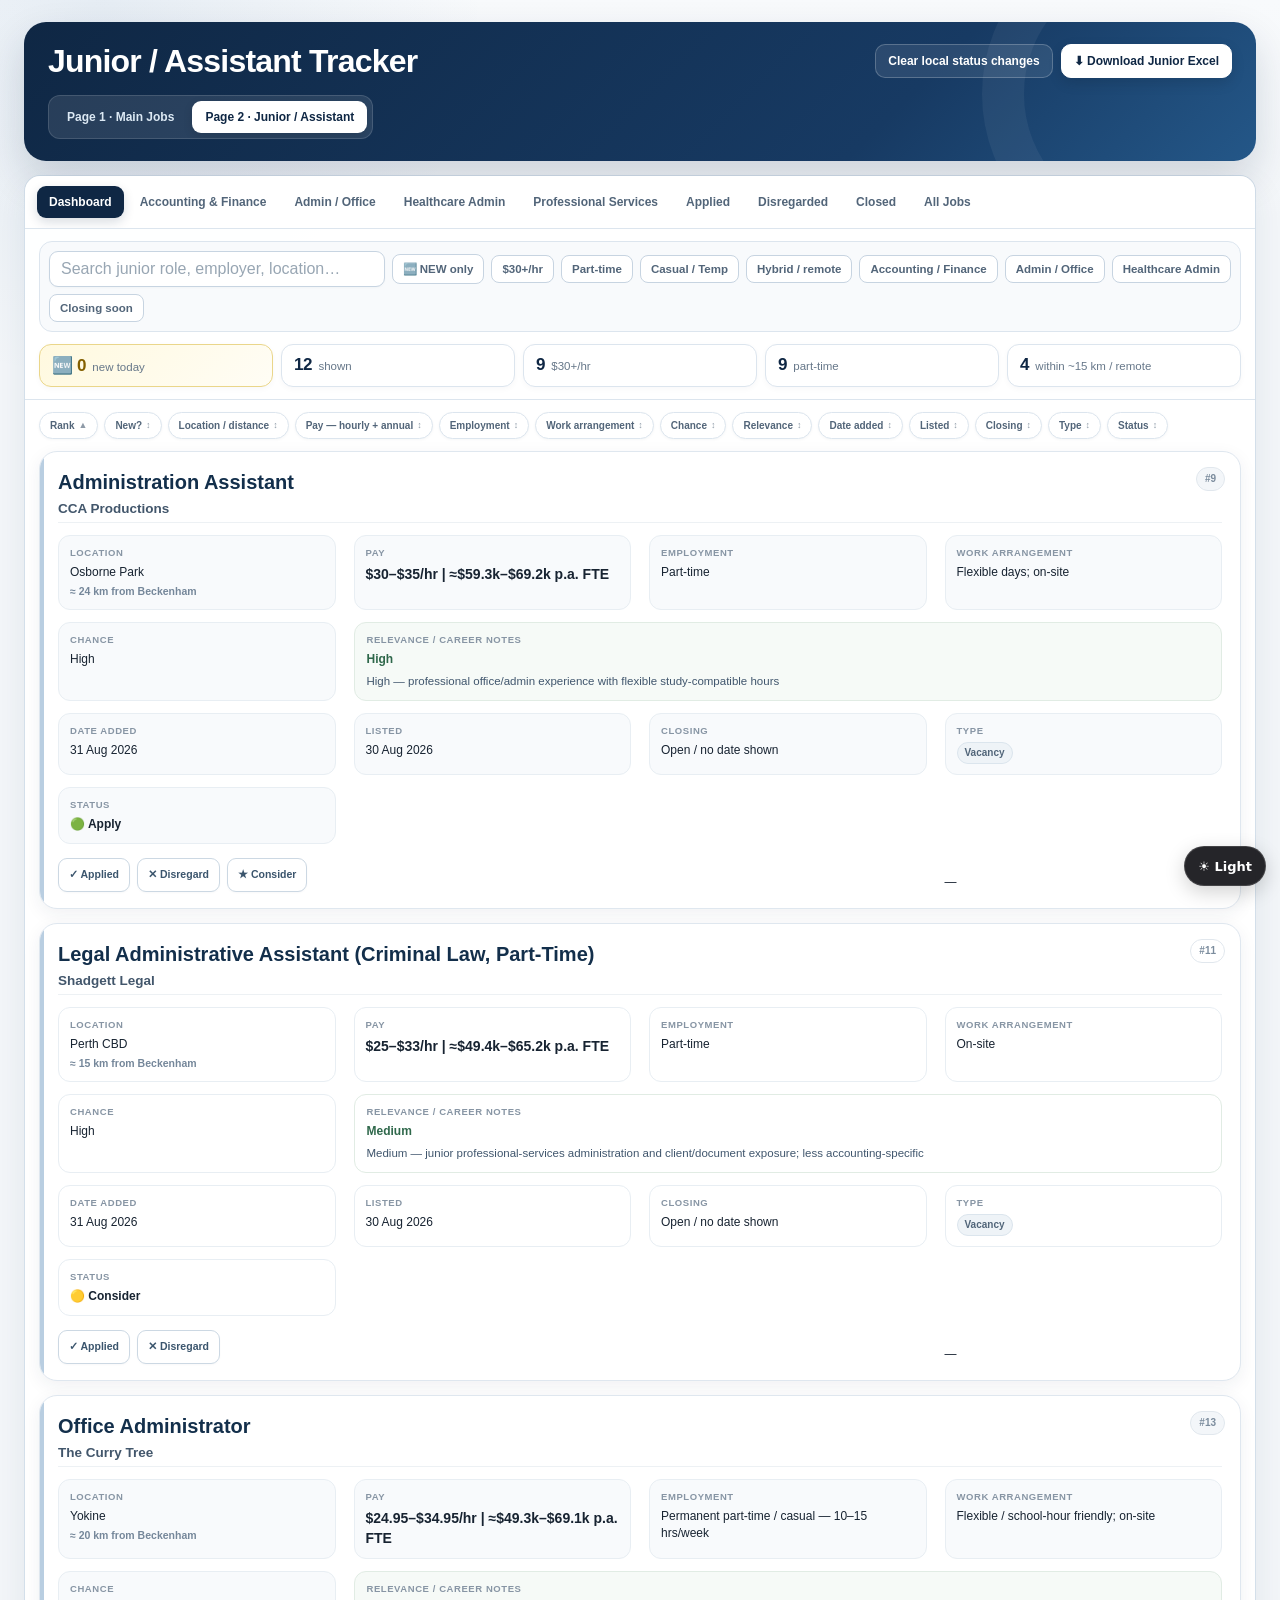
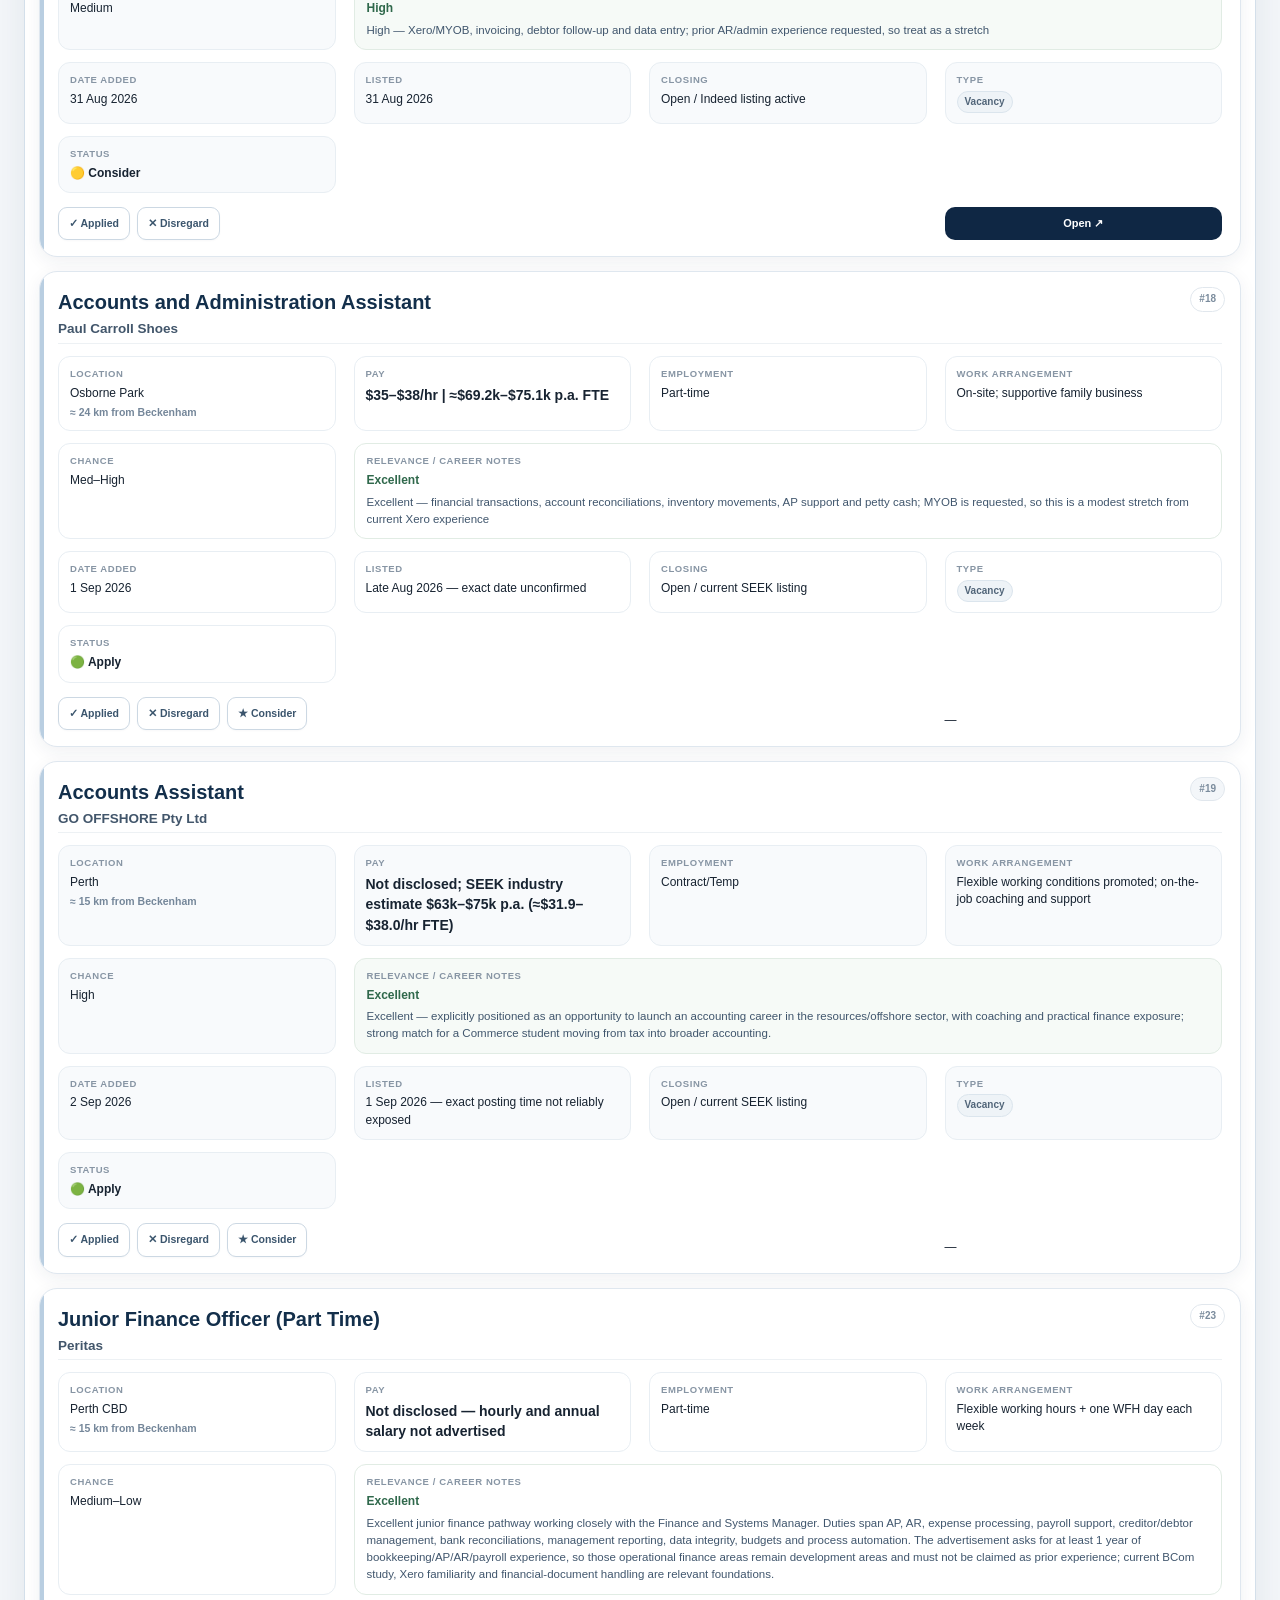
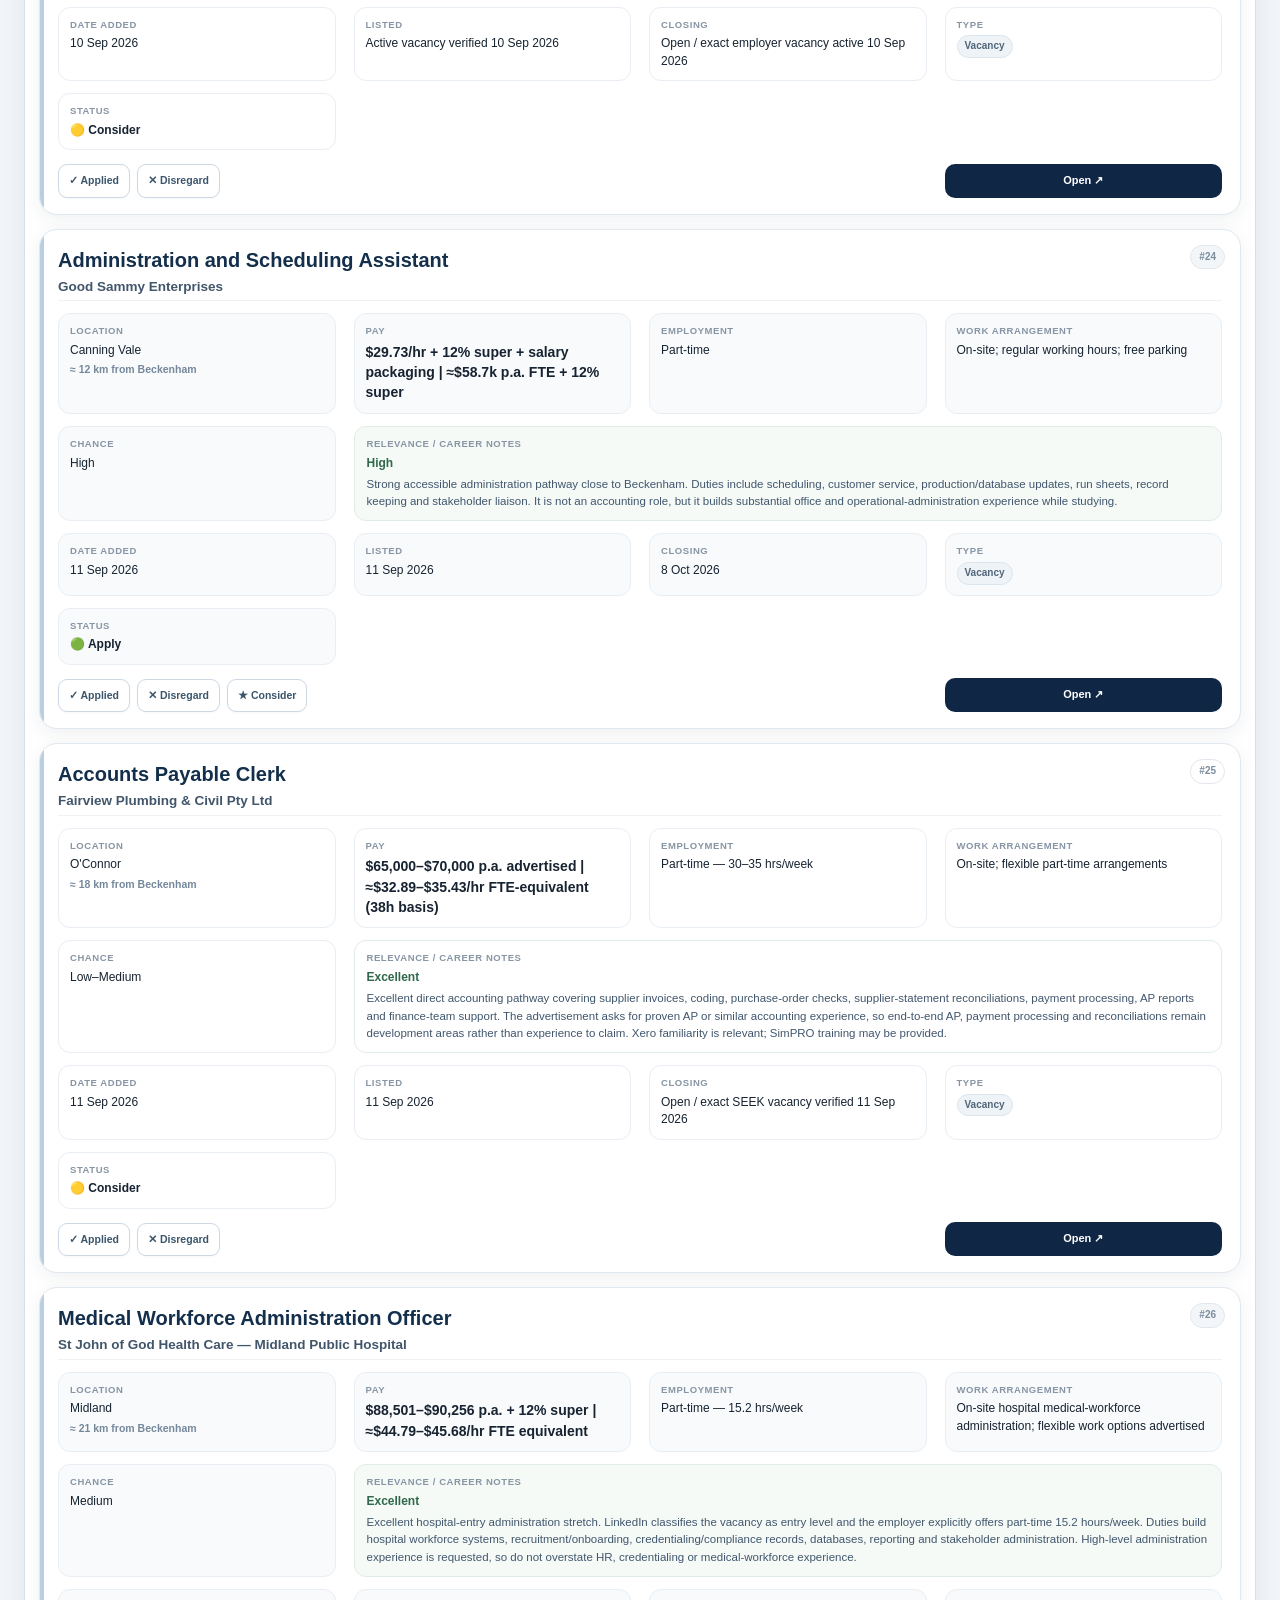
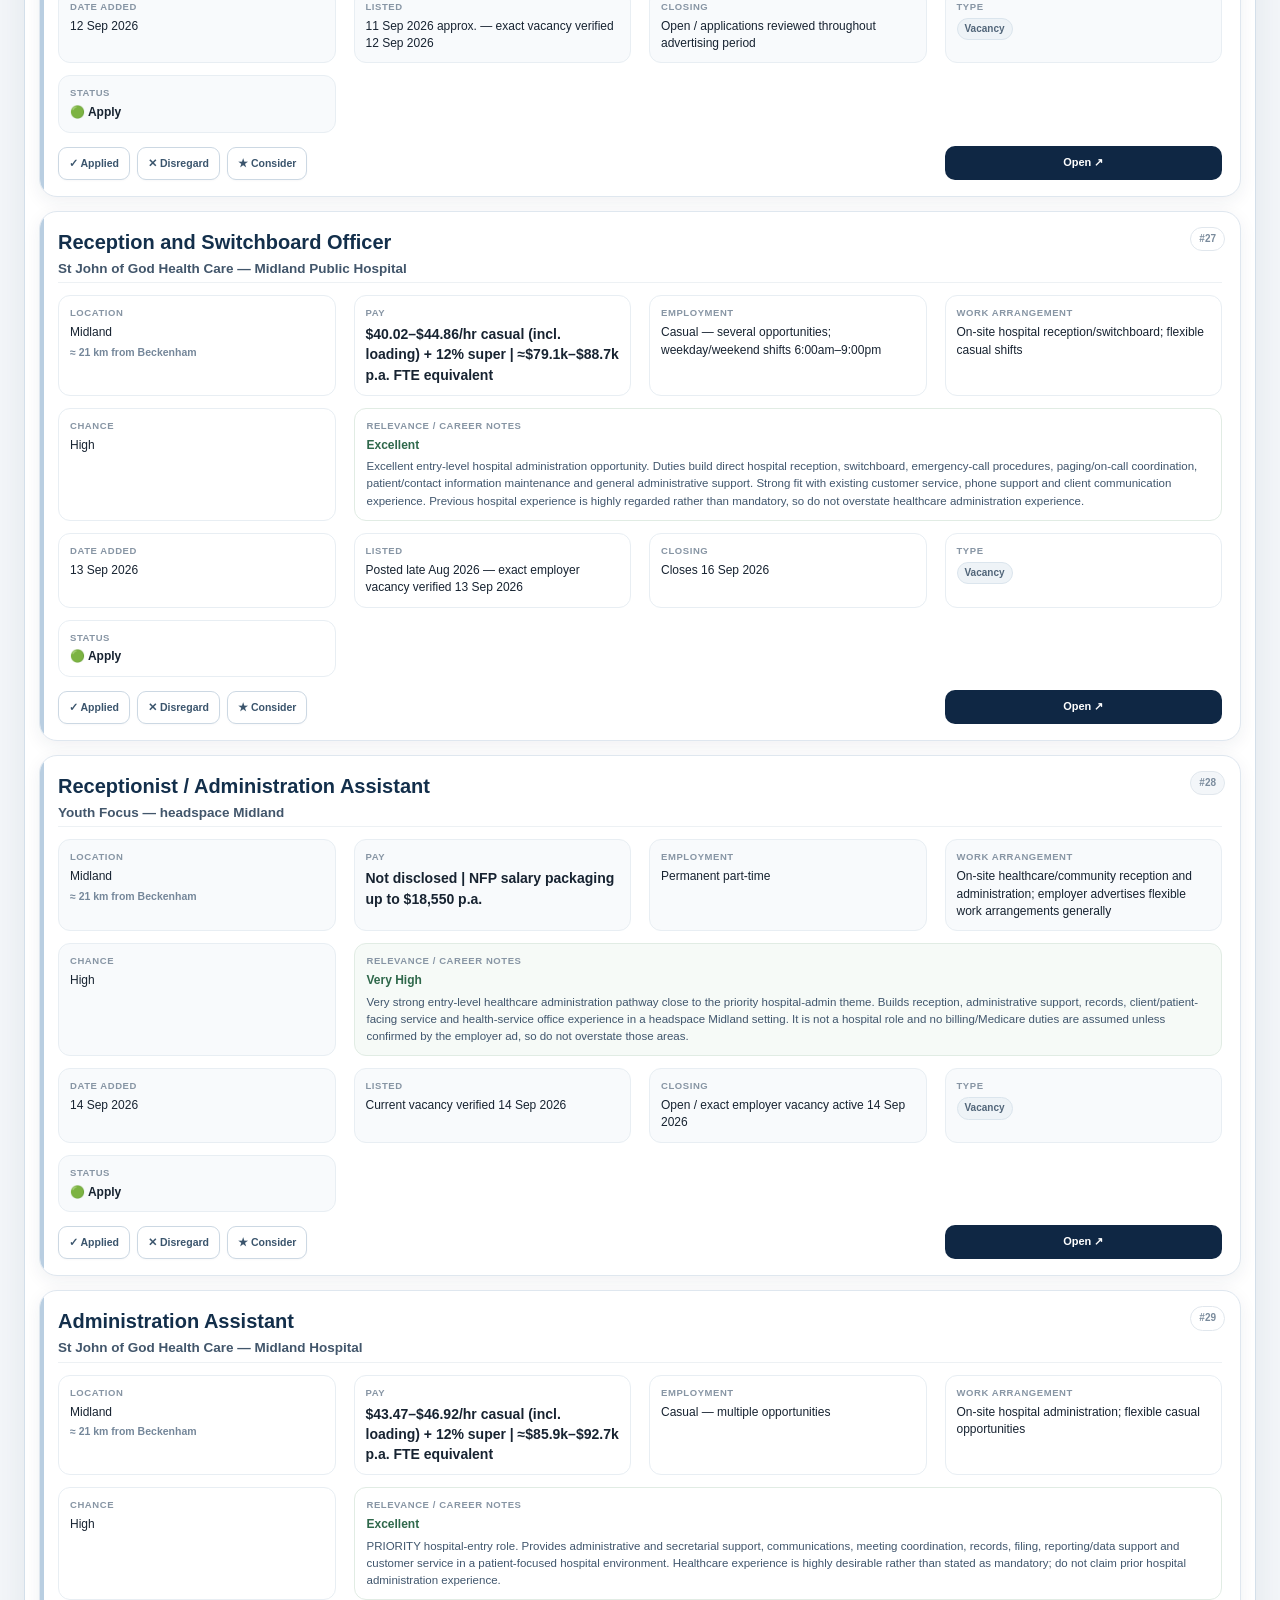
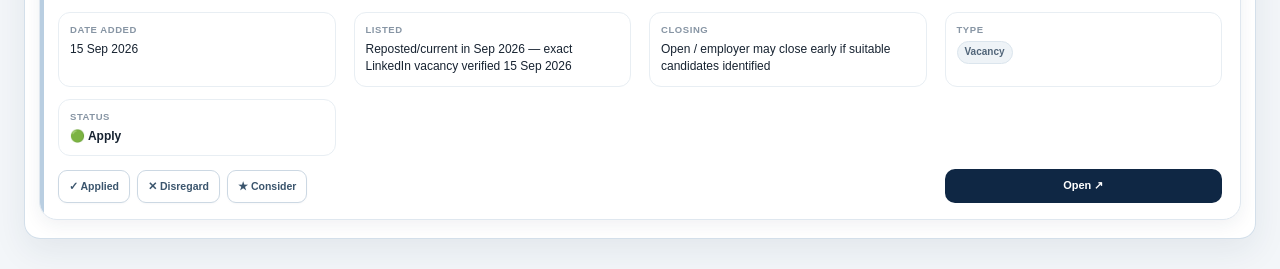
==== junior.html @ c3c1f718 "Load 15 Sep junior tracker updates" ====
<!doctype html>
<html lang="en">
<head>
<meta charset="utf-8">
<meta name="viewport" content="width=device-width,initial-scale=1">
<meta http-equiv="Cache-Control" content="no-cache, no-store, must-revalidate">
<meta http-equiv="Pragma" content="no-cache">
<meta http-equiv="Expires" content="0">
<title>CJ Junior / Assistant Job Tracker</title>
<meta name="description" content="Junior, assistant, trainee and entry-level Perth job tracker targeting roughly $25–$35 per hour.">
<link rel="stylesheet" href="styles.css?v=20260831-mobilecards1">
<link rel="stylesheet" href="cards.css?v=20260904-cardlayout1">
</head>
<body>
<div class="app">
  <header class="hero">
    <div class="topbar">
      <div class="brand">
        <h1>Junior / Assistant Tracker</h1>
        <div class="updated" id="updated" style="display:none">Starting junior tracker…</div>
      </div>
      <div class="actions">
        <button class="btn" onclick="clearLocalStatuses()">Clear local status changes</button>
        <button class="btn download" onclick="downloadExcel()">⬇ Download Junior Excel</button>
      </div>
    </div>
    <nav class="page-switch" aria-label="Tracker pages">
      <a class="page-link" href="index.html">Page 1 · Main Jobs</a>
      <a class="page-link active" href="junior.html">Page 2 · Junior / Assistant</a>
    </nav>
  </header>
  <main class="workspace">
    <div class="tabs" id="tabs"></div>
    <div class="toolbar">
      <div class="controls">
        <input id="search" class="search" placeholder="Search junior role, employer, location…" oninput="render()">
        <button class="filter" data-filter="new" onclick="toggleFilter(this)">🆕 NEW only</button>
        <button class="filter" data-filter="30" onclick="toggleFilter(this)">$30+/hr</button>
        <button class="filter" data-filter="pt" onclick="toggleFilter(this)">Part-time</button>
        <button class="filter" data-filter="temp" onclick="toggleFilter(this)">Casual / Temp</button>
        <button class="filter" data-filter="remote" onclick="toggleFilter(this)">Hybrid / remote</button>
        <button class="filter" data-filter="acct" onclick="toggleFilter(this)">Accounting / Finance</button>
        <button class="filter" data-filter="admin" onclick="toggleFilter(this)">Admin / Office</button>
        <button class="filter" data-filter="health" onclick="toggleFilter(this)">Healthcare Admin</button>
        <button class="filter" data-filter="soon" onclick="toggleFilter(this)">Closing soon</button>
      </div>
    </div>
    <div class="summary" id="summary"></div>
    <div class="tablewrap"><table id="tbl"><tr><td class="empty">Starting junior tracker…</td></tr></table></div>
  </main>
</div>
<script src="junior-data.js?v=20260902-fullaudit2"></script>
<script src="junior-overrides.js?v=20260904-gmailsync1"></script>
<script src="junior-gmail-sync.js?v=20260907-gmailsync2"></script>
<script src="junior-daily-20260910.js?v=20260910-daily1"></script>
<script src="junior-daily-20260912.js?v=20260912-daily1"></script>
<script src="junior-daily-20260913.js?v=20260913-daily1"></script>
<script src="junior-daily-20260914.js?v=20260914-daily1"></script>
<script src="junior-daily-20260915.js?v=20260915-daily1"></script>
<script src="junior-app.js?v=20260902-fullaudit2"></script>
<script src="exact-source-policy.js?v=20260904-exact1"></script>
<script src="dark-mode.js"></script>
</body>
</html>
---- styles.css ----
:root{
  --nav:#0f2744;
  --nav-2:#173a63;
  --blue:#2463a3;
  --blue-2:#eaf2fb;
  --accent:#2f6ea8;
  --line:#dce5ee;
  --line-strong:#c7d4e1;
  --text:#172331;
  --muted:#667789;
  --muted-2:#8a98a6;
  --bg:#f3f6f9;
  --surface:#ffffff;
  --surface-2:#f8fafc;
  --success:#1f7a4d;
  --warning:#9a6b00;
  --shadow:0 12px 34px rgba(25,46,72,.08);
  --shadow-sm:0 4px 14px rgba(25,46,72,.06);
  --radius:16px;
}

*{box-sizing:border-box}
html{scroll-behavior:smooth}
body{
  margin:0;
  font-family:Inter,ui-sans-serif,-apple-system,BlinkMacSystemFont,"Segoe UI",Arial,sans-serif;
  color:var(--text);
  background:
    radial-gradient(circle at 8% 0%, rgba(43,101,160,.09), transparent 24rem),
    linear-gradient(180deg,#f8fafc 0,#f3f6f9 220px,#f3f6f9 100%);
  min-height:100vh;
}
button,input{font:inherit}
button,a{transition:background-color .16s ease,border-color .16s ease,color .16s ease,transform .16s ease,box-shadow .16s ease}
a{color:inherit}

.app{width:min(100%,1800px);margin:0 auto;padding:22px 24px 30px}

.hero{
  background:linear-gradient(135deg,var(--nav) 0%,var(--nav-2) 70%,#245788 100%);
  color:white;
  border-radius:22px;
  padding:22px 24px;
  box-shadow:0 18px 40px rgba(15,39,68,.16);
  margin-bottom:14px;
  position:relative;
  overflow:hidden;
}
.hero:after{content:"";position:absolute;right:-60px;top:-95px;width:250px;height:250px;border-radius:50%;border:42px solid rgba(255,255,255,.05);pointer-events:none}
.topbar{display:flex;gap:20px;align-items:flex-start;justify-content:space-between;flex-wrap:wrap;position:relative;z-index:1}
.brand{min-width:260px;max-width:760px}
.eyebrow{font-size:11px;font-weight:800;letter-spacing:.13em;text-transform:uppercase;color:#bcd2e8;margin-bottom:6px}
.brand h1{font-size:clamp(23px,2.5vw,34px);line-height:1.08;margin:0;color:#fff;letter-spacing:-.025em}
.subtitle{font-size:13px;line-height:1.5;color:#c8d9e9;margin-top:8px;max-width:780px}
.updated{font-size:12px;color:#c4d6e7;margin-top:9px;display:flex;align-items:center;gap:6px}
.updated:before{content:"";display:inline-block;width:7px;height:7px;border-radius:50%;background:#7ad5a7;box-shadow:0 0 0 4px rgba(122,213,167,.12)}
.actions{display:flex;gap:8px;flex-wrap:wrap;align-items:center}

.page-switch{display:flex;gap:5px;padding:5px;width:max-content;max-width:100%;overflow:auto;background:rgba(255,255,255,.1);border:1px solid rgba(255,255,255,.13);border-radius:12px;margin-top:16px;position:relative;z-index:1}
.page-link{text-decoration:none;white-space:nowrap;border-radius:9px;padding:9px 13px;font-size:12px;font-weight:750;color:#dce9f4}
.page-link:hover{background:rgba(255,255,255,.09);color:#fff}
.page-link.active{background:#fff;color:var(--nav);box-shadow:0 3px 10px rgba(0,0,0,.12)}

.btn{border:1px solid rgba(255,255,255,.22);background:rgba(255,255,255,.09);color:white;padding:9px 12px;border-radius:10px;cursor:pointer;font-weight:700;font-size:12px;box-shadow:none}
.btn:hover{background:rgba(255,255,255,.16);border-color:rgba(255,255,255,.35);transform:translateY(-1px)}
.download{background:#fff;color:var(--nav);border-color:#fff;box-shadow:0 5px 14px rgba(0,0,0,.12)}
.download:hover{background:#f2f7fb;border-color:#f2f7fb;color:var(--nav)}

.workspace{background:rgba(255,255,255,.94);border:1px solid rgba(207,220,232,.9);border-radius:var(--radius);box-shadow:var(--shadow);overflow:hidden}
.tabs{display:flex;gap:4px;overflow-x:auto;white-space:nowrap;padding:10px 12px;position:sticky;top:0;background:rgba(255,255,255,.97);backdrop-filter:blur(12px);border-bottom:1px solid var(--line);z-index:8;scrollbar-width:thin}
.tab{border:1px solid transparent;background:transparent;color:#526579;padding:8px 11px;border-radius:9px;cursor:pointer;font-size:12px;font-weight:750}
.tab:hover{background:#f0f5f9;color:var(--nav)}
.tab.active{background:var(--nav);color:white;box-shadow:0 4px 11px rgba(15,39,68,.16)}

.toolbar{padding:12px 14px 0}
.controls{display:flex;gap:7px;align-items:center;flex-wrap:wrap;background:var(--surface-2);border:1px solid var(--line);border-radius:13px;padding:9px;margin:0}
.search{min-width:260px;flex:1 1 320px;max-width:520px;border:1px solid var(--line-strong);background:#fff;color:var(--text);border-radius:9px;padding:8px 11px;outline:none;box-shadow:0 1px 2px rgba(27,48,70,.03)}
.search:focus{border-color:#8ab3d9;box-shadow:0 0 0 3px rgba(47,110,168,.10)}
.search::placeholder{color:#98a6b3}
.filter{border:1px solid var(--line-strong);background:#fff;color:#526579;padding:7px 10px;border-radius:8px;cursor:pointer;font-size:11.5px;font-weight:700;white-space:nowrap}
.filter:hover{border-color:#9eb8cf;color:var(--nav);background:#fafdff}
.filter.on{background:var(--blue-2);border-color:#9dc1e2;color:#164f82;box-shadow:inset 0 0 0 1px rgba(36,99,163,.06)}

.hint{font-size:11.5px;color:var(--muted);margin:8px 4px 0;line-height:1.45}
.summary{display:grid;grid-template-columns:repeat(5,minmax(120px,1fr));gap:8px;padding:12px 14px}
.kpi{background:#fff;border:1px solid var(--line);border-radius:12px;padding:10px 12px;font-size:11.5px;color:var(--muted);box-shadow:0 2px 6px rgba(24,45,68,.03)}
.kpi b{font-size:17px;color:var(--nav);margin-right:3px;letter-spacing:-.02em}
.newcount{background:linear-gradient(135deg,#fff9df,#fffdf5);border-color:#ead68a}
.newcount b{color:#846000}

.tablewrap{overflow:auto;background:white;border-top:1px solid var(--line);max-height:68vh;scrollbar-color:#b9c7d4 transparent;scrollbar-width:thin}
table{border-collapse:separate;border-spacing:0;width:max-content;min-width:100%;font-size:12px}
th{position:sticky;top:0;background:#edf3f8;color:#36506a;padding:9px 10px;border-right:1px solid #dbe4ec;border-bottom:1px solid #ccd9e4;text-align:left;z-index:3;white-space:nowrap;font-size:10.5px;letter-spacing:.045em;text-transform:uppercase;font-weight:800}
th.sortable{cursor:pointer;user-select:none}
th.sortable:hover{background:#e3edf5;color:var(--nav)}
th .arrow{font-size:9px;margin-left:4px;opacity:.65}
td{padding:9px 10px;border-bottom:1px solid #edf1f4;border-right:1px solid #f0f3f6;vertical-align:top;max-width:330px;line-height:1.38;background:#fff}
tbody tr:nth-child(even) td{background:#fbfcfd}
tbody tr:hover td{background:#f2f7fb}
.role{font-weight:780;min-width:230px;color:#183a59;font-size:12.5px}
.employer{min-width:190px;font-weight:650;color:#31495f}
.distance{white-space:nowrap;font-weight:650;font-size:10.5px;color:#75879a;margin-top:3px}
.annual{font-size:10.5px;color:#63778b;margin-top:4px;white-space:nowrap}
.newpill{display:inline-flex;align-items:center;background:#fff4bd;border:1px solid #e6ca62;color:#795a00;border-radius:999px;padding:3px 7px;font-size:9.5px;font-weight:850;white-space:nowrap}
.status{font-weight:750;white-space:nowrap}
.rowactions{display:flex;gap:4px;flex-wrap:wrap;min-width:205px}
.rowbtn{border:1px solid #ccd8e3;background:#fff;color:#3b556d;padding:5px 7px;border-radius:7px;cursor:pointer;font-size:10.5px;font-weight:700;box-shadow:0 1px 2px rgba(24,45,68,.03)}
.rowbtn:hover{background:#eaf2f8;border-color:#9cb8d0;color:#173d61;transform:translateY(-1px)}
.link{display:inline-flex;align-items:center;color:#1765a5;text-decoration:none;font-weight:750;white-space:nowrap}
.link:hover{text-decoration:underline;color:#0e4c80}
.badge{display:inline-block;padding:3px 7px;border-radius:999px;background:#eef3f7;border:1px solid #dbe5ed;color:#516579;font-size:9.5px;font-weight:750;white-space:nowrap}
.empty,.error{padding:44px;text-align:center;color:#718294;background:#fff!important}
.error{color:#8b1e1e}

.criteria-note{display:flex;align-items:center;gap:8px;flex-wrap:wrap;margin-top:12px;color:#d6e4f1;font-size:11px;position:relative;z-index:1}
.criteria-chip{padding:4px 8px;border:1px solid rgba(255,255,255,.16);background:rgba(255,255,255,.07);border-radius:999px;white-space:nowrap}

@media(max-width:1000px){.summary{grid-template-columns:repeat(3,minmax(110px,1fr))}}

@media(max-width:700px){
  .app{padding:8px}
  body{background:#f3f6f9}
  .hero{padding:15px 14px;border-radius:16px;margin-bottom:9px;box-shadow:0 8px 24px rgba(15,39,68,.13)}
  .hero:after{display:none}
  .brand{min-width:0;width:100%}
  .eyebrow{font-size:9px;margin-bottom:4px}
  .brand h1{font-size:21px}
  .subtitle{font-size:11.5px;line-height:1.4;margin-top:6px}
  .updated{font-size:10.5px;margin-top:8px}
  .actions{width:100%;gap:6px}
  .actions .btn{flex:1 1 auto;text-align:center;padding:8px 9px;font-size:10.5px}
  .page-switch{width:100%;margin-top:12px}
  .page-link{flex:1 0 auto;text-align:center;padding:8px 10px;font-size:10.5px}
  .criteria-note{gap:5px;margin-top:9px;overflow-x:auto;flex-wrap:nowrap;padding-bottom:2px}
  .criteria-chip{font-size:9.5px;padding:4px 7px}

  .workspace{border-radius:14px;background:transparent;border:0;box-shadow:none;overflow:visible}
  .tabs{position:sticky;top:0;border:1px solid var(--line);border-radius:12px;padding:7px;background:rgba(255,255,255,.97);box-shadow:0 4px 14px rgba(25,46,72,.06);margin-bottom:8px}
  .tab{font-size:10.5px;padding:7px 9px}
  .toolbar{padding:0}
  .controls{padding:8px;border-radius:12px;background:#fff;box-shadow:var(--shadow-sm)}
  .search{min-width:100%;max-width:none;font-size:12px;padding:9px 10px}
  .filter{font-size:10px;padding:6px 8px}
  .hint{font-size:10px;margin:7px 5px 0}
  .summary{grid-template-columns:repeat(2,minmax(0,1fr));padding:9px 0;gap:6px}
  .kpi{padding:8px 9px;font-size:10px;border-radius:10px}
  .kpi b{font-size:15px}

  /* Mobile: keep sort controls, turn each data row into a job card. */
  .tablewrap{overflow:visible;max-height:none;border:0;background:transparent;padding:0 0 14px}
  table{display:block;width:100%;min-width:0;font-size:12px}
  thead{display:block;overflow-x:auto;padding:0 0 7px;scrollbar-width:none;-webkit-overflow-scrolling:touch}
  thead::-webkit-scrollbar{display:none}
  thead tr{display:flex;gap:6px;width:max-content;padding:0 1px}
  th{position:static;display:none;border:1px solid var(--line);background:#fff;color:#516579;border-radius:999px;padding:6px 9px;font-size:9.5px;text-transform:none;letter-spacing:0;box-shadow:0 1px 3px rgba(24,45,68,.03)}
  th.sortable{display:block}
  th.sortable:hover{background:#eef5fb}

  tbody{display:grid;gap:12px}
  tbody tr{display:flex;flex-direction:column;position:relative;background:#fff;border:1px solid #dfe7ef;border-radius:18px;padding:15px 15px 14px;box-shadow:0 5px 18px rgba(25,46,72,.065);overflow:hidden}
  tbody tr:after{content:"";position:absolute;left:0;top:0;bottom:0;width:3px;background:#b9cee1}
  tbody tr:hover{box-shadow:0 8px 24px rgba(25,46,72,.10)}
  tbody tr:nth-child(even) td,tbody tr:hover td{background:transparent}
  td{display:block;width:100%;max-width:none;border:0;background:transparent!important;padding:0;line-height:1.4}

  /* Card order */
  td:nth-child(1){order:0;position:absolute;right:13px;top:13px;width:auto;color:#7b8c9d;font-size:9.5px;font-weight:800;background:#f3f6f9!important;border:1px solid #e1e7ed;border-radius:999px;padding:3px 7px}
  td:nth-child(1)::before{content:"#"}
  td:nth-child(2){display:none;order:0;margin-bottom:7px}
  td:nth-child(2):has(.newpill){display:block}
  td:nth-child(3){order:1;padding-right:54px;font-size:17px;line-height:1.22;color:#132f4b;font-weight:800;margin-bottom:4px}
  td:nth-child(4){order:2;font-size:13px;font-weight:650;color:#42566b;margin-bottom:10px}
  td:nth-child(5){order:3;font-size:12px;color:#283d52;margin-bottom:4px}
  td:nth-child(5) .distance{font-size:10.5px;color:#7a8a9b;margin-top:2px}
  td:nth-child(6){order:4;font-size:15px;color:#15283c;margin:7px 0 10px;line-height:1.35}
  td:nth-child(6) b{font-weight:800}
  td:nth-child(6) .annual{white-space:normal;font-size:10.5px;margin-top:2px;color:#6b7e90}

  /* Key details presented like compact listing bullets. */
  td:nth-child(7),td:nth-child(8){order:5;display:grid;grid-template-columns:12px 1fr;gap:6px;font-size:11.5px;color:#40566d;padding:3px 0}
  td:nth-child(7)::before,td:nth-child(8)::before{content:"•";font-weight:900;color:#6c87a2}
  td:nth-child(8){order:6}

  td:nth-child(9),td:nth-child(10),td:nth-child(14),td:nth-child(15){display:flex;align-items:center;gap:6px;width:max-content;max-width:100%;border-radius:999px;padding:5px 8px!important;font-size:10px;margin-top:7px}
  td:nth-child(9){order:7;background:#edf5fb!important;color:#315b80;font-weight:700}
  td:nth-child(9)::before{content:"Chance:";font-weight:500;color:#71879a}
  td:nth-child(10){order:8;background:#eef7f1!important;color:#2f684b}
  td:nth-child(10)::before{content:"Fit:";font-weight:600;color:#668673}
  td:nth-child(10) div{display:none}

  td:nth-child(11),td:nth-child(12),td:nth-child(13){order:9;display:grid;grid-template-columns:78px 1fr;gap:8px;border-top:1px solid #eef2f5;padding-top:6px!important;margin-top:6px;font-size:10.5px;color:#53687c}
  td:nth-child(11)::before{content:"Added";font-weight:750;color:#8a98a6}
  td:nth-child(12){order:10}
  td:nth-child(12)::before{content:"Listed";font-weight:750;color:#8a98a6}
  td:nth-child(13){order:11}
  td:nth-child(13)::before{content:"Closing";font-weight:750;color:#8a98a6}

  td:nth-child(14){order:12;background:#f2f5f8!important;color:#526579}
  td:nth-child(14)::before{content:"Type:";font-weight:500;color:#8a98a6}
  td:nth-child(14) .badge{padding:0;border:0;background:transparent;font-size:10px;color:inherit}
  td:nth-child(15){order:13;background:#f6f8fa!important;color:#344d64;font-weight:750}
  td:nth-child(15)::before{content:"Status:";font-weight:500;color:#8a98a6}

  td:nth-child(16){order:14;margin-top:12px;padding-top:11px!important;border-top:1px solid #e9eef3}
  .rowactions{display:grid;grid-template-columns:repeat(2,minmax(0,1fr));gap:7px;min-width:0}
  .rowbtn{width:100%;padding:8px 7px;border-radius:9px;font-size:10.5px;background:#f9fbfc}
  td:nth-child(17){order:15;margin-top:7px}
  td:nth-child(17) .link{display:flex;justify-content:center;width:100%;padding:9px 11px;border-radius:10px;background:var(--nav);color:#fff;text-decoration:none;font-size:11px}
  td:nth-child(17) .link:hover{background:var(--nav-2);text-decoration:none}

  .newpill{font-size:9.5px;padding:3px 7px}
  .empty,.error{display:block!important;position:static!important;width:100%!important;padding:26px 14px!important;border-radius:14px!important;text-align:center}
}
---- cards.css ----
/* Card-first tracker layout: preserve sorting/filtering while removing horizontal table scrolling. */
.tablewrap{
  overflow:visible!important;
  max-height:none!important;
  background:transparent!important;
  border-top:1px solid var(--line);
  padding:12px 14px 18px;
}

table{
  display:block!important;
  width:100%!important;
  min-width:0!important;
  font-size:12px;
}

thead{
  display:block!important;
  padding:0 0 12px;
  overflow:visible!important;
}

thead tr{
  display:flex!important;
  flex-wrap:wrap!important;
  gap:6px!important;
  width:100%!important;
  padding:0!important;
}

th{
  position:static!important;
  display:none!important;
  width:auto!important;
  border:1px solid var(--line)!important;
  border-radius:999px!important;
  background:#fff!important;
  color:#526579!important;
  padding:7px 10px!important;
  font-size:10px!important;
  text-transform:none!important;
  letter-spacing:0!important;
  box-shadow:0 1px 3px rgba(24,45,68,.04);
}

th.sortable{
  display:inline-flex!important;
  align-items:center;
  cursor:pointer;
}

th.sortable:hover{
  background:#eef5fb!important;
  color:var(--nav)!important;
}

tbody{
  display:grid!important;
  grid-template-columns:1fr;
  gap:14px;
}

tbody tr{
  display:grid!important;
  grid-template-columns:repeat(4,minmax(0,1fr));
  gap:12px 18px;
  position:relative;
  background:#fff;
  border:1px solid #dfe7ef;
  border-radius:18px;
  padding:18px 18px 16px;
  box-shadow:0 5px 18px rgba(25,46,72,.065);
  overflow:hidden;
}

tbody tr:after{
  content:"";
  position:absolute;
  left:0;
  top:0;
  bottom:0;
  width:4px;
  background:#b9cee1;
}

tbody tr:hover{
  box-shadow:0 8px 24px rgba(25,46,72,.10);
}

tbody tr:nth-child(even) td,
tbody tr:hover td{
  background:transparent!important;
}

td{
  display:block!important;
  width:auto!important;
  min-width:0!important;
  max-width:none!important;
  border:0!important;
  background:transparent!important;
  padding:0!important;
  line-height:1.45;
  color:var(--text);
}

.role,.employer{min-width:0!important}

/* Rank */
td:nth-child(1){
  position:absolute!important;
  right:15px!important;
  top:15px!important;
  width:auto!important;
  color:#7b8c9d!important;
  font-size:10px!important;
  font-weight:800!important;
  background:#f3f6f9!important;
  border:1px solid #e1e7ed!important;
  border-radius:999px!important;
  padding:4px 8px!important;
  z-index:2;
}
td:nth-child(1)::before{content:"#"}

/* New pill */
td:nth-child(2){
  grid-column:1/-1;
  margin-bottom:-3px;
  min-height:0;
}
td:nth-child(2):not(:has(.newpill)){display:none!important}

/* Title + employer */
td:nth-child(3){
  grid-column:1/-1;
  padding-right:70px!important;
  font-size:20px!important;
  line-height:1.2!important;
  color:#132f4b!important;
  font-weight:820!important;
  margin-bottom:-7px;
}

td:nth-child(4){
  grid-column:1/-1;
  font-size:13.5px!important;
  font-weight:700!important;
  color:#42566b!important;
  padding-bottom:4px!important;
  border-bottom:1px solid #edf1f4!important;
}

/* Detail labels */
td:nth-child(5)::before{content:"Location"}
td:nth-child(6)::before{content:"Pay"}
td:nth-child(7)::before{content:"Employment"}
td:nth-child(8)::before{content:"Work arrangement"}
td:nth-child(9)::before{content:"Chance"}
td:nth-child(10)::before{content:"Relevance / career notes"}
td:nth-child(11)::before{content:"Date added"}
td:nth-child(12)::before{content:"Listed"}
td:nth-child(13)::before{content:"Closing"}
td:nth-child(14)::before{content:"Type"}
td:nth-child(15)::before{content:"Status"}

td:nth-child(n+5):nth-child(-n+15)::before{
  display:block;
  margin-bottom:4px;
  color:#8795a4;
  font-size:9.5px;
  font-weight:850;
  letter-spacing:.06em;
  text-transform:uppercase;
}

td:nth-child(5),td:nth-child(6),td:nth-child(7),td:nth-child(8),
td:nth-child(9),td:nth-child(11),td:nth-child(12),td:nth-child(13),
td:nth-child(14),td:nth-child(15){
  background:#f8fafc!important;
  border:1px solid #e8eef3!important;
  border-radius:12px!important;
  padding:10px 11px!important;
}

td:nth-child(6){font-size:14px}
td:nth-child(6) .annual{white-space:normal!important}

td:nth-child(10){
  grid-column:2/-1;
  background:#f6faf7!important;
  border:1px solid #e1ece4!important;
  border-radius:12px!important;
  padding:10px 12px!important;
}

td:nth-child(10) b{
  display:inline-block;
  margin-bottom:4px;
  color:#2f684b;
}

td:nth-child(10) div{
  display:block!important;
  color:#40566d;
  font-size:11.5px;
  line-height:1.5;
}

.distance{
  white-space:normal!important;
  margin-top:3px!important;
}

.badge{font-size:10px!important}
.status{white-space:normal!important}

/* Actions + source */
td:nth-child(16){
  grid-column:1/4;
  padding-top:2px!important;
}

td:nth-child(17){
  grid-column:4;
  align-self:end;
}

.rowactions{
  display:flex!important;
  flex-wrap:wrap!important;
  gap:7px!important;
  min-width:0!important;
}

.rowbtn{
  width:auto!important;
  padding:8px 10px!important;
  border-radius:9px!important;
  font-size:10.5px!important;
}

td:nth-child(17) .link{
  display:flex!important;
  justify-content:center;
  width:100%;
  padding:9px 11px;
  border-radius:10px;
  background:var(--nav);
  color:#fff;
  text-decoration:none;
  font-size:11px;
}

td:nth-child(17) .link:hover{
  background:var(--nav-2);
  text-decoration:none;
}

.empty,.error{
  display:block!important;
  position:static!important;
  width:100%!important;
  padding:28px 14px!important;
  border-radius:14px!important;
  text-align:center;
}

@media(max-width:900px){
  tbody tr{grid-template-columns:repeat(2,minmax(0,1fr))}
  td:nth-child(10){grid-column:1/-1}
  td:nth-child(16){grid-column:1}
  td:nth-child(17){grid-column:2}
}

@media(max-width:700px){
  .tablewrap{padding:0 0 14px!important;border-top:0}
  thead{padding:0 0 9px}
  thead tr{gap:5px!important}
  th.sortable{padding:6px 8px!important;font-size:9.5px!important}
  tbody{gap:12px!important}
  tbody tr{
    grid-template-columns:1fr!important;
    gap:9px!important;
    padding:15px 15px 14px!important;
  }
  td:nth-child(2),td:nth-child(3),td:nth-child(4),td:nth-child(5),td:nth-child(6),td:nth-child(7),td:nth-child(8),td:nth-child(9),td:nth-child(10),td:nth-child(11),td:nth-child(12),td:nth-child(13),td:nth-child(14),td:nth-child(15),td:nth-child(16),td:nth-child(17){grid-column:1/-1!important}
  td:nth-child(3){font-size:17px!important;padding-right:55px!important}
  td:nth-child(4){font-size:12.5px!important}
  td:nth-child(16){margin-top:3px}
  td:nth-child(17){margin-top:-2px}
  .rowactions{display:grid!important;grid-template-columns:repeat(2,minmax(0,1fr))!important}
  .rowbtn{width:100%!important}
}
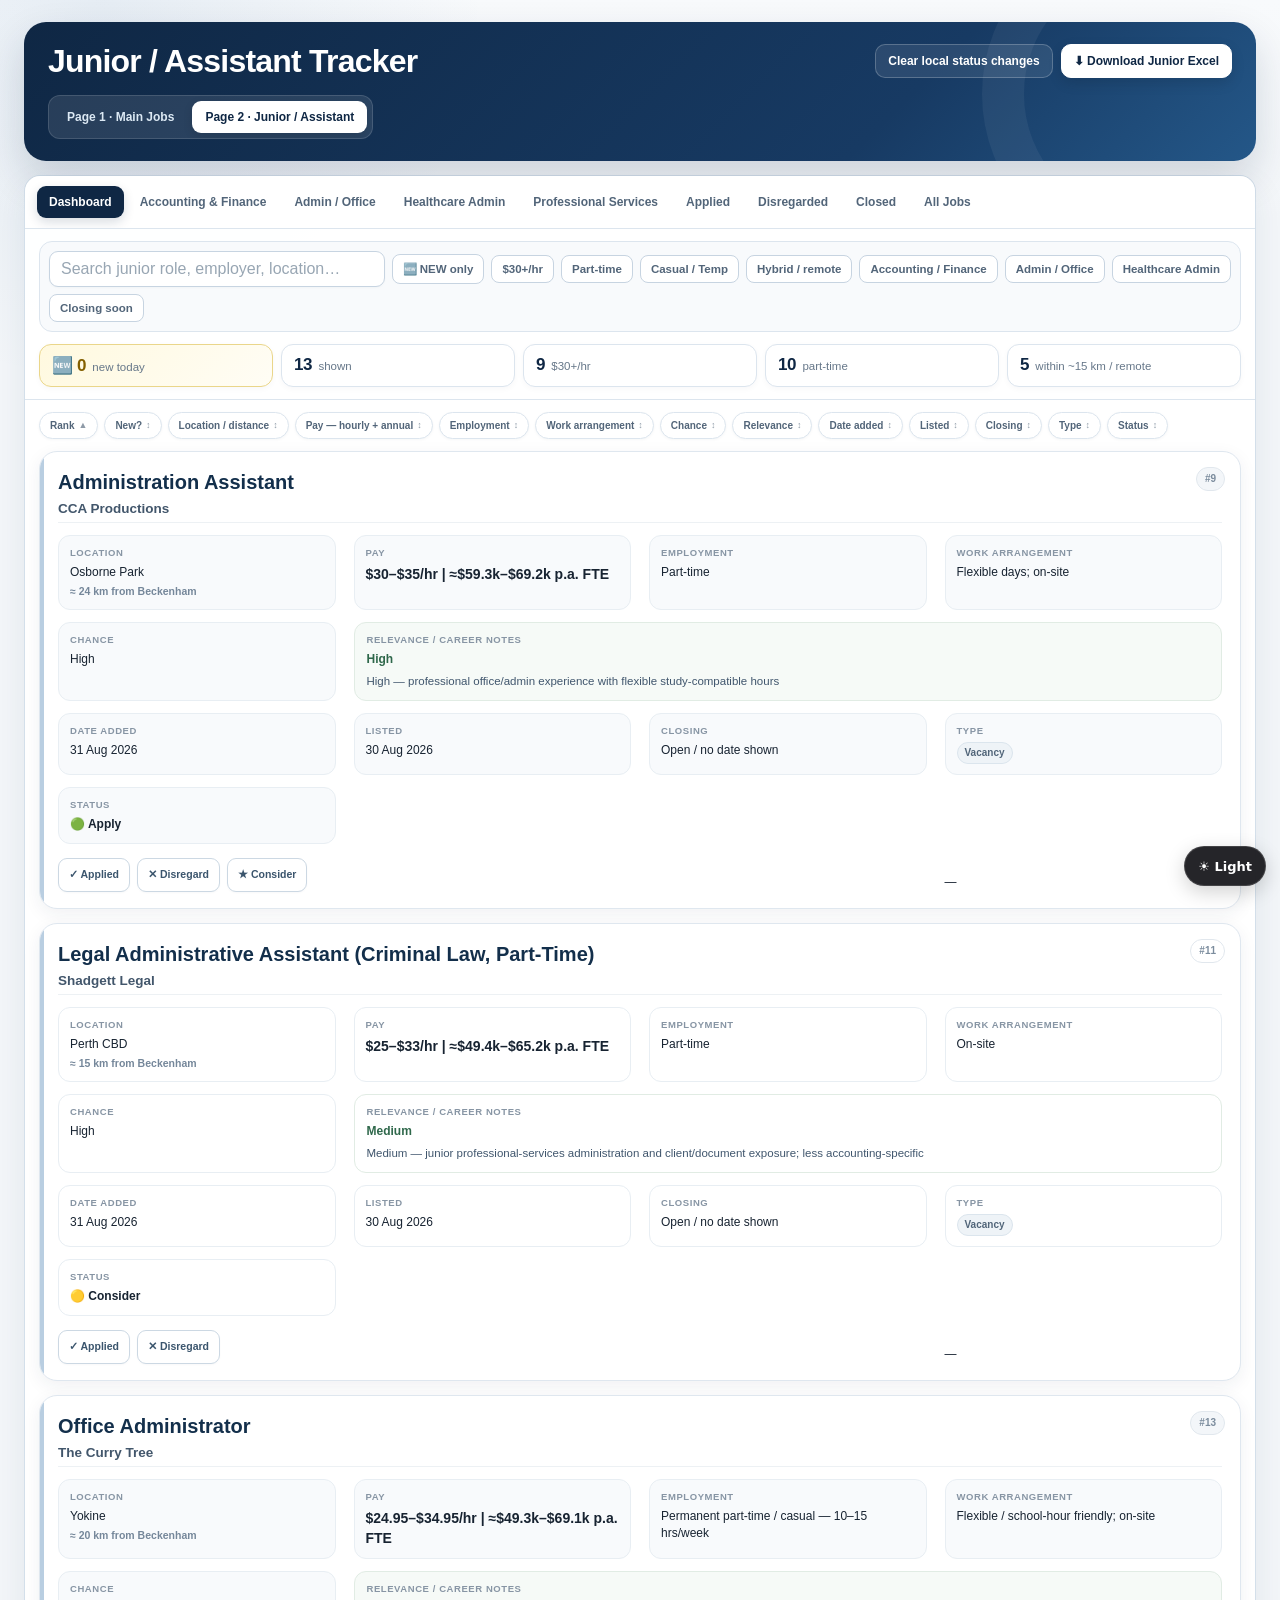
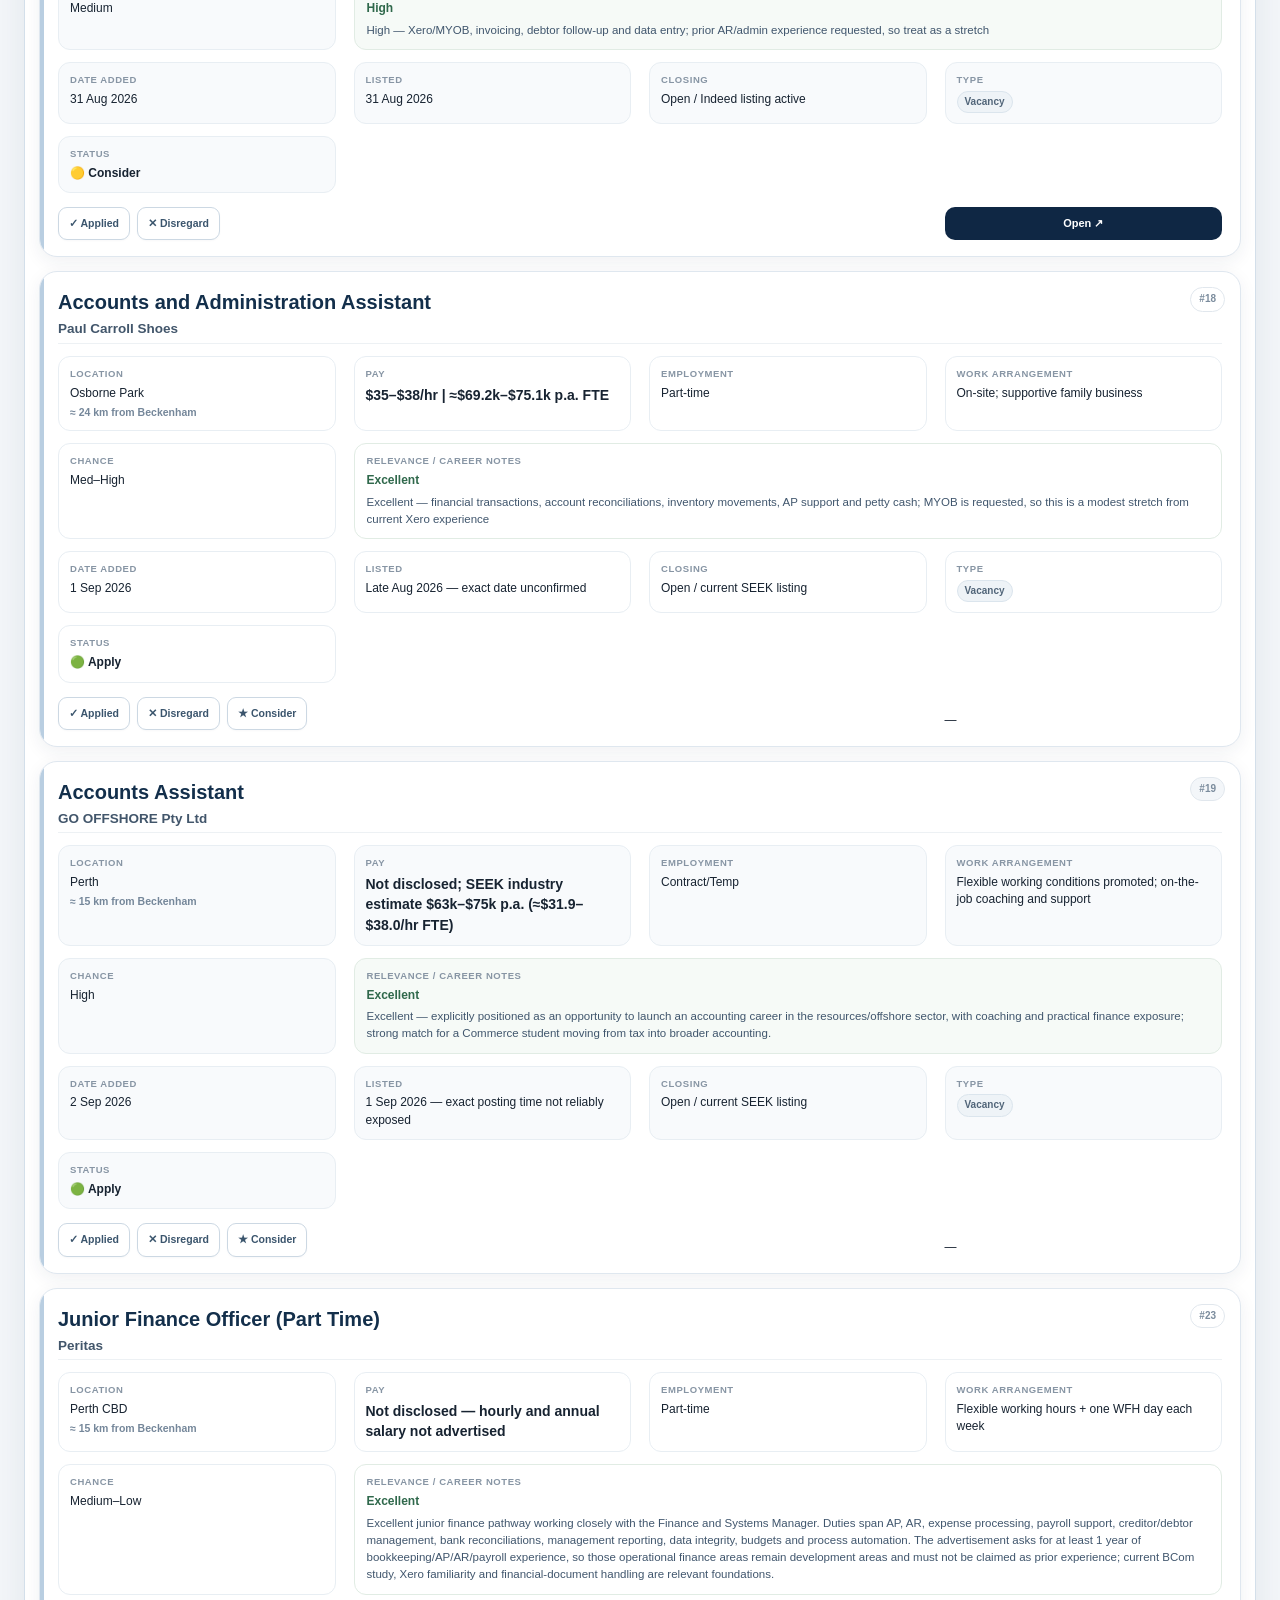
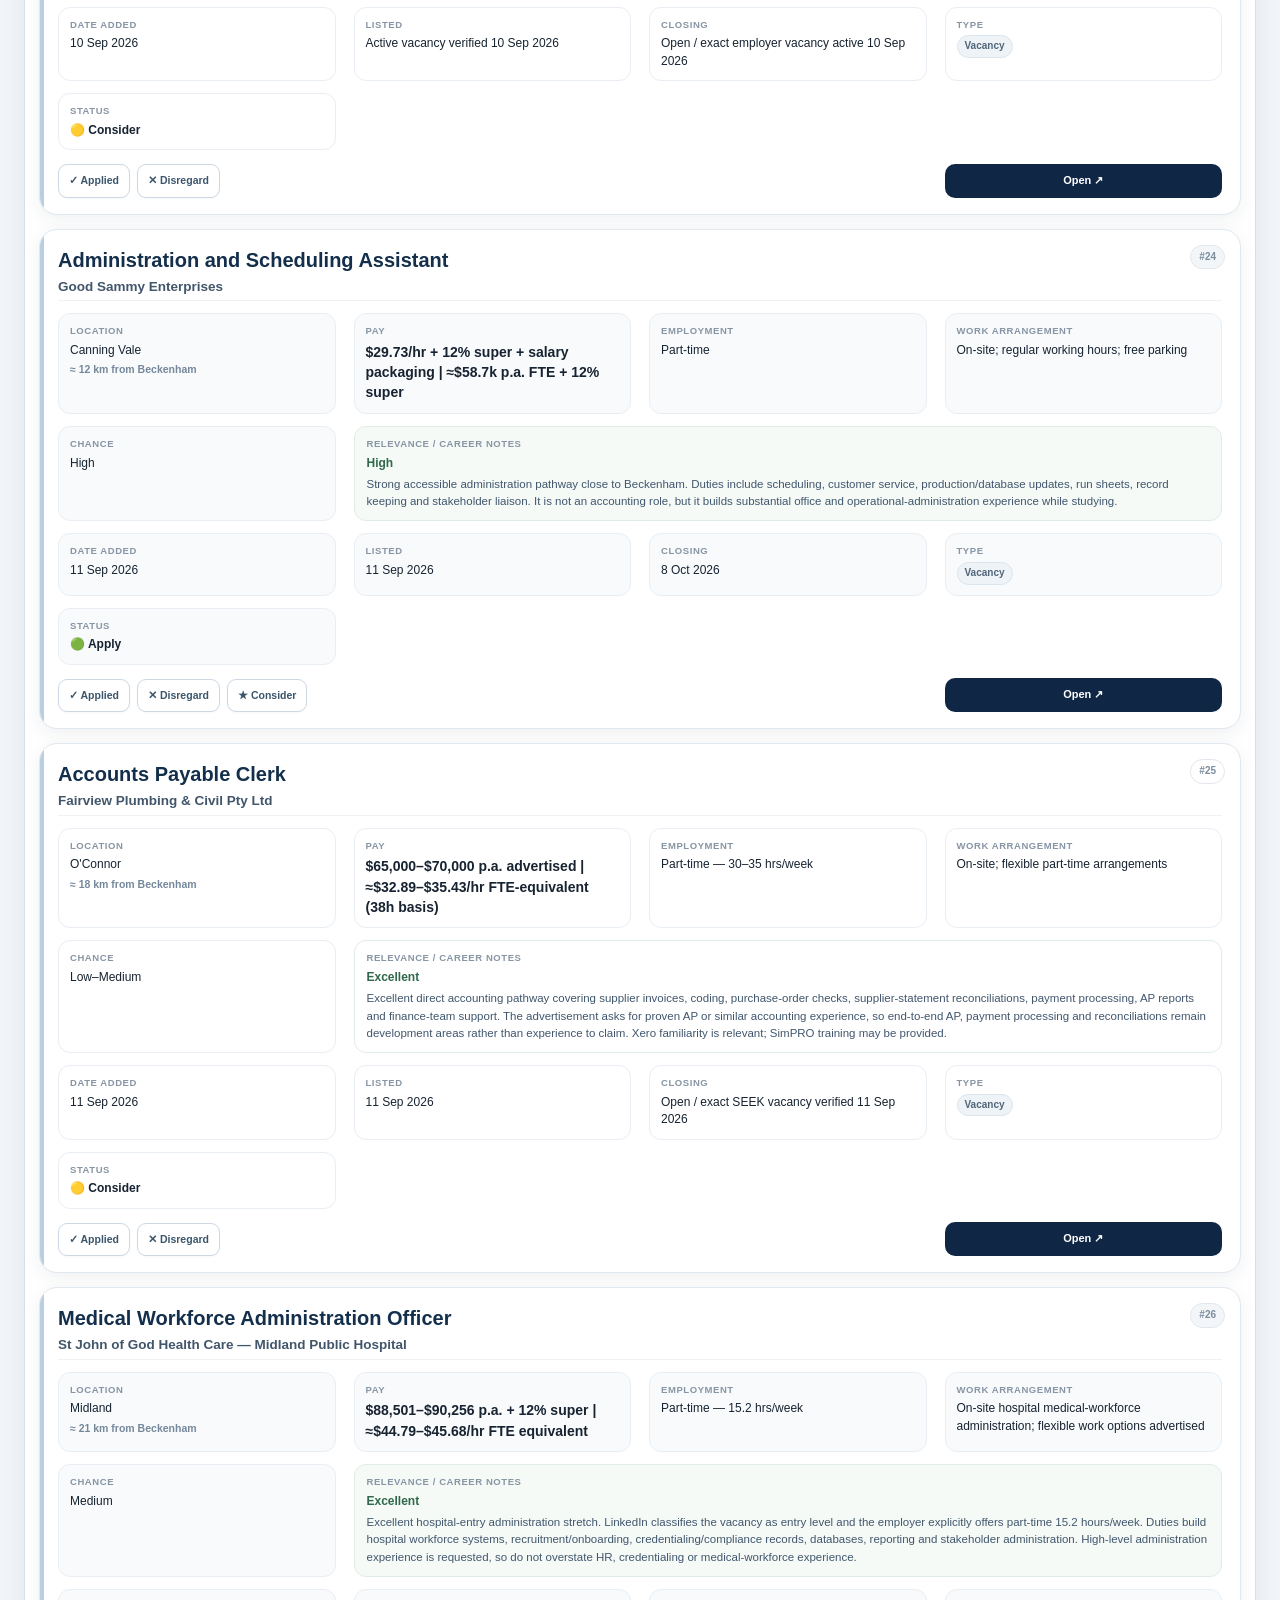
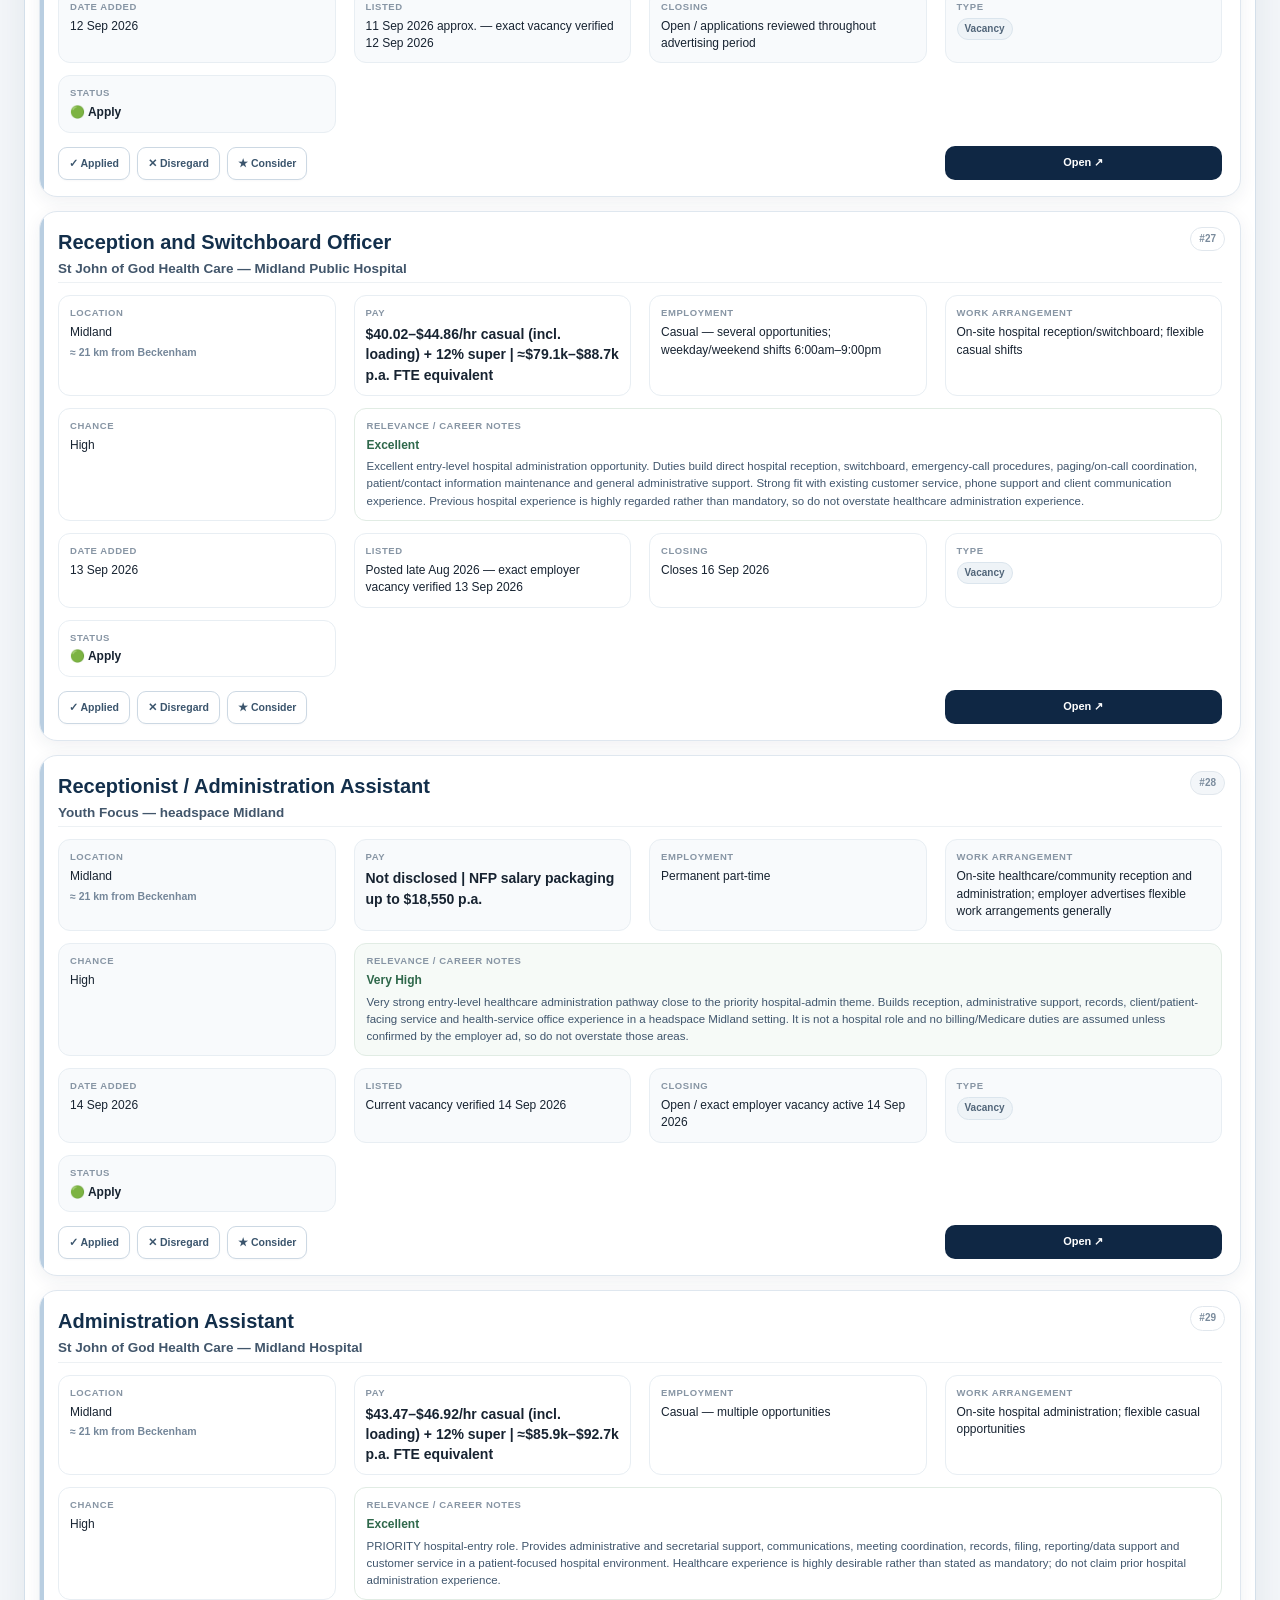
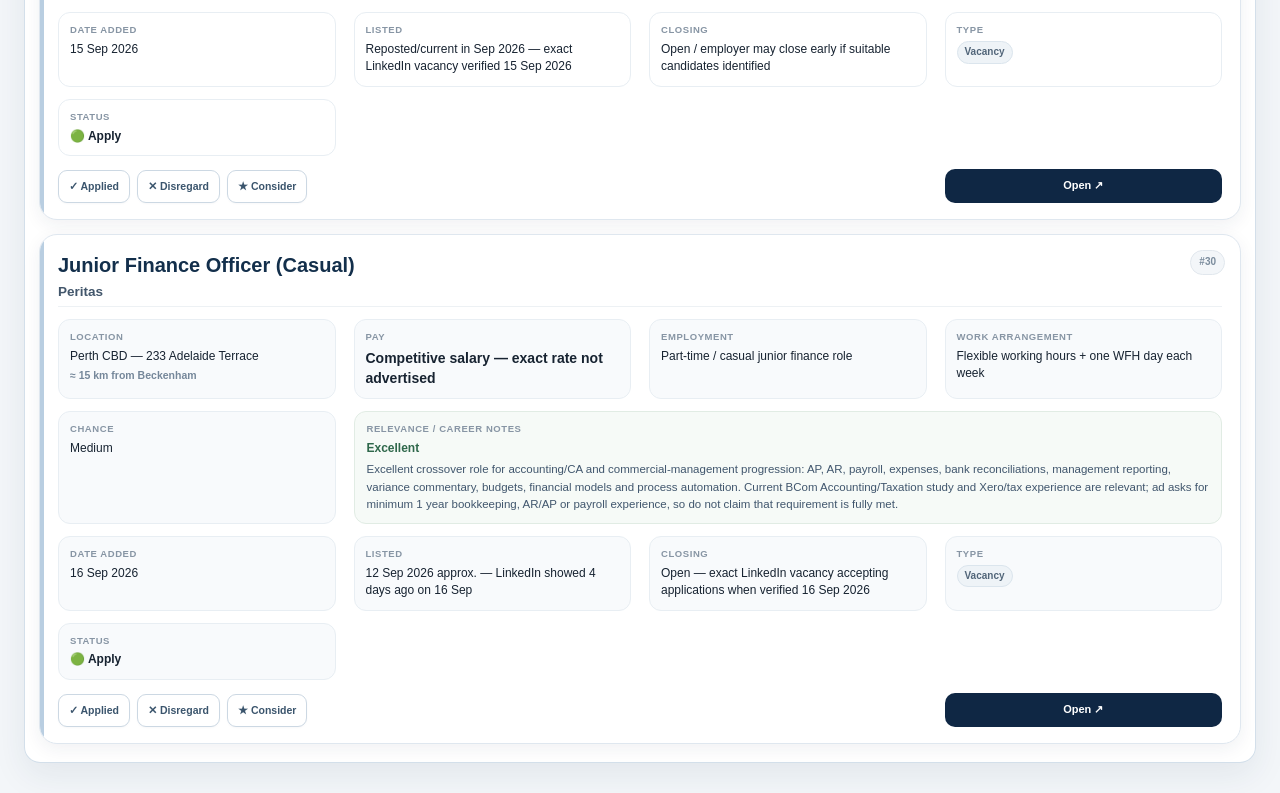
==== commit baa4a19d: "Load 16 Sep junior tracker update" ====
--- a/junior.html
+++ b/junior.html
@@ -57,6 +57,7 @@
 <script src="junior-daily-20260913.js?v=20260913-daily1"></script>
 <script src="junior-daily-20260914.js?v=20260914-daily1"></script>
 <script src="junior-daily-20260915.js?v=20260915-daily1"></script>
+<script src="junior-daily-20260916.js?v=20260916-daily1"></script>
 <script src="junior-app.js?v=20260902-fullaudit2"></script>
 <script src="exact-source-policy.js?v=20260904-exact1"></script>
 <script src="dark-mode.js"></script>
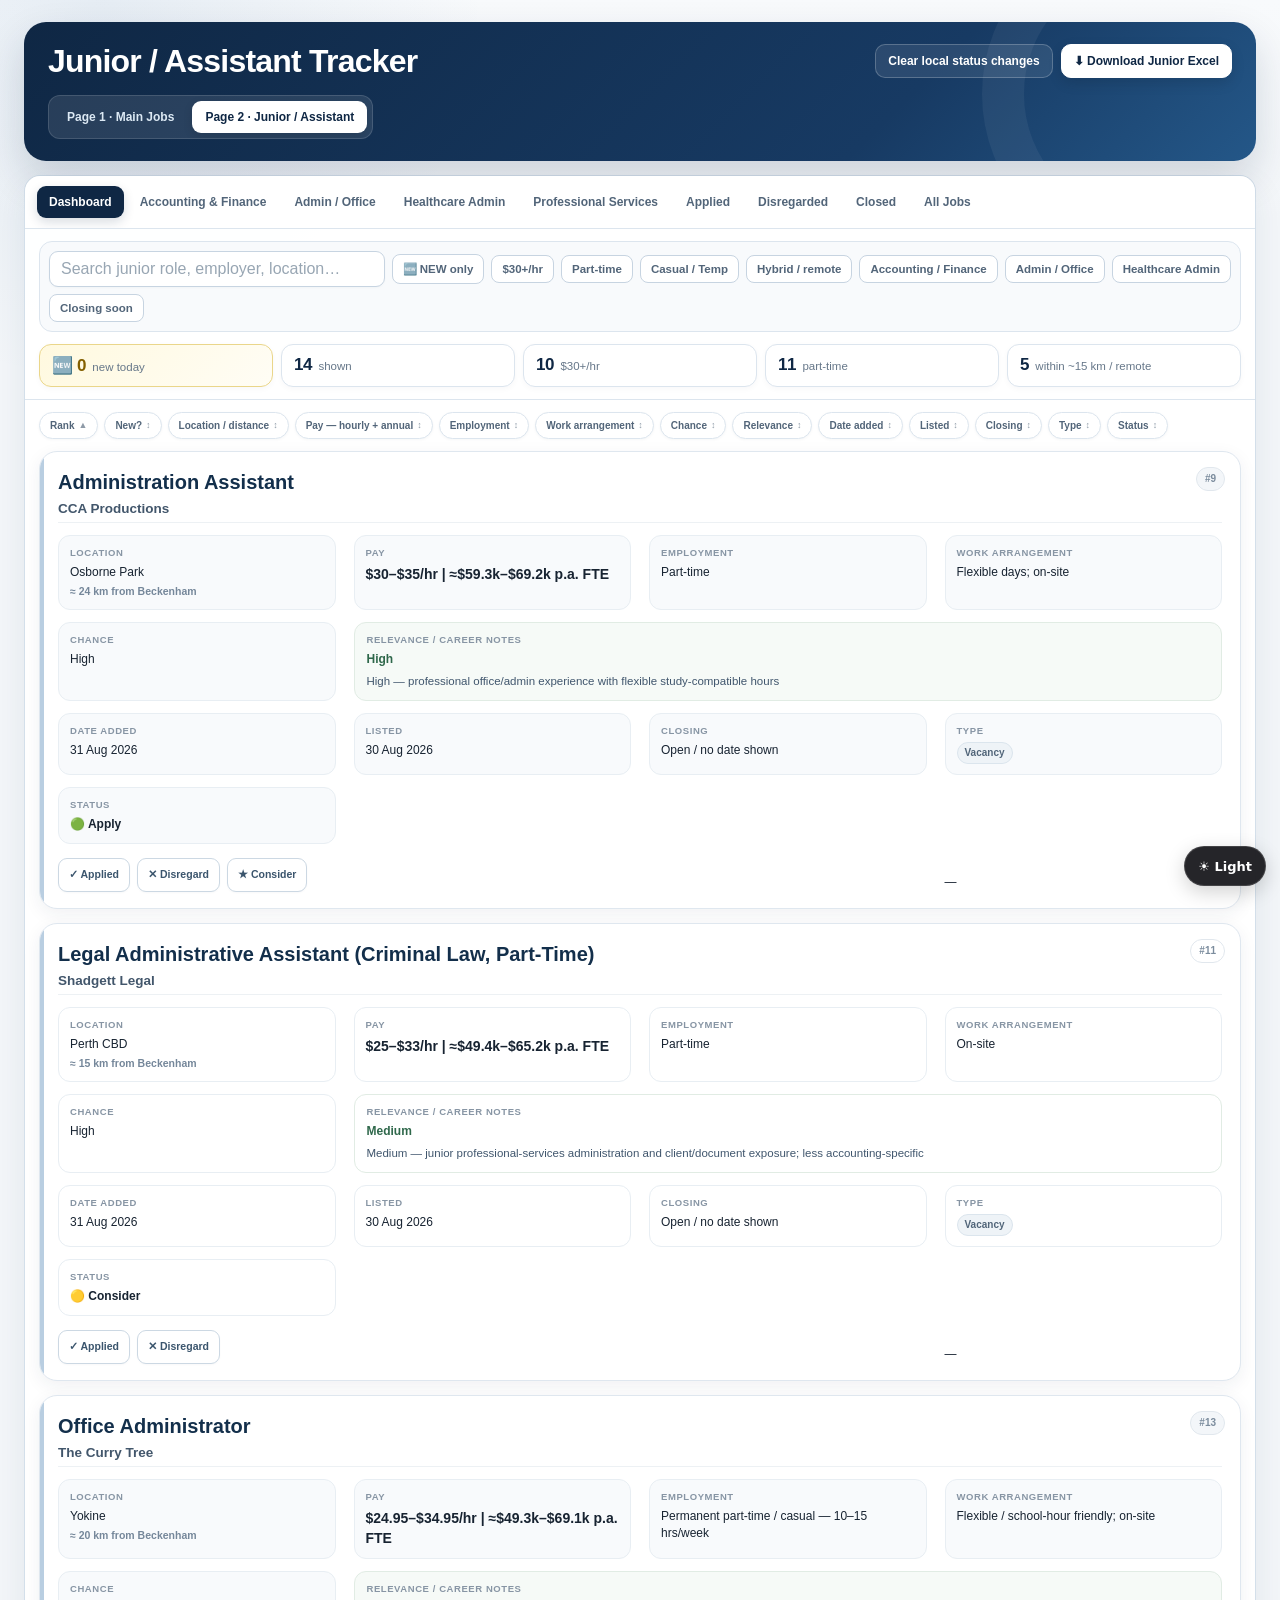
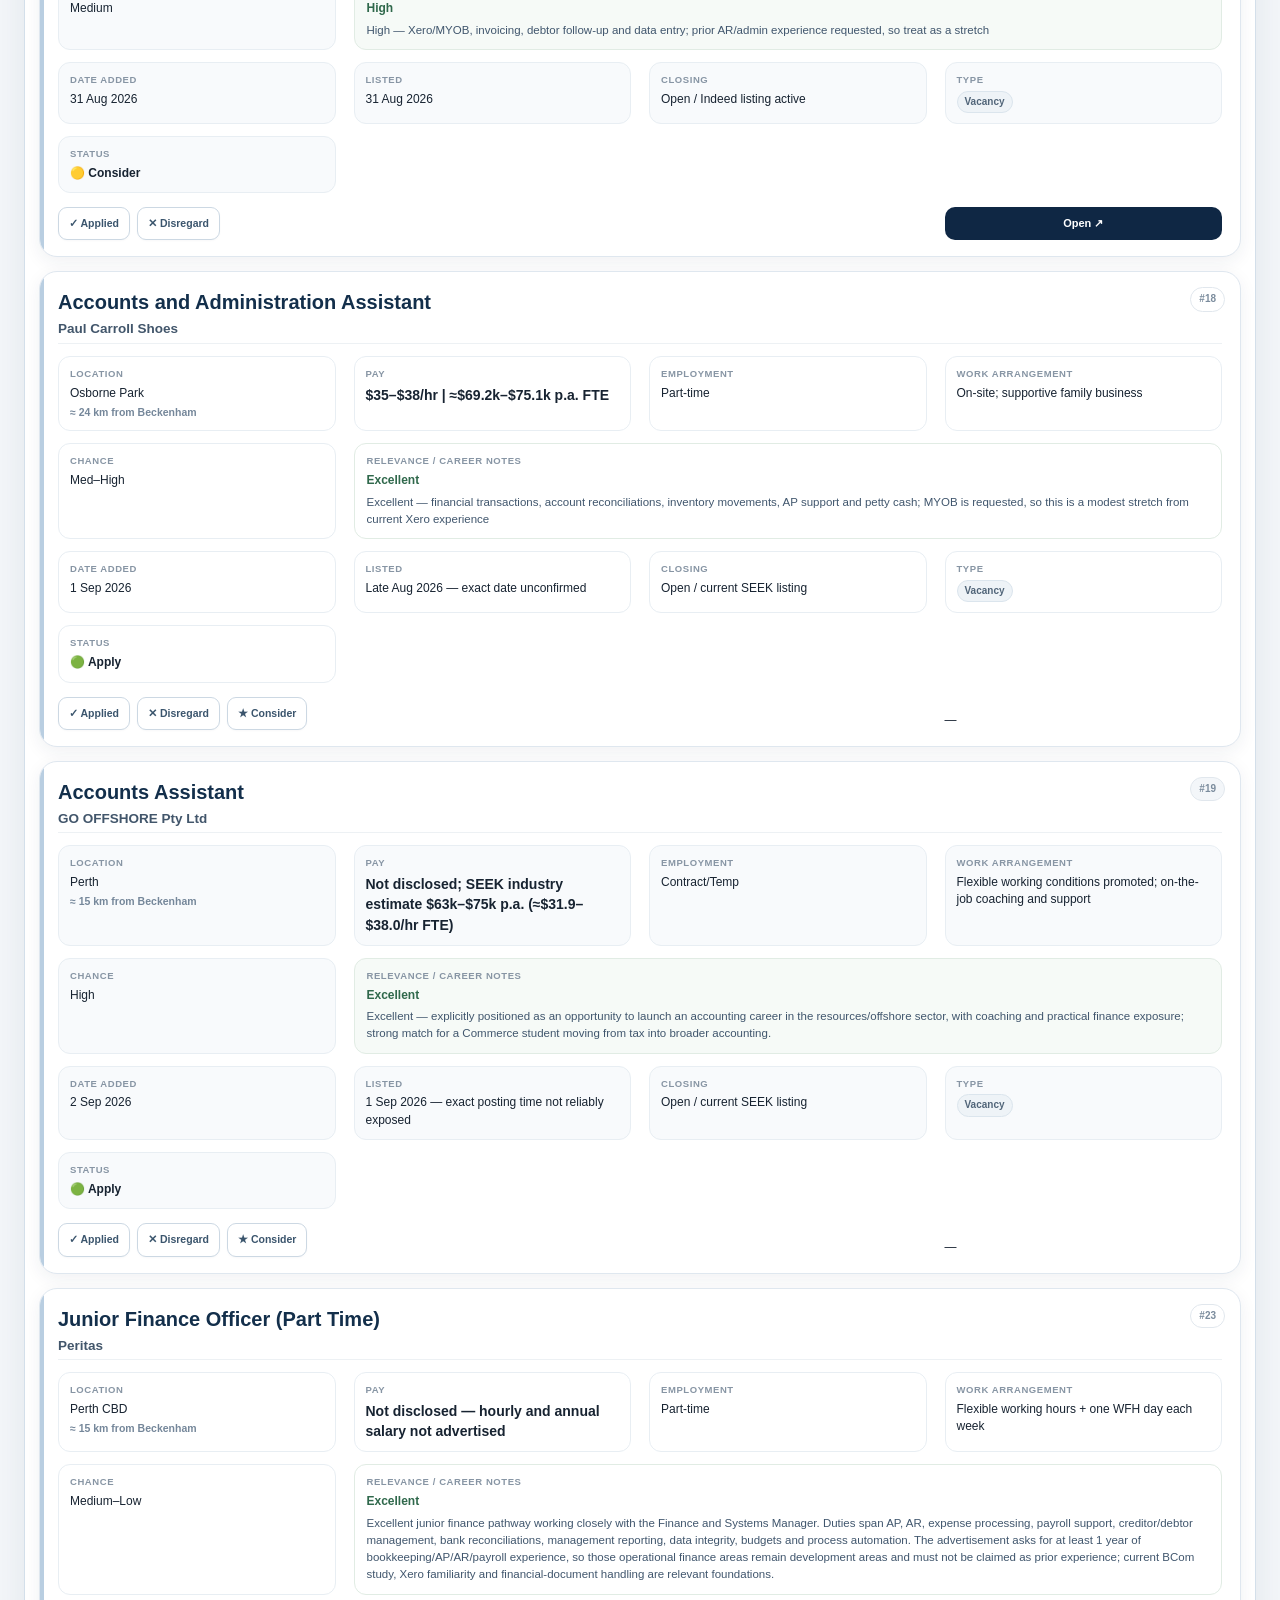
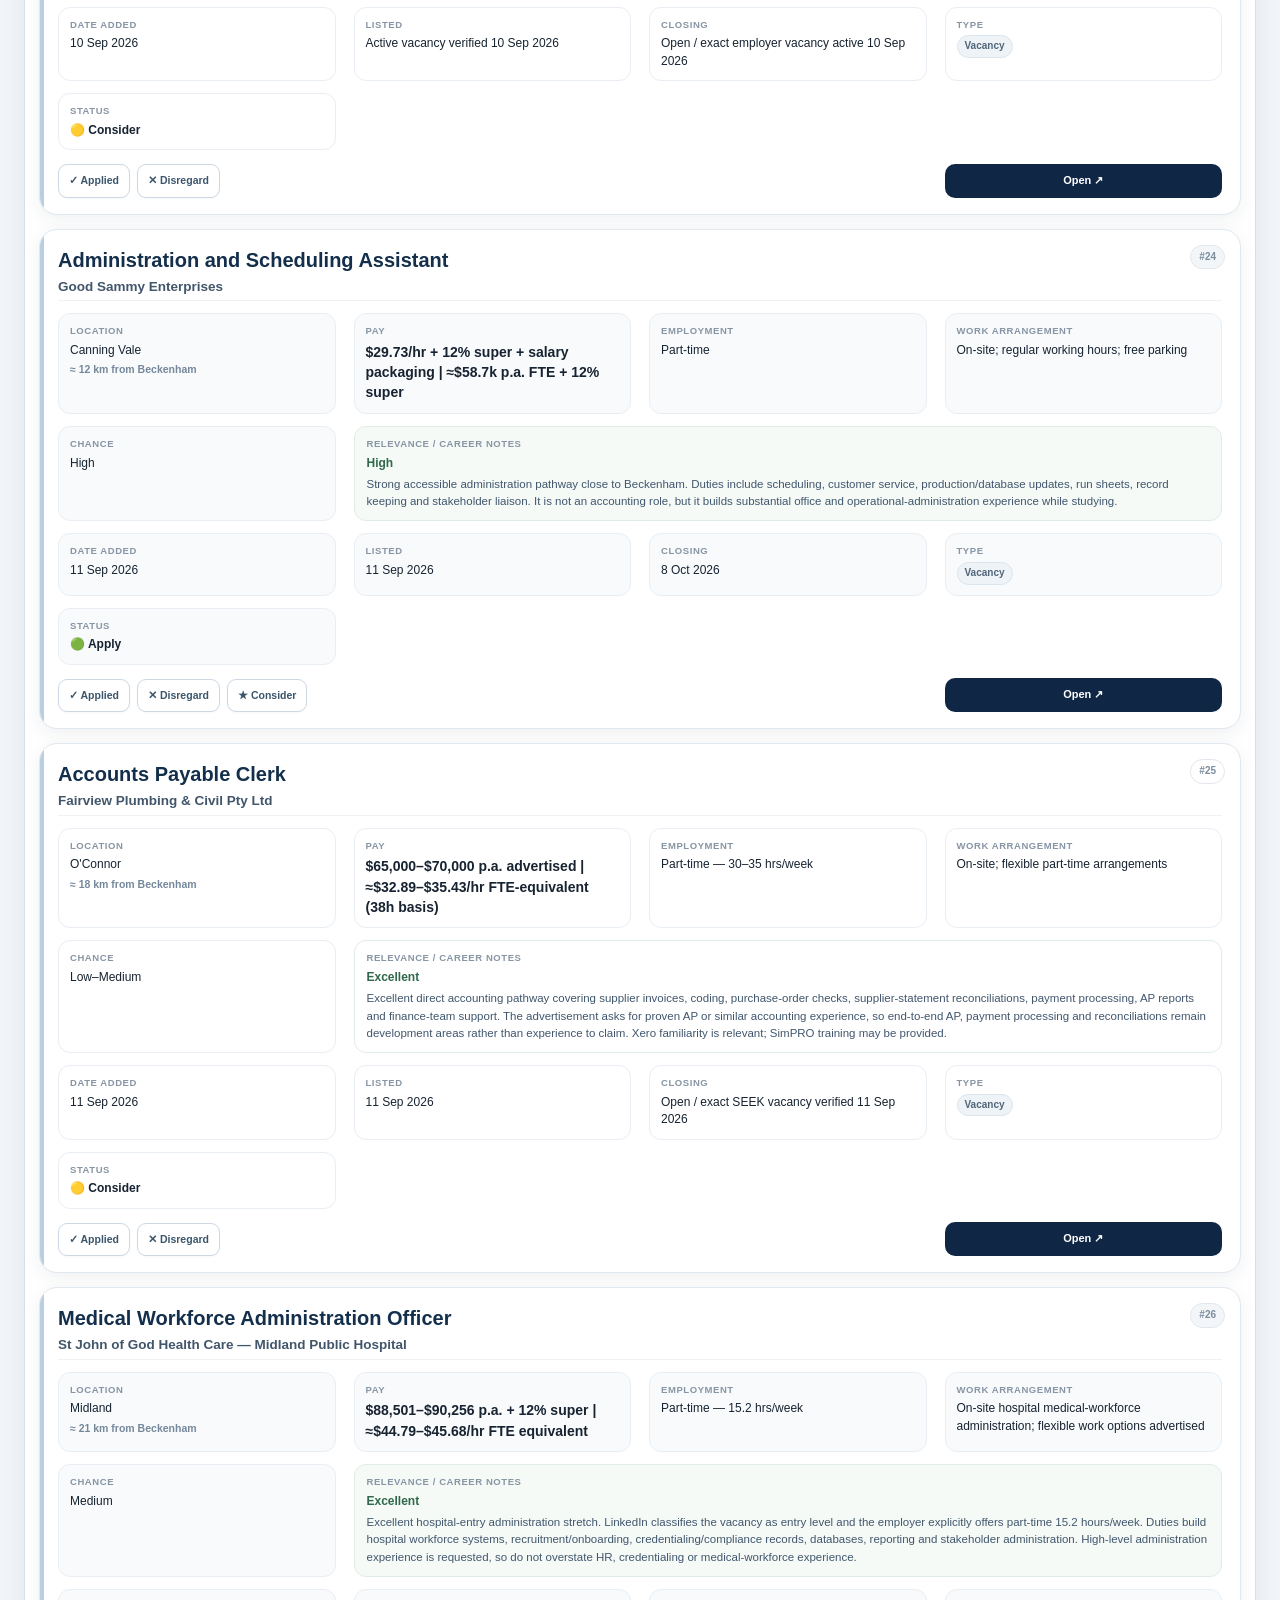
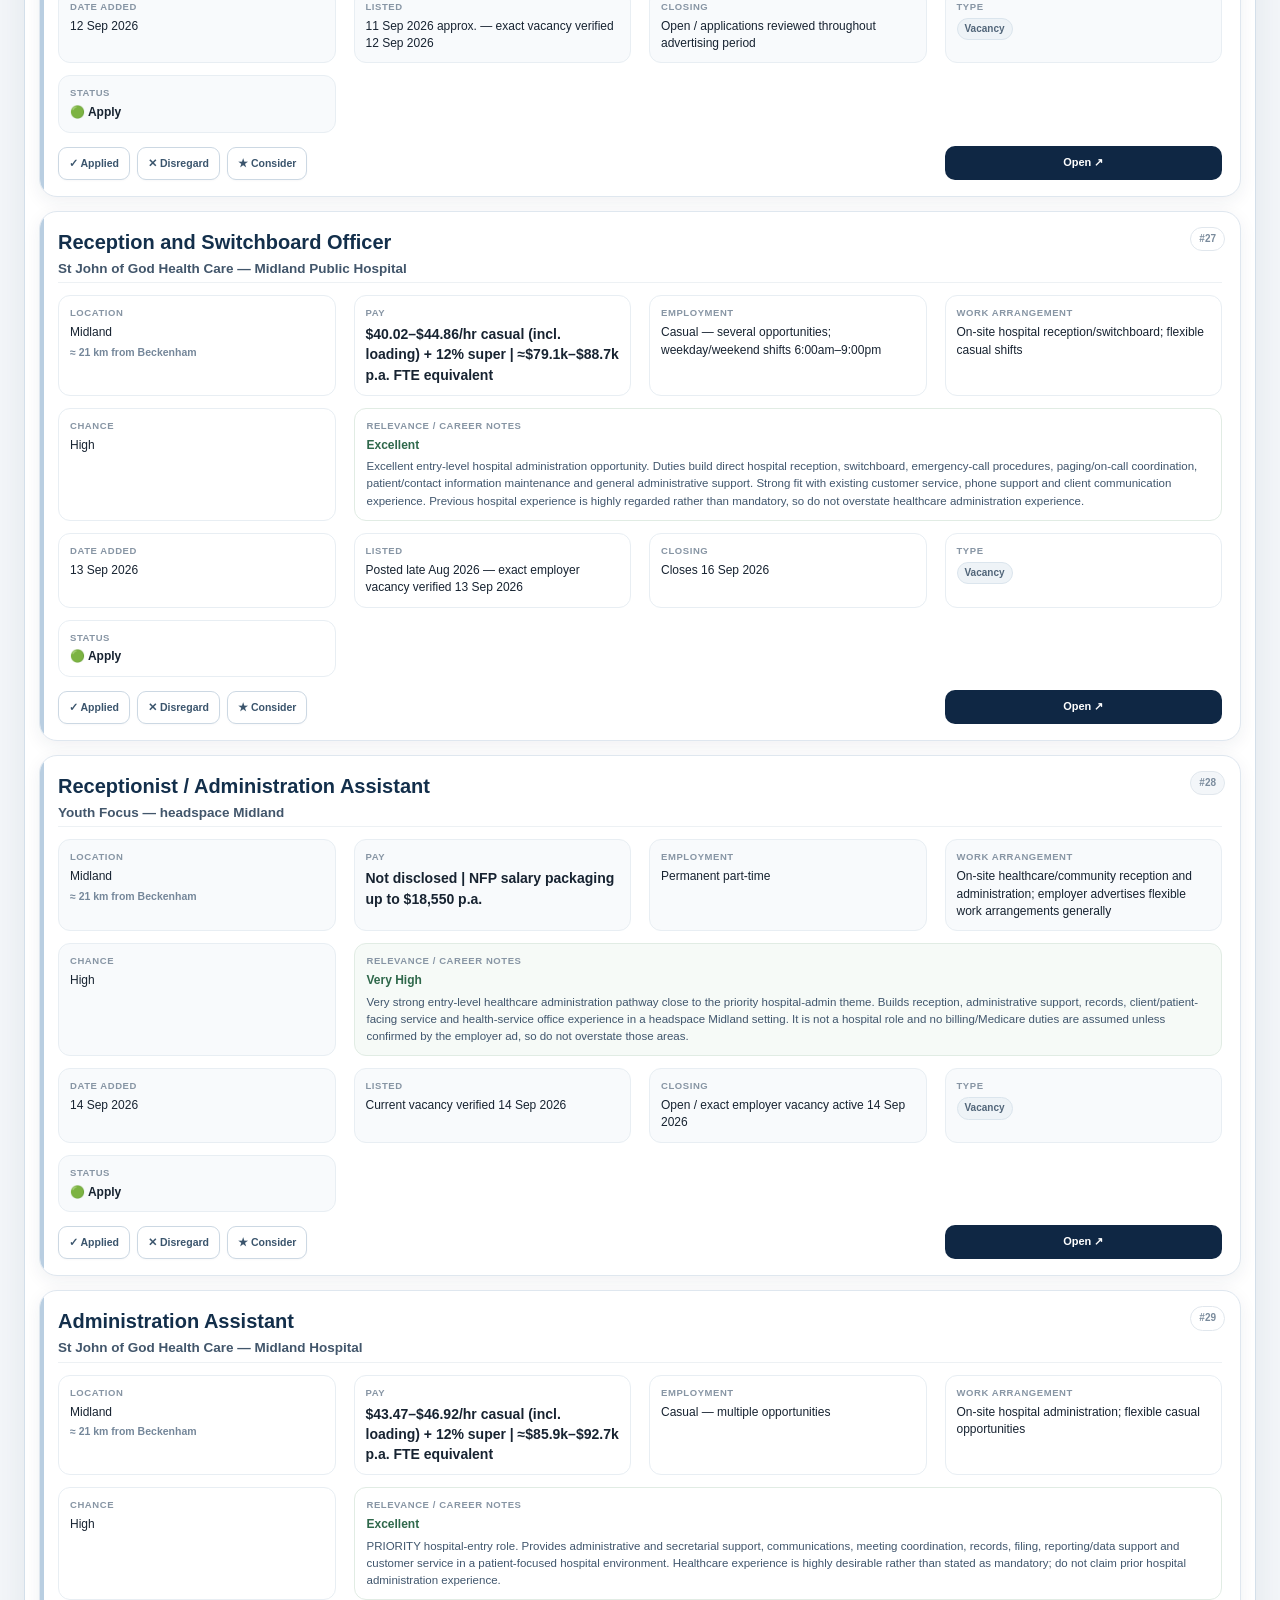
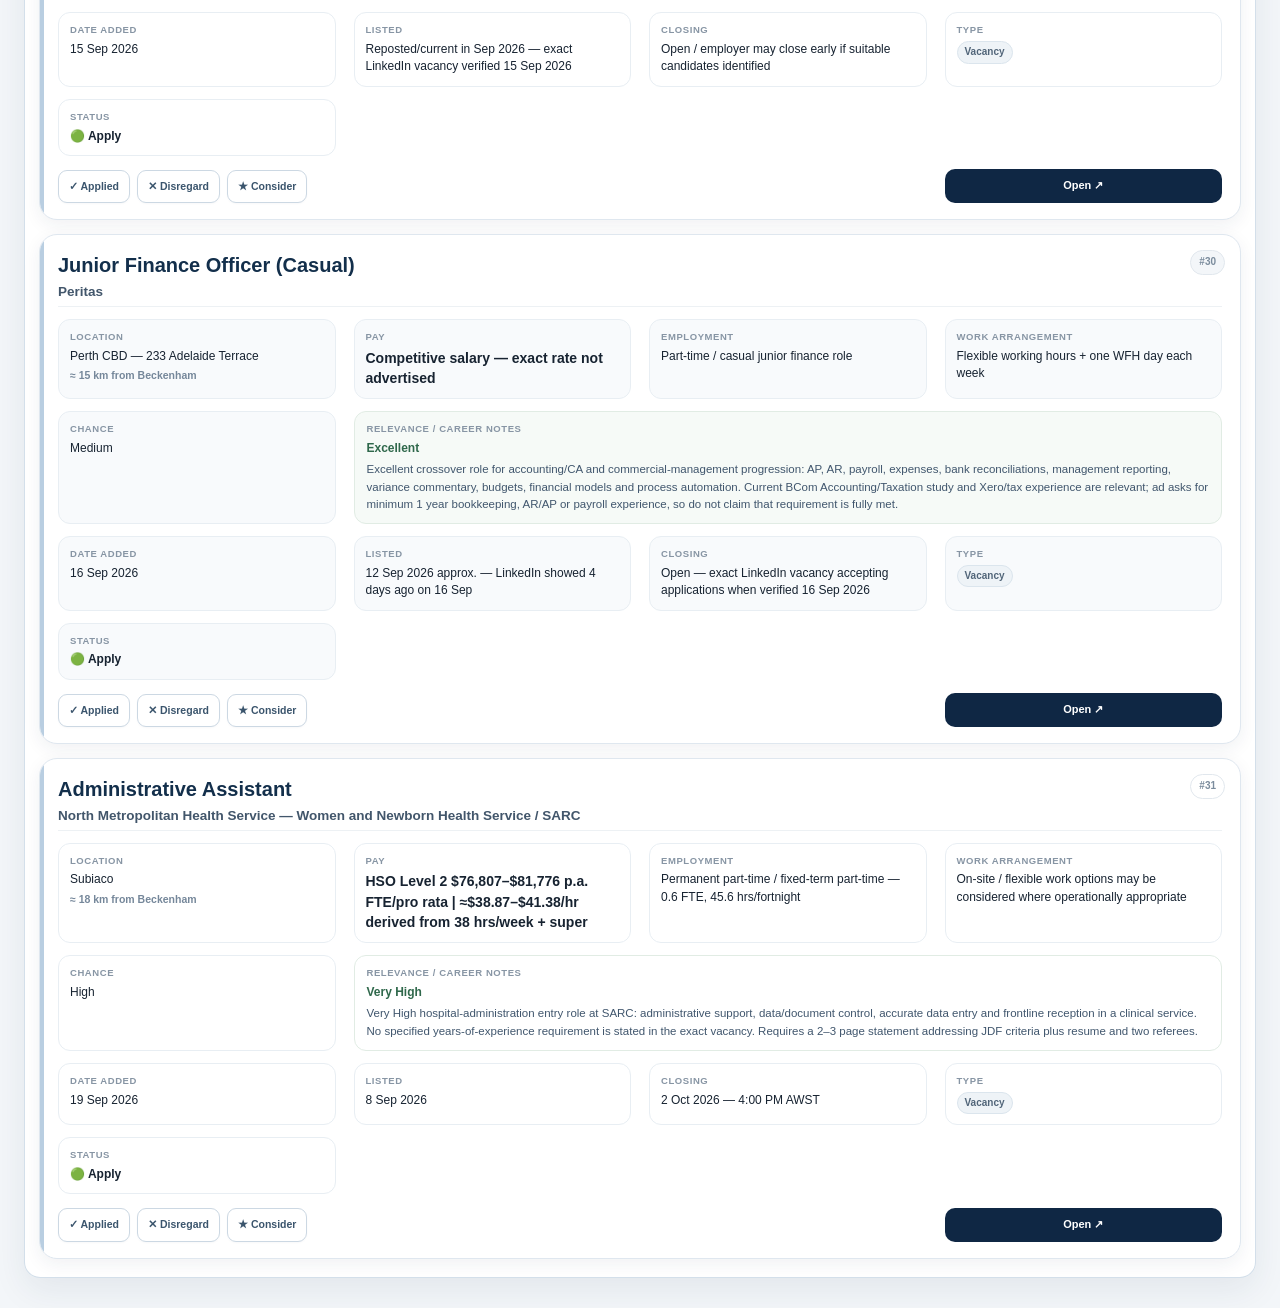
==== commit 4e338849: "Load 19 Sep verified junior vacancy update" ====
--- a/junior.html
+++ b/junior.html
@@ -58,6 +58,7 @@
 <script src="junior-daily-20260914.js?v=20260914-daily1"></script>
 <script src="junior-daily-20260915.js?v=20260915-daily1"></script>
 <script src="junior-daily-20260916.js?v=20260916-daily1"></script>
+<script src="junior-daily-20260919.js?v=20260919-daily1"></script>
 <script src="junior-app.js?v=20260902-fullaudit2"></script>
 <script src="exact-source-policy.js?v=20260904-exact1"></script>
 <script src="dark-mode.js"></script>
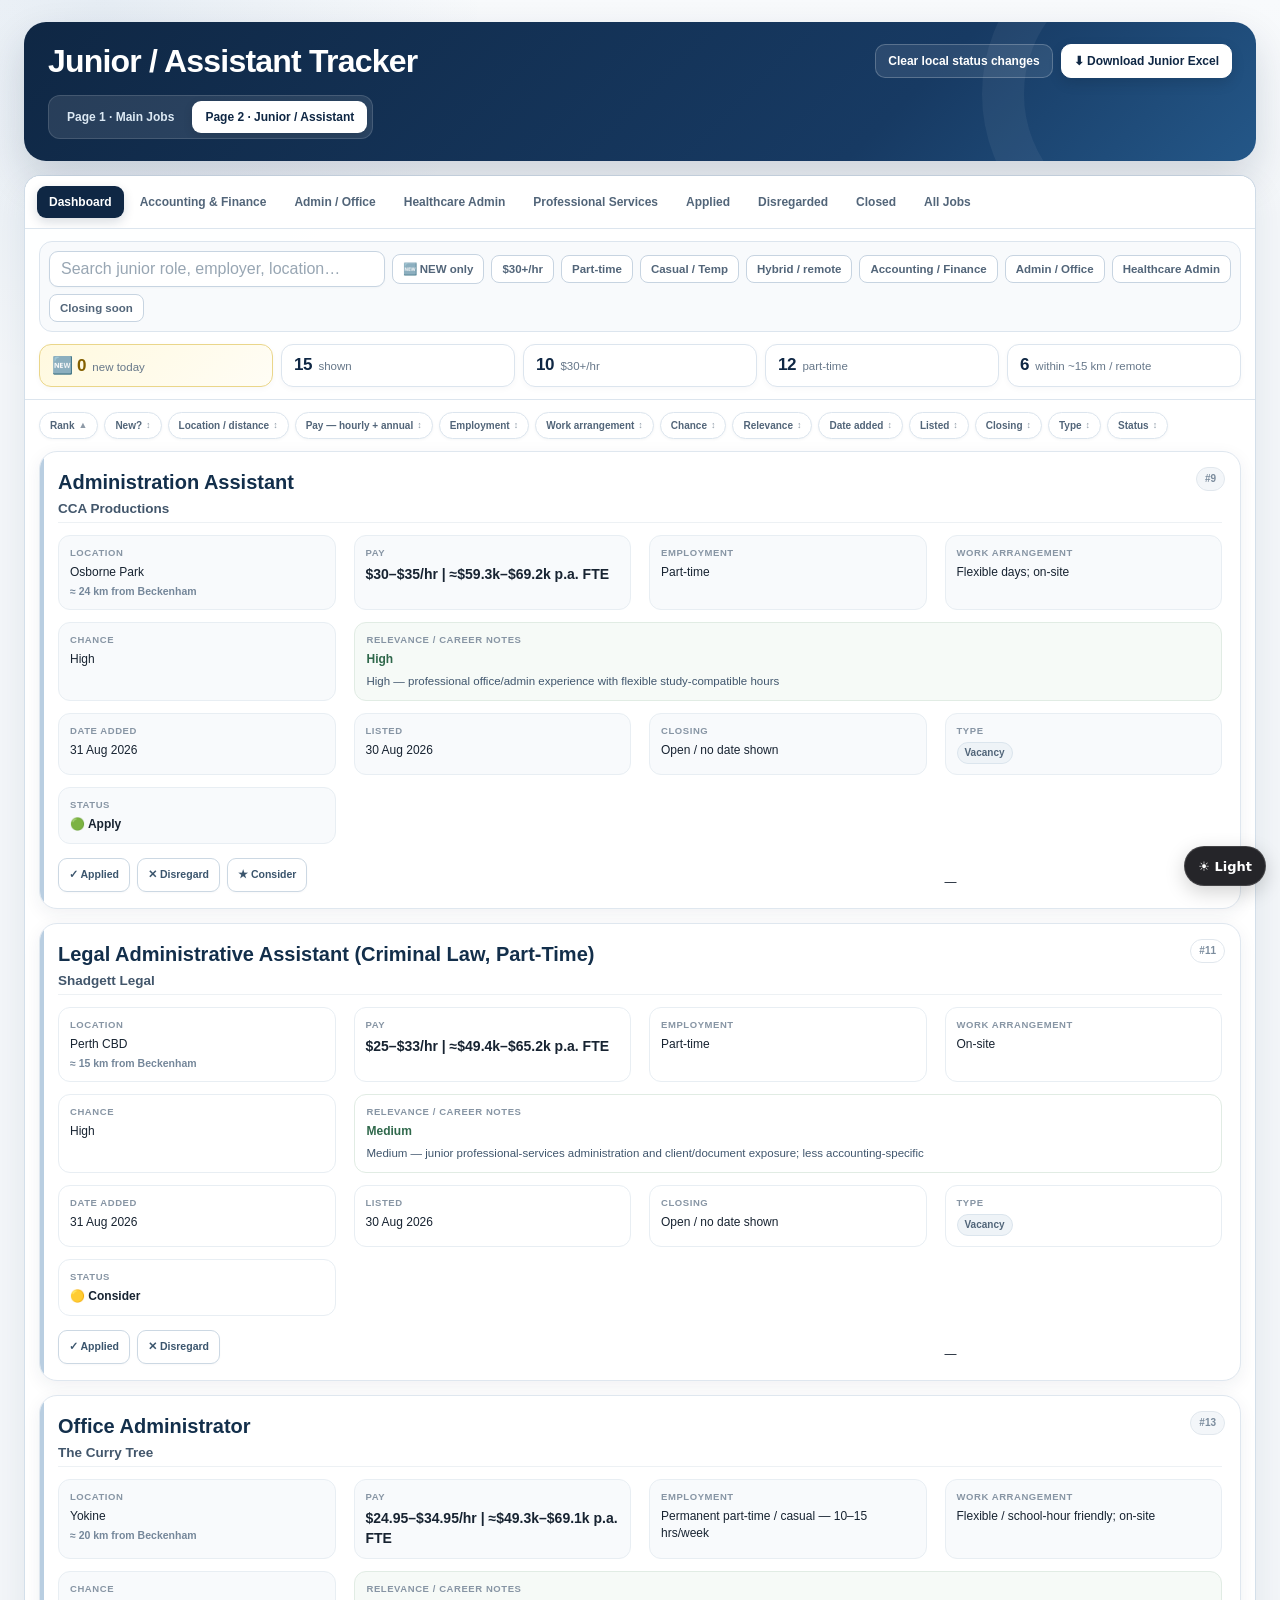
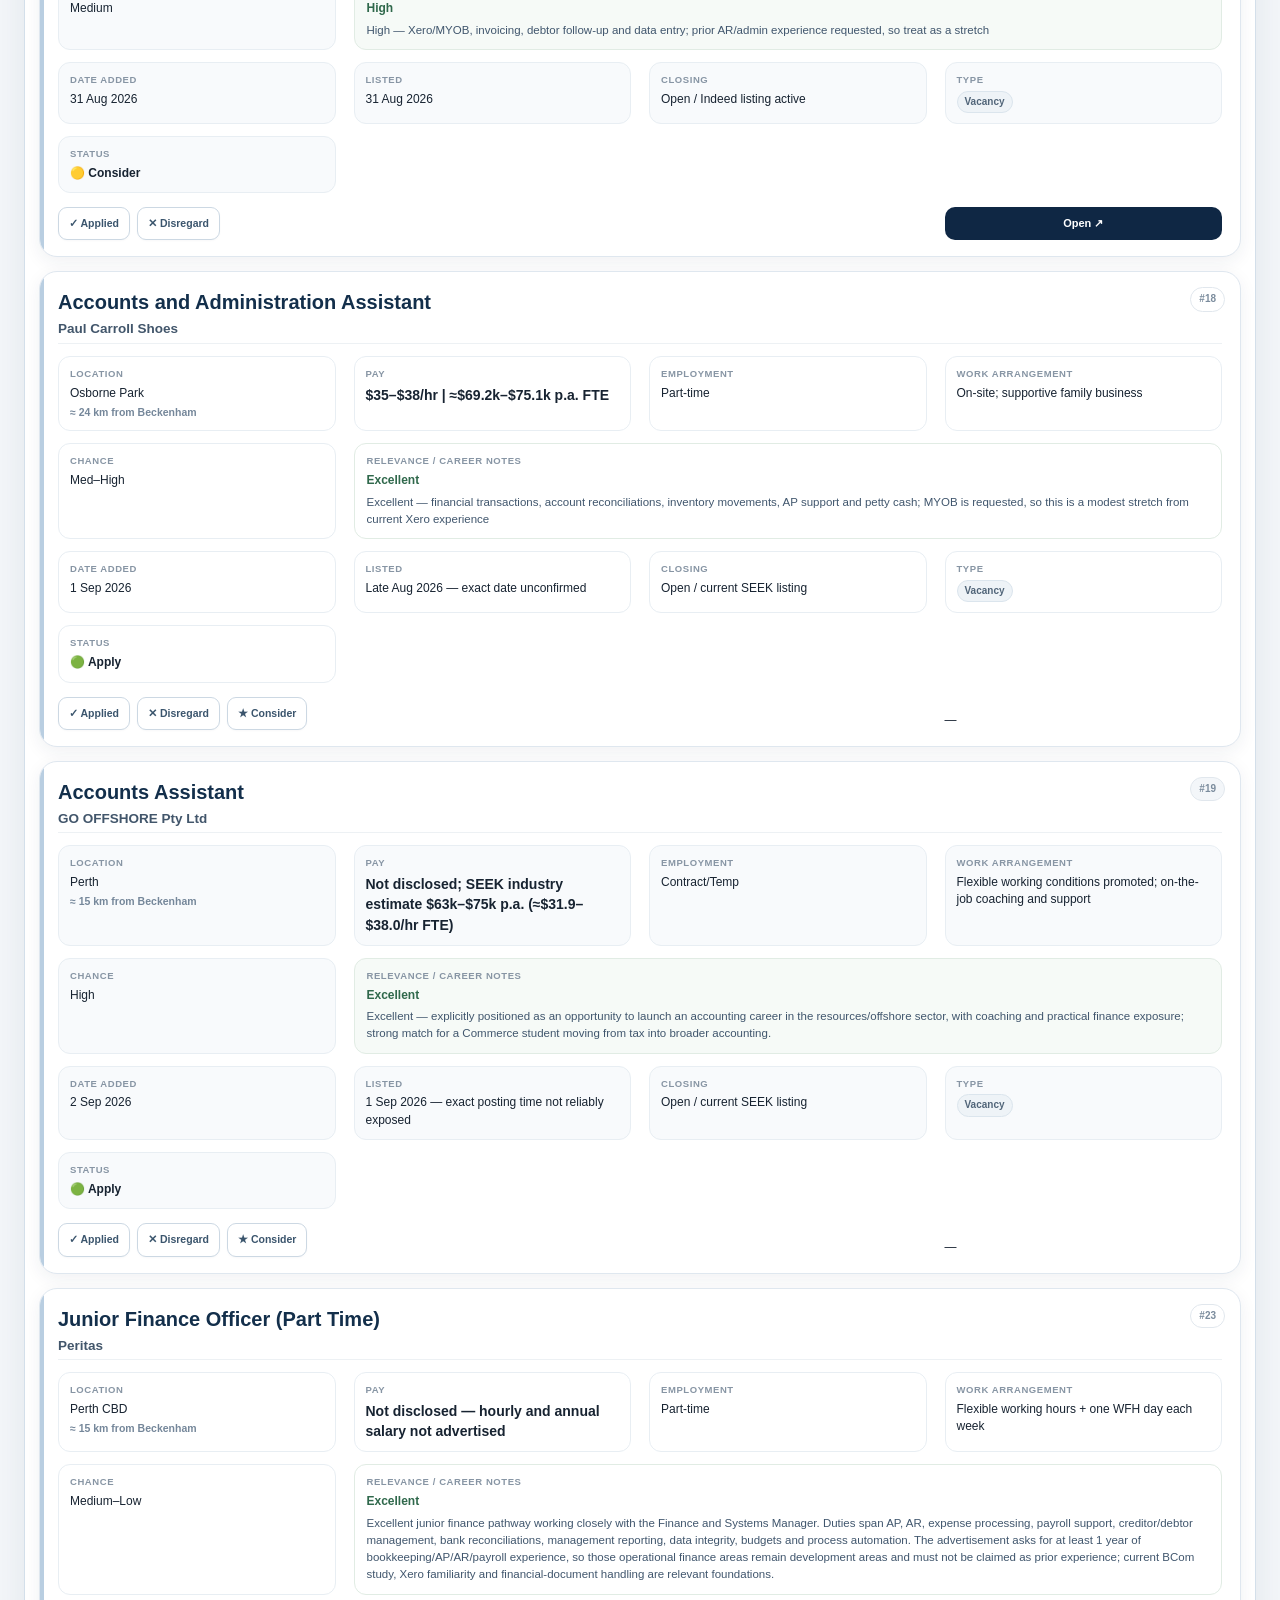
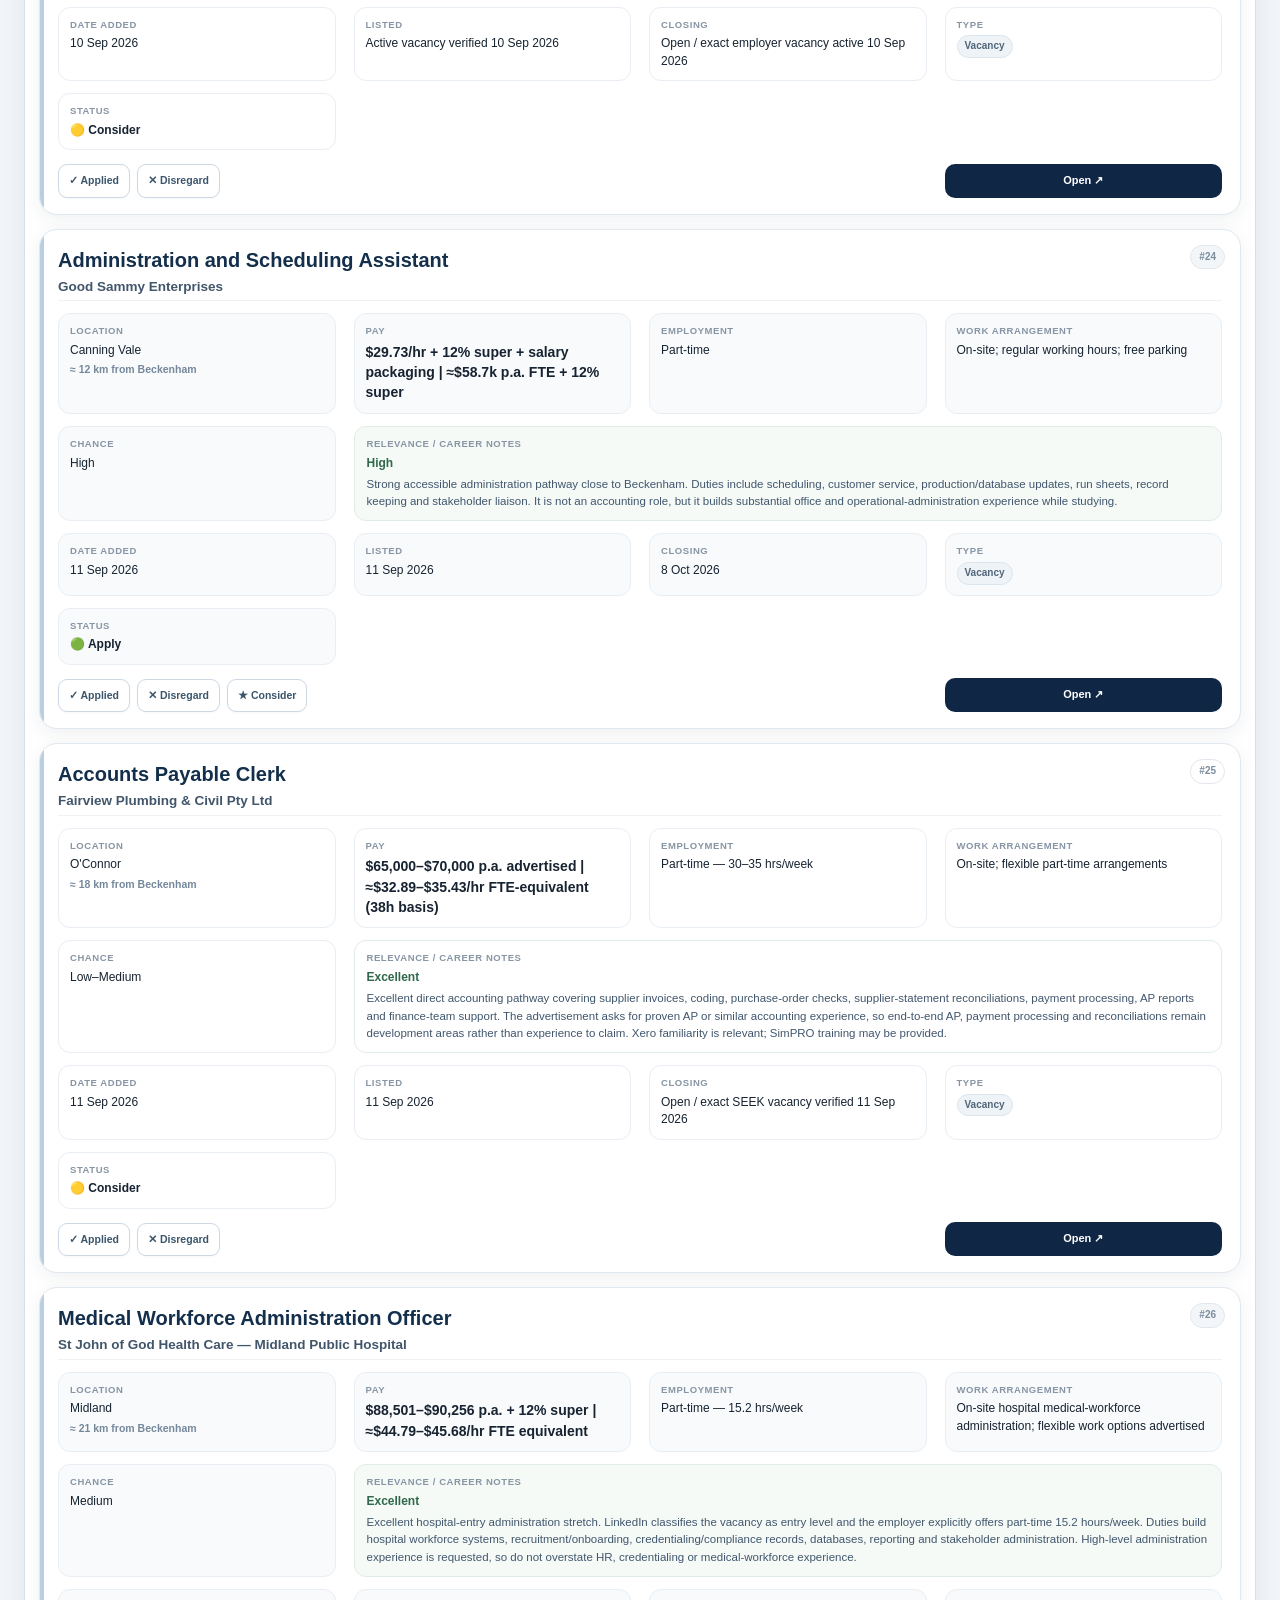
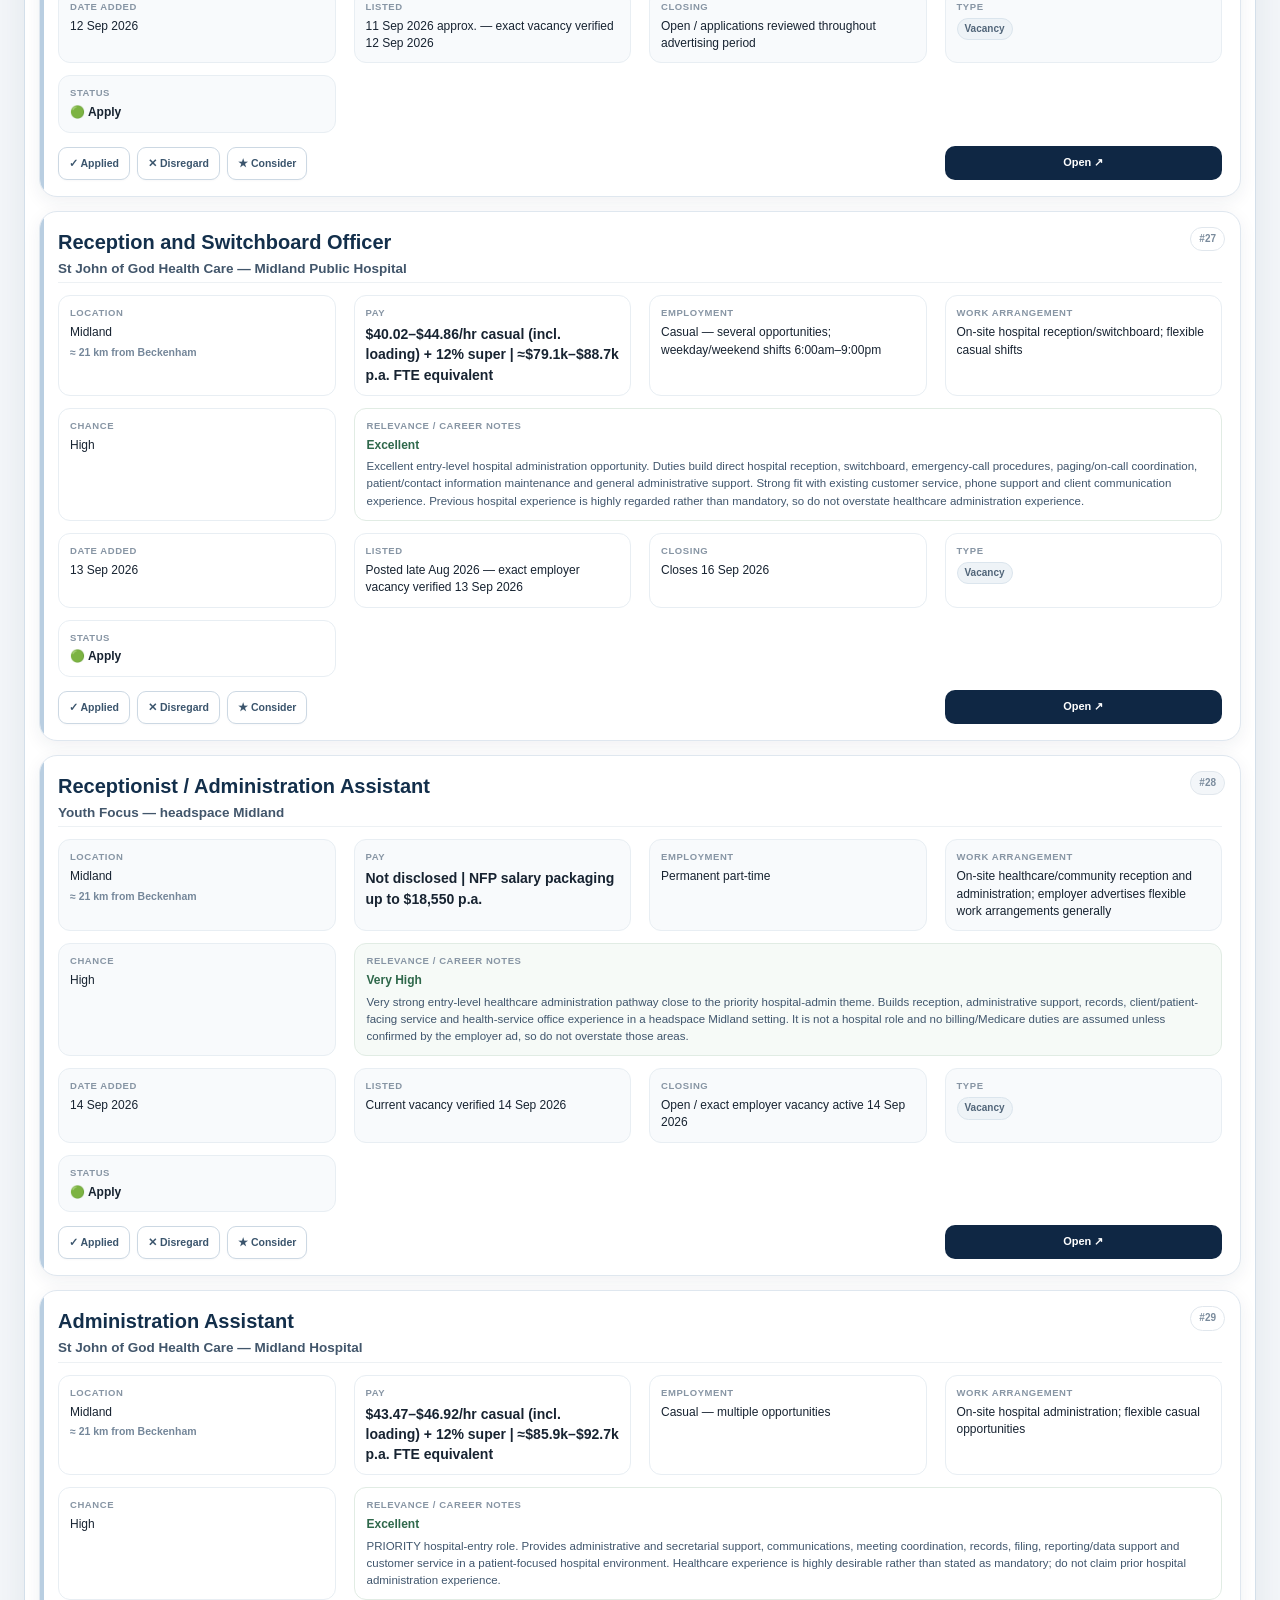
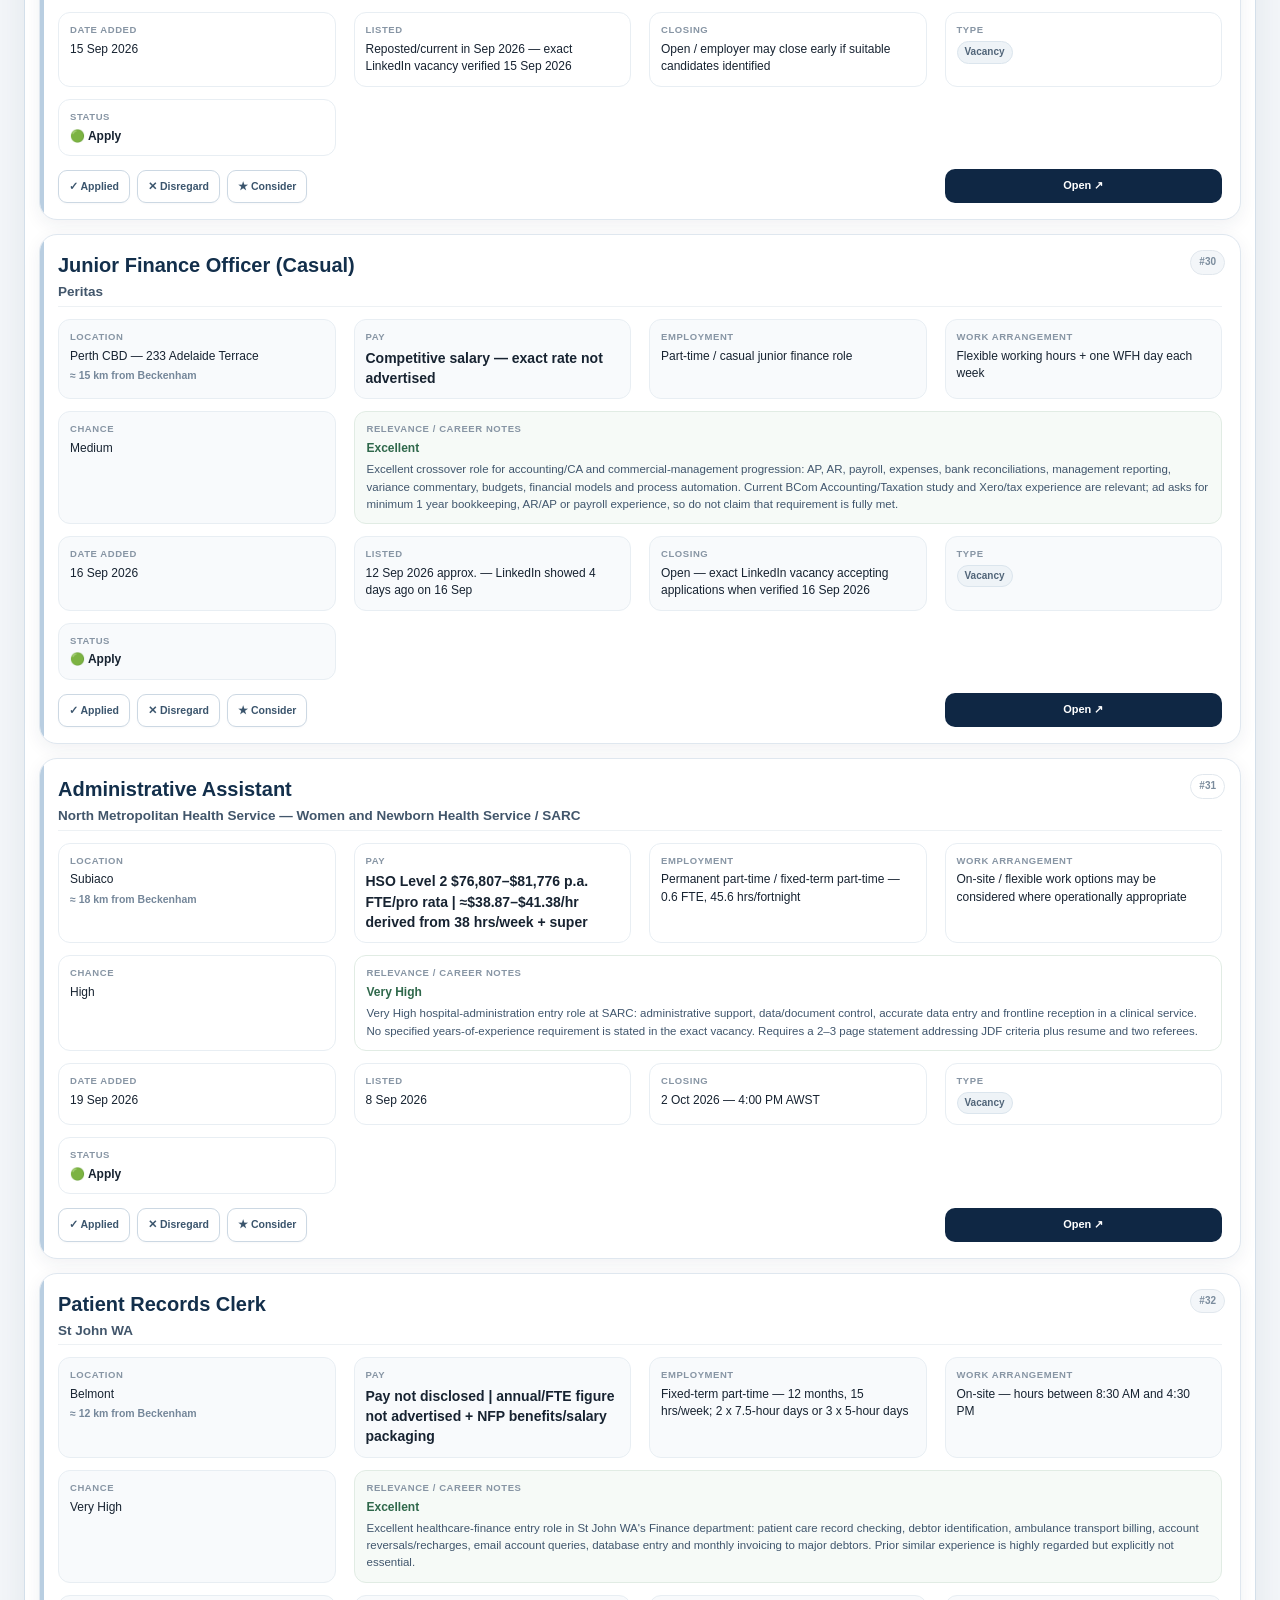
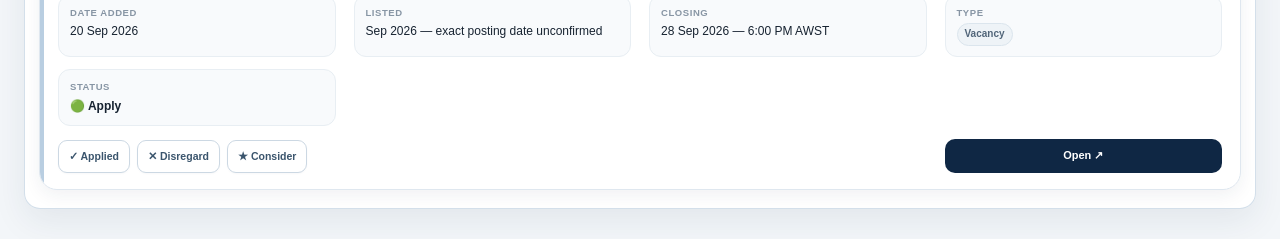
==== commit 23ea52f2: "Add St John WA Patient Records Clerk" ====
--- a/junior.html
+++ b/junior.html
@@ -59,6 +59,7 @@
 <script src="junior-daily-20260915.js?v=20260915-daily1"></script>
 <script src="junior-daily-20260916.js?v=20260916-daily1"></script>
 <script src="junior-daily-20260919.js?v=20260919-daily1"></script>
+<script src="junior-daily-20260920.js?v=20260920-daily1"></script>
 <script src="junior-app.js?v=20260902-fullaudit2"></script>
 <script src="exact-source-policy.js?v=20260904-exact1"></script>
 <script src="dark-mode.js"></script>
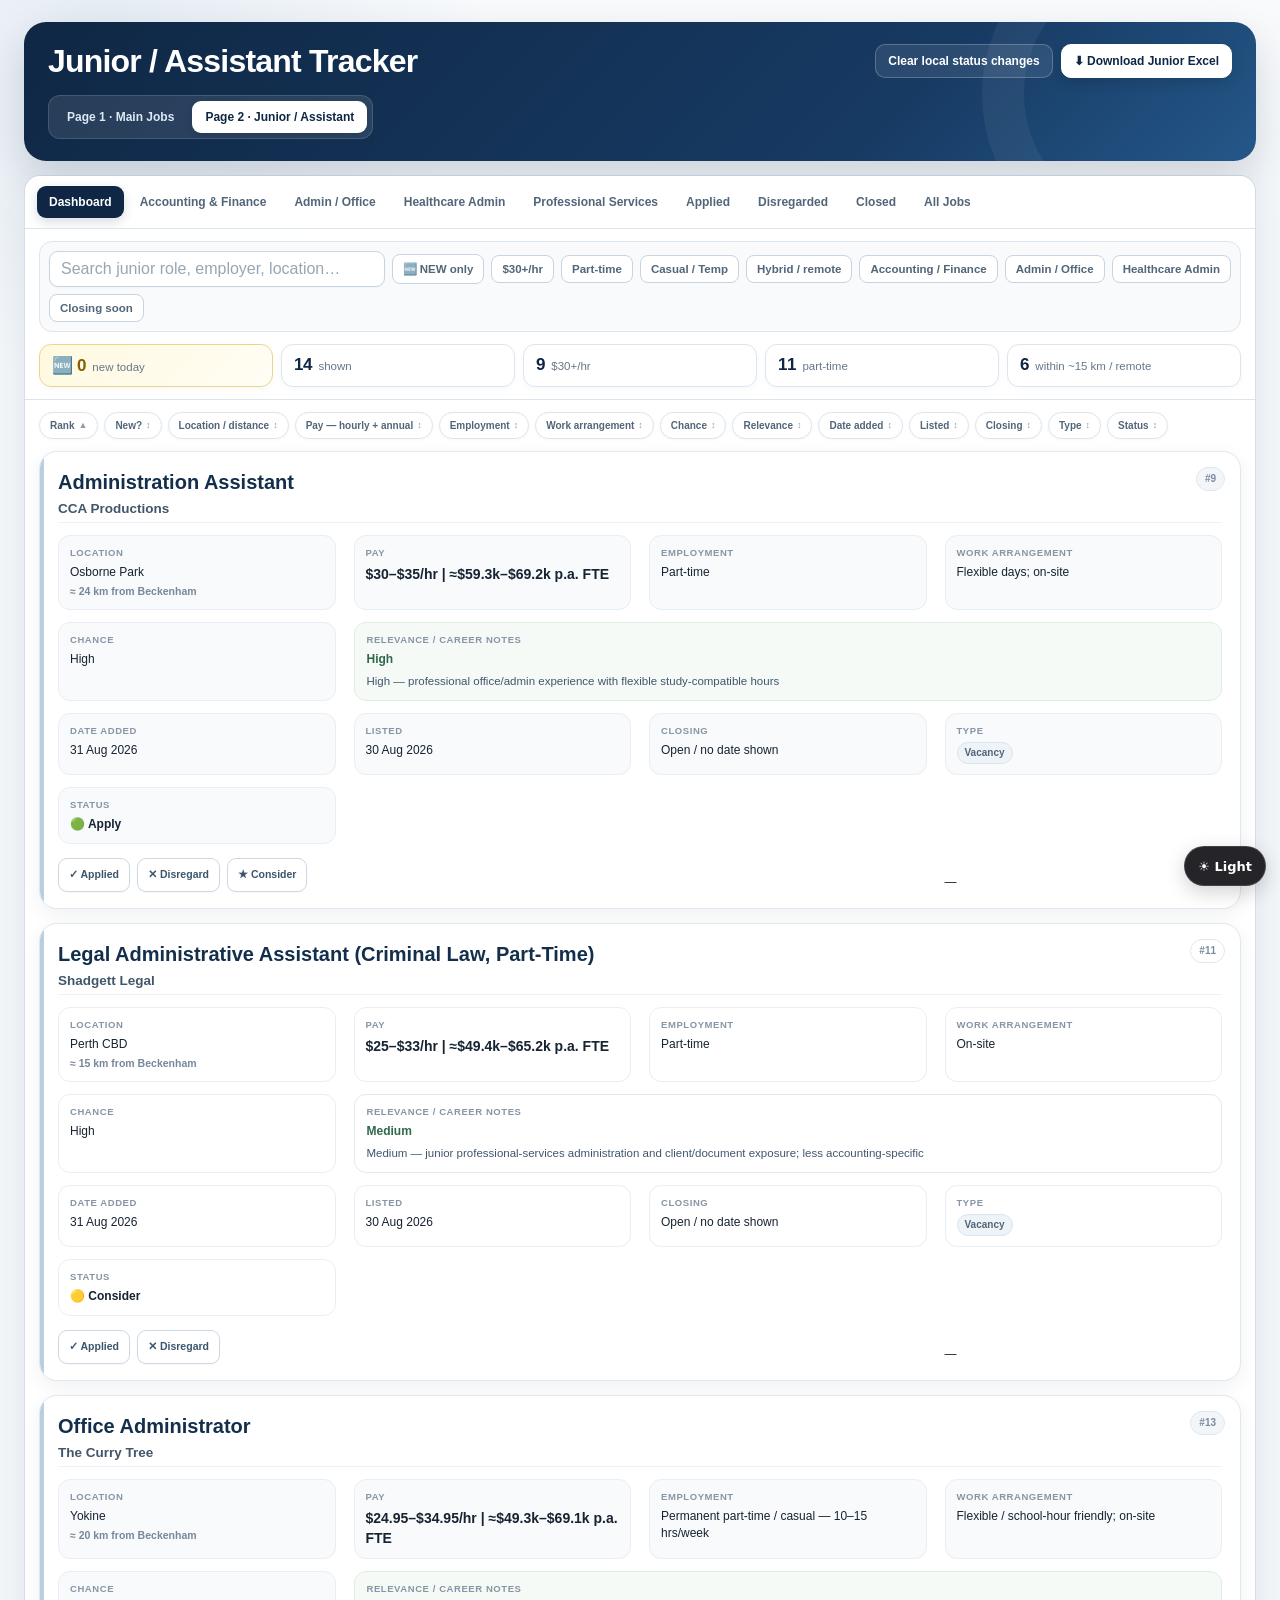
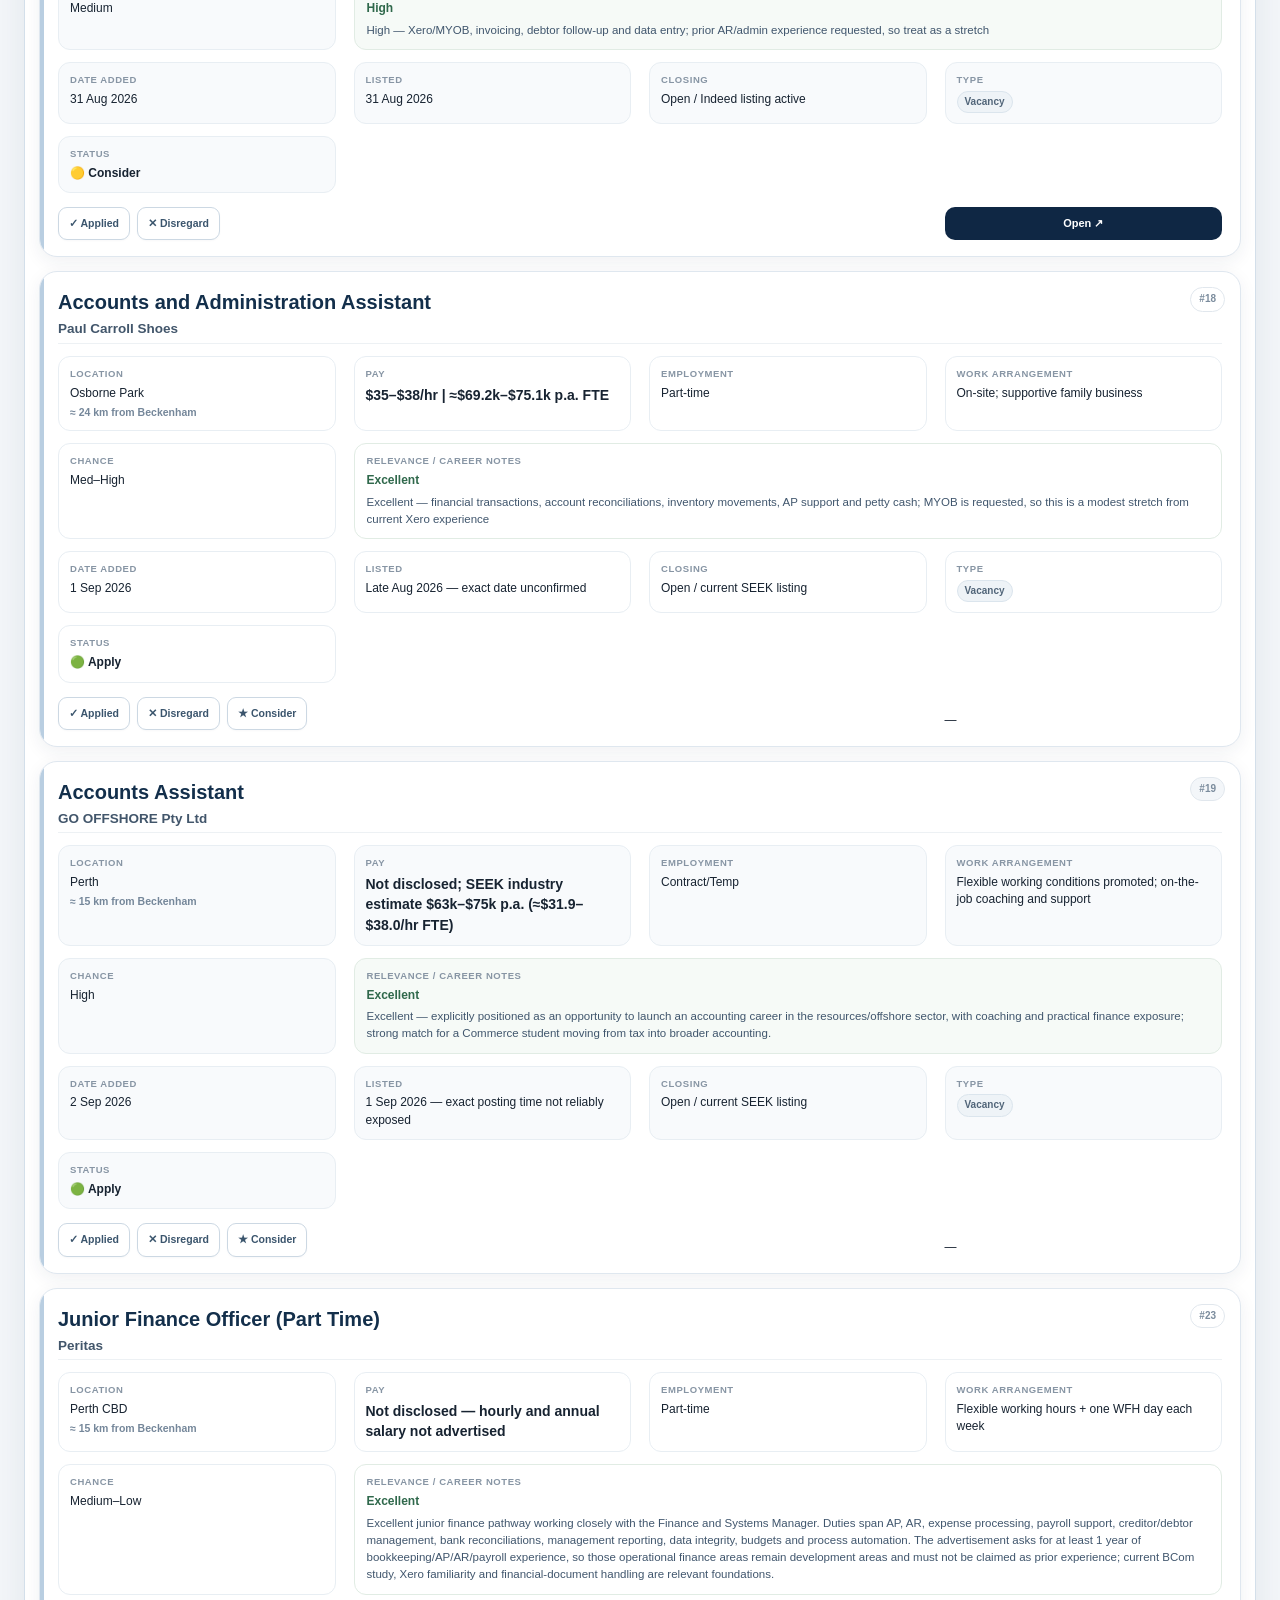
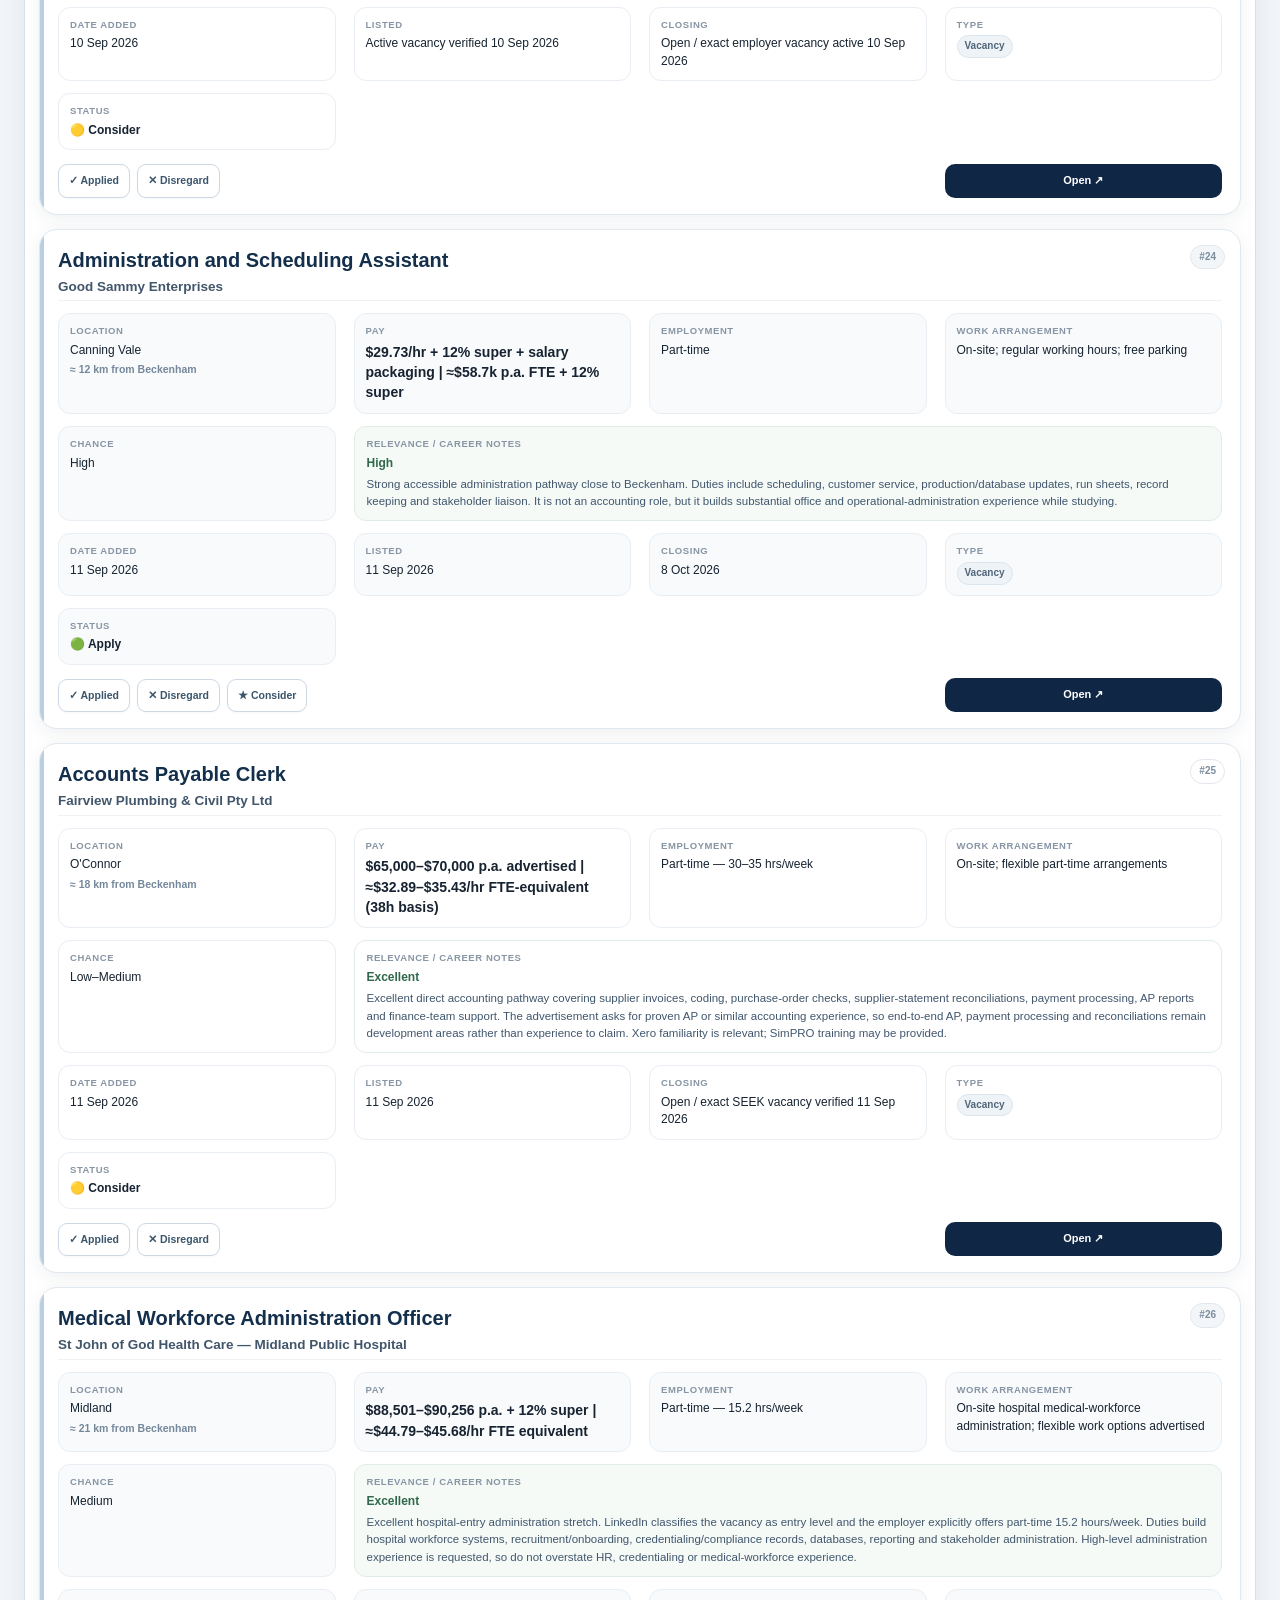
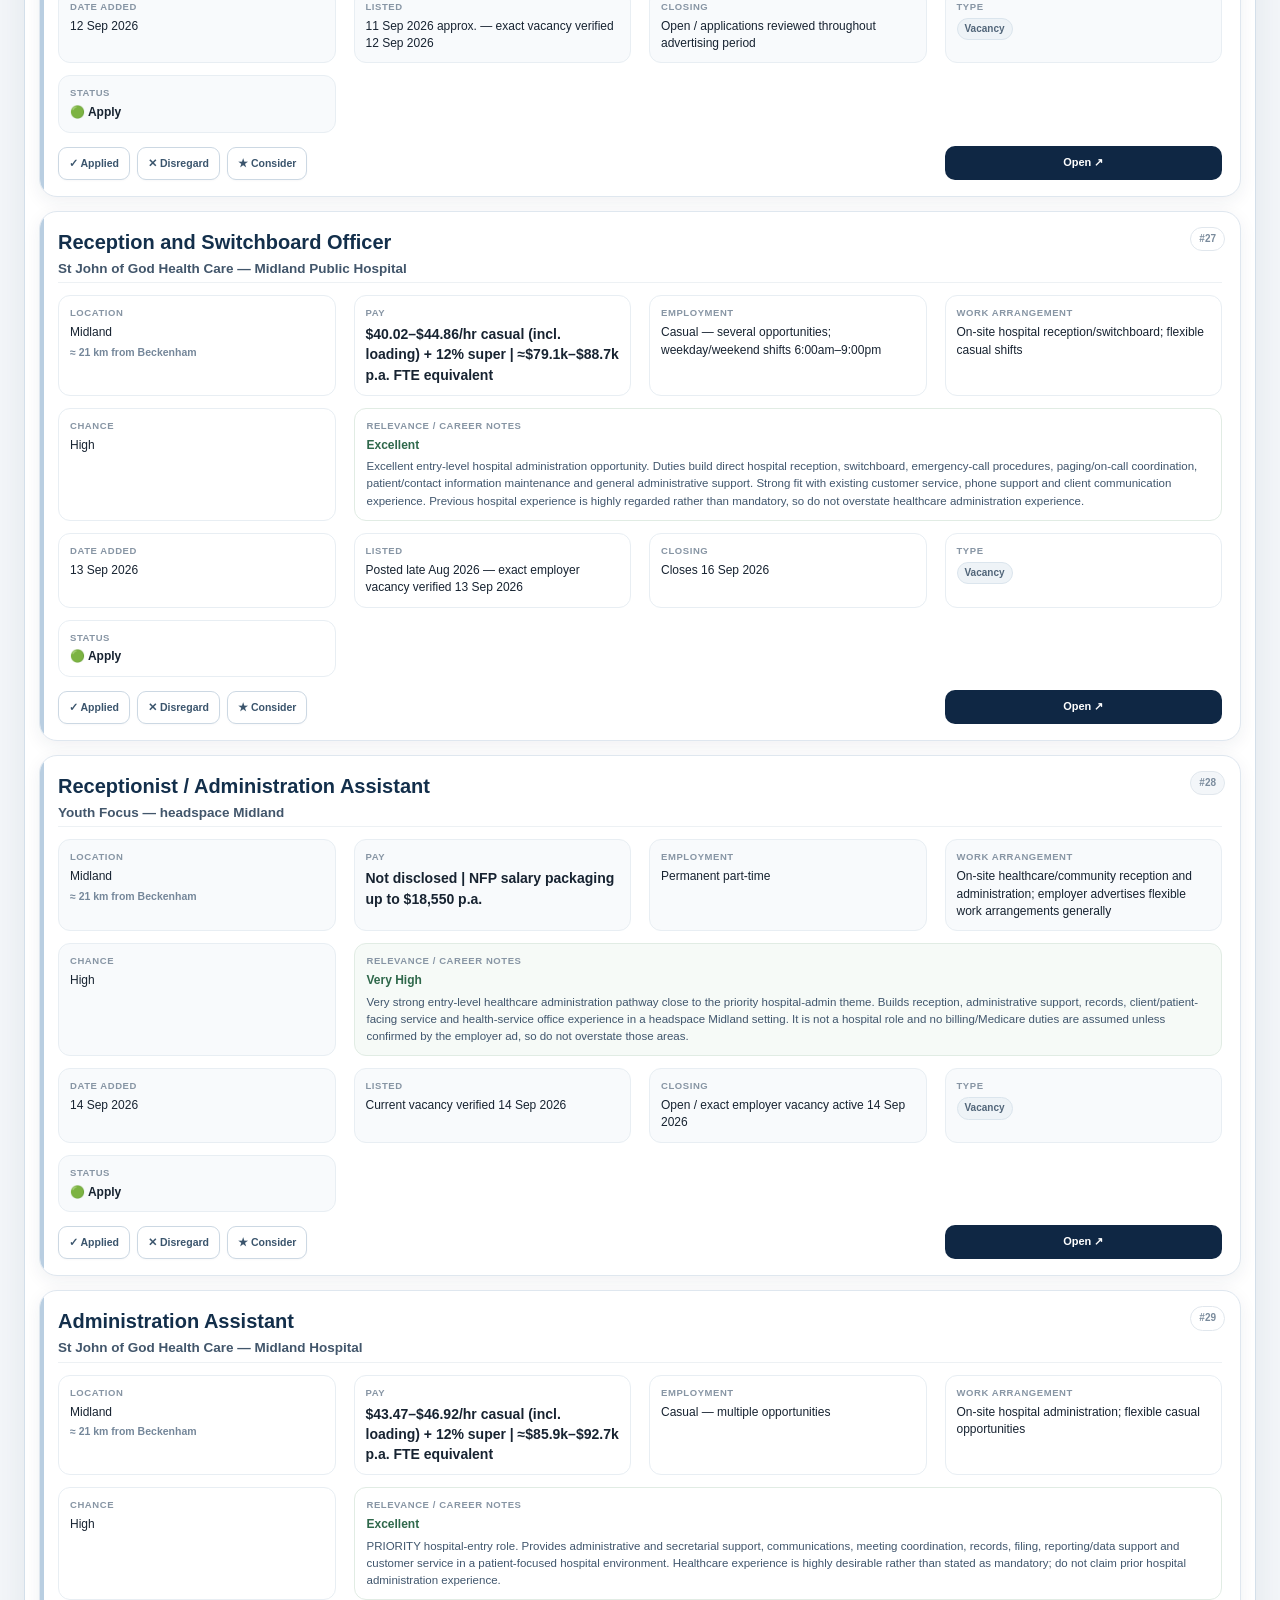
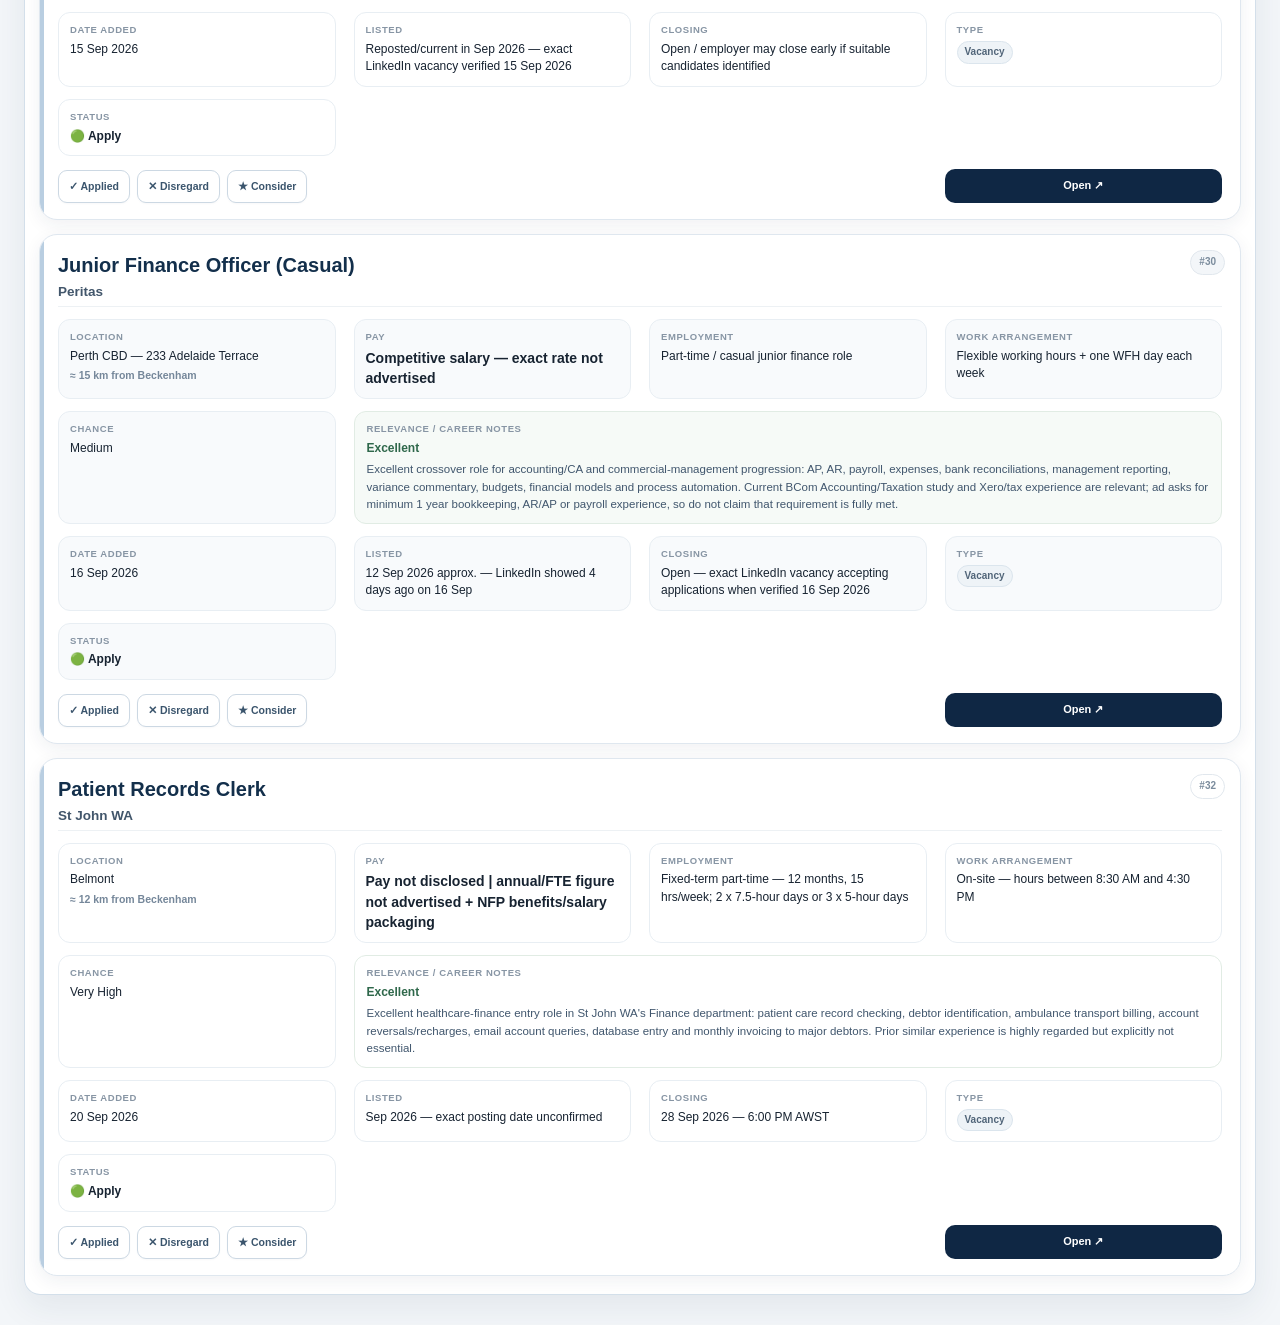
==== commit 25167f22: "Load 21 Sep junior tracker sync" ====
--- a/junior.html
+++ b/junior.html
@@ -60,6 +60,7 @@
 <script src="junior-daily-20260916.js?v=20260916-daily1"></script>
 <script src="junior-daily-20260919.js?v=20260919-daily1"></script>
 <script src="junior-daily-20260920.js?v=20260920-daily1"></script>
+<script src="junior-daily-20260921.js?v=20260921-daily1"></script>
 <script src="junior-app.js?v=20260902-fullaudit2"></script>
 <script src="exact-source-policy.js?v=20260904-exact1"></script>
 <script src="dark-mode.js"></script>
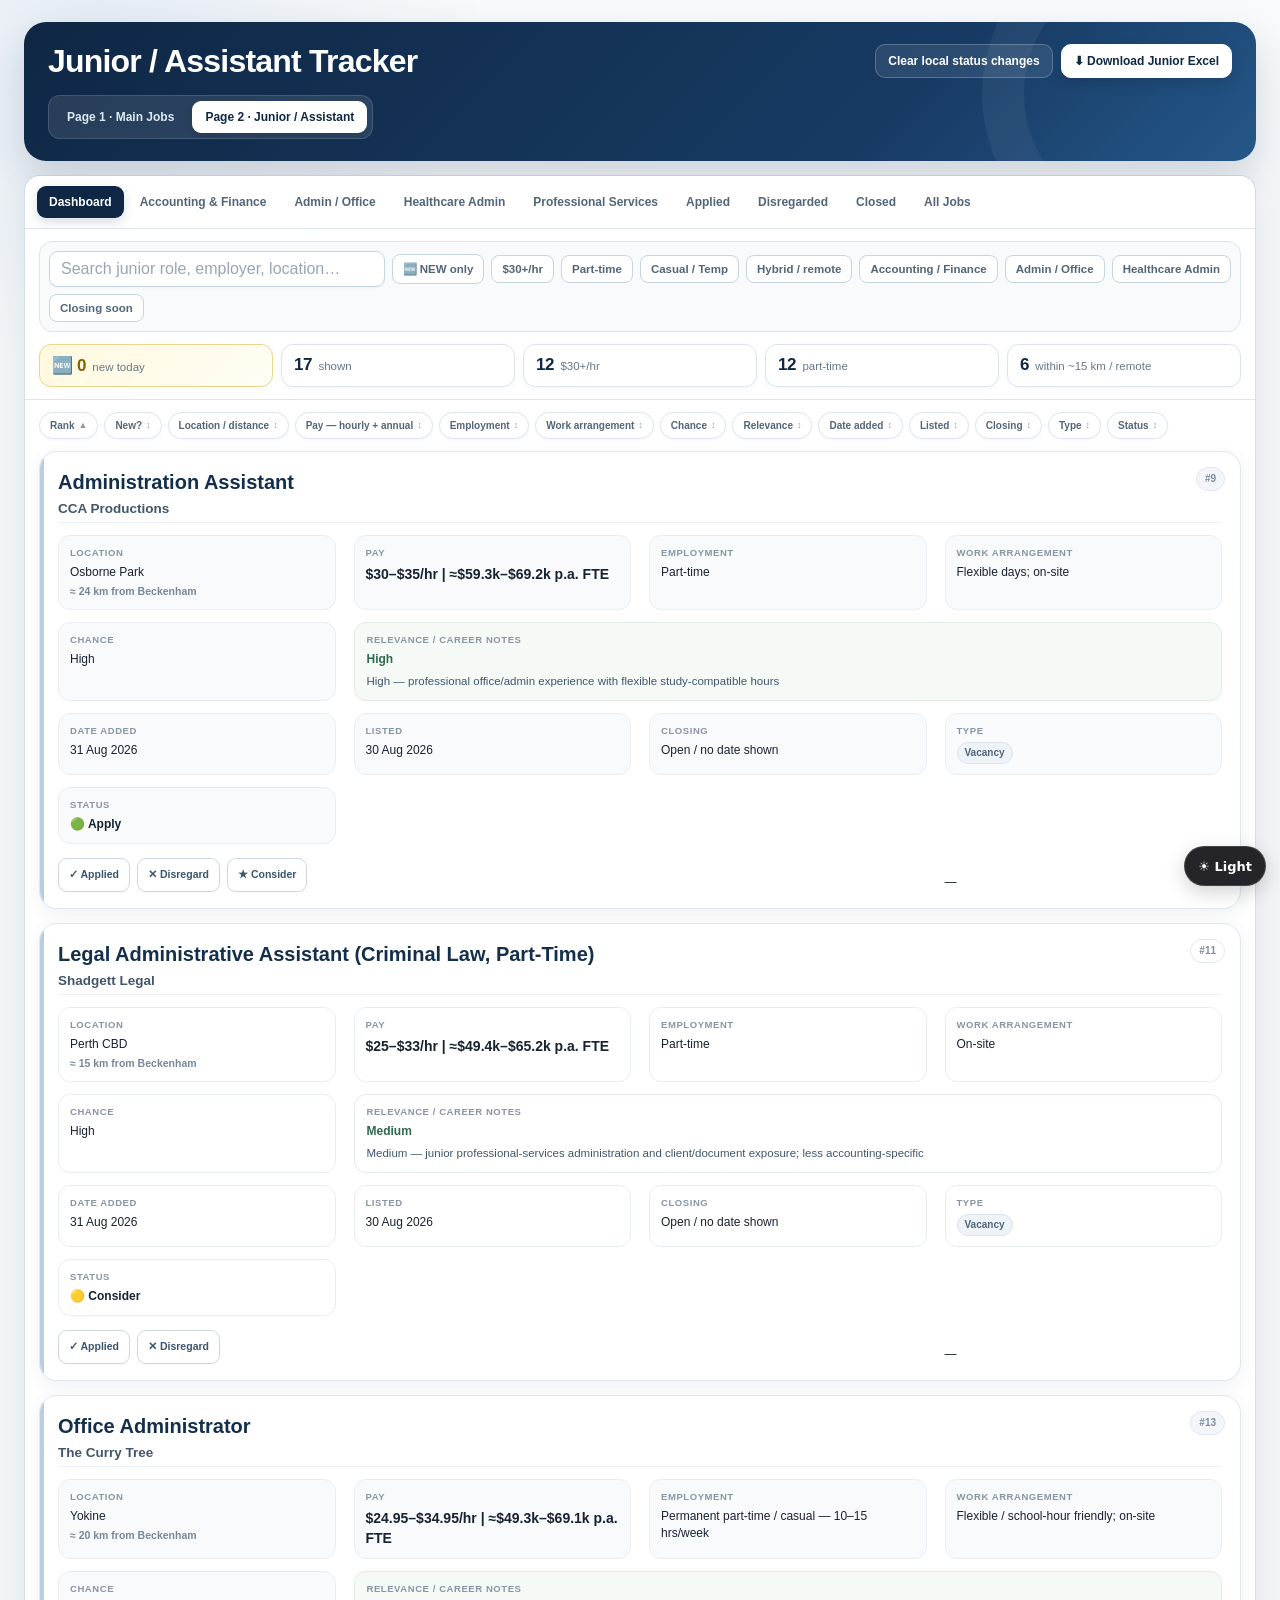
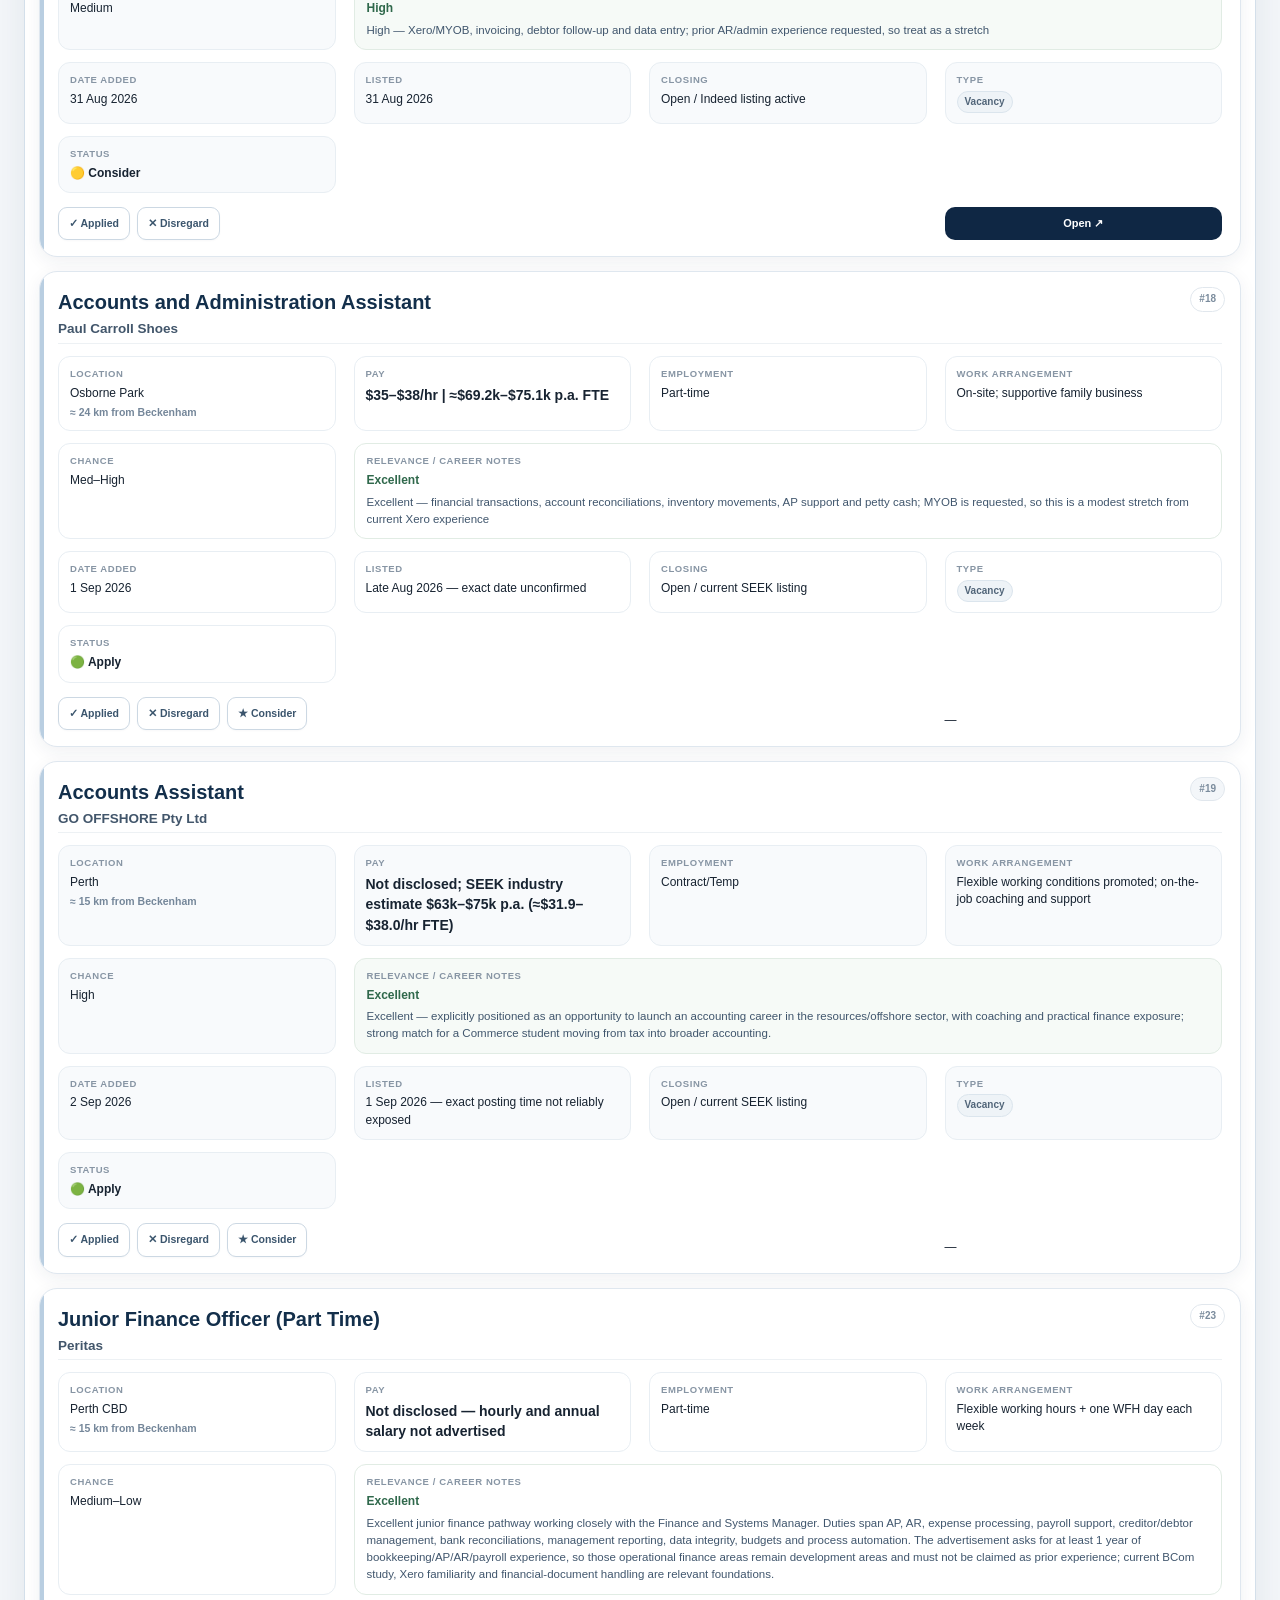
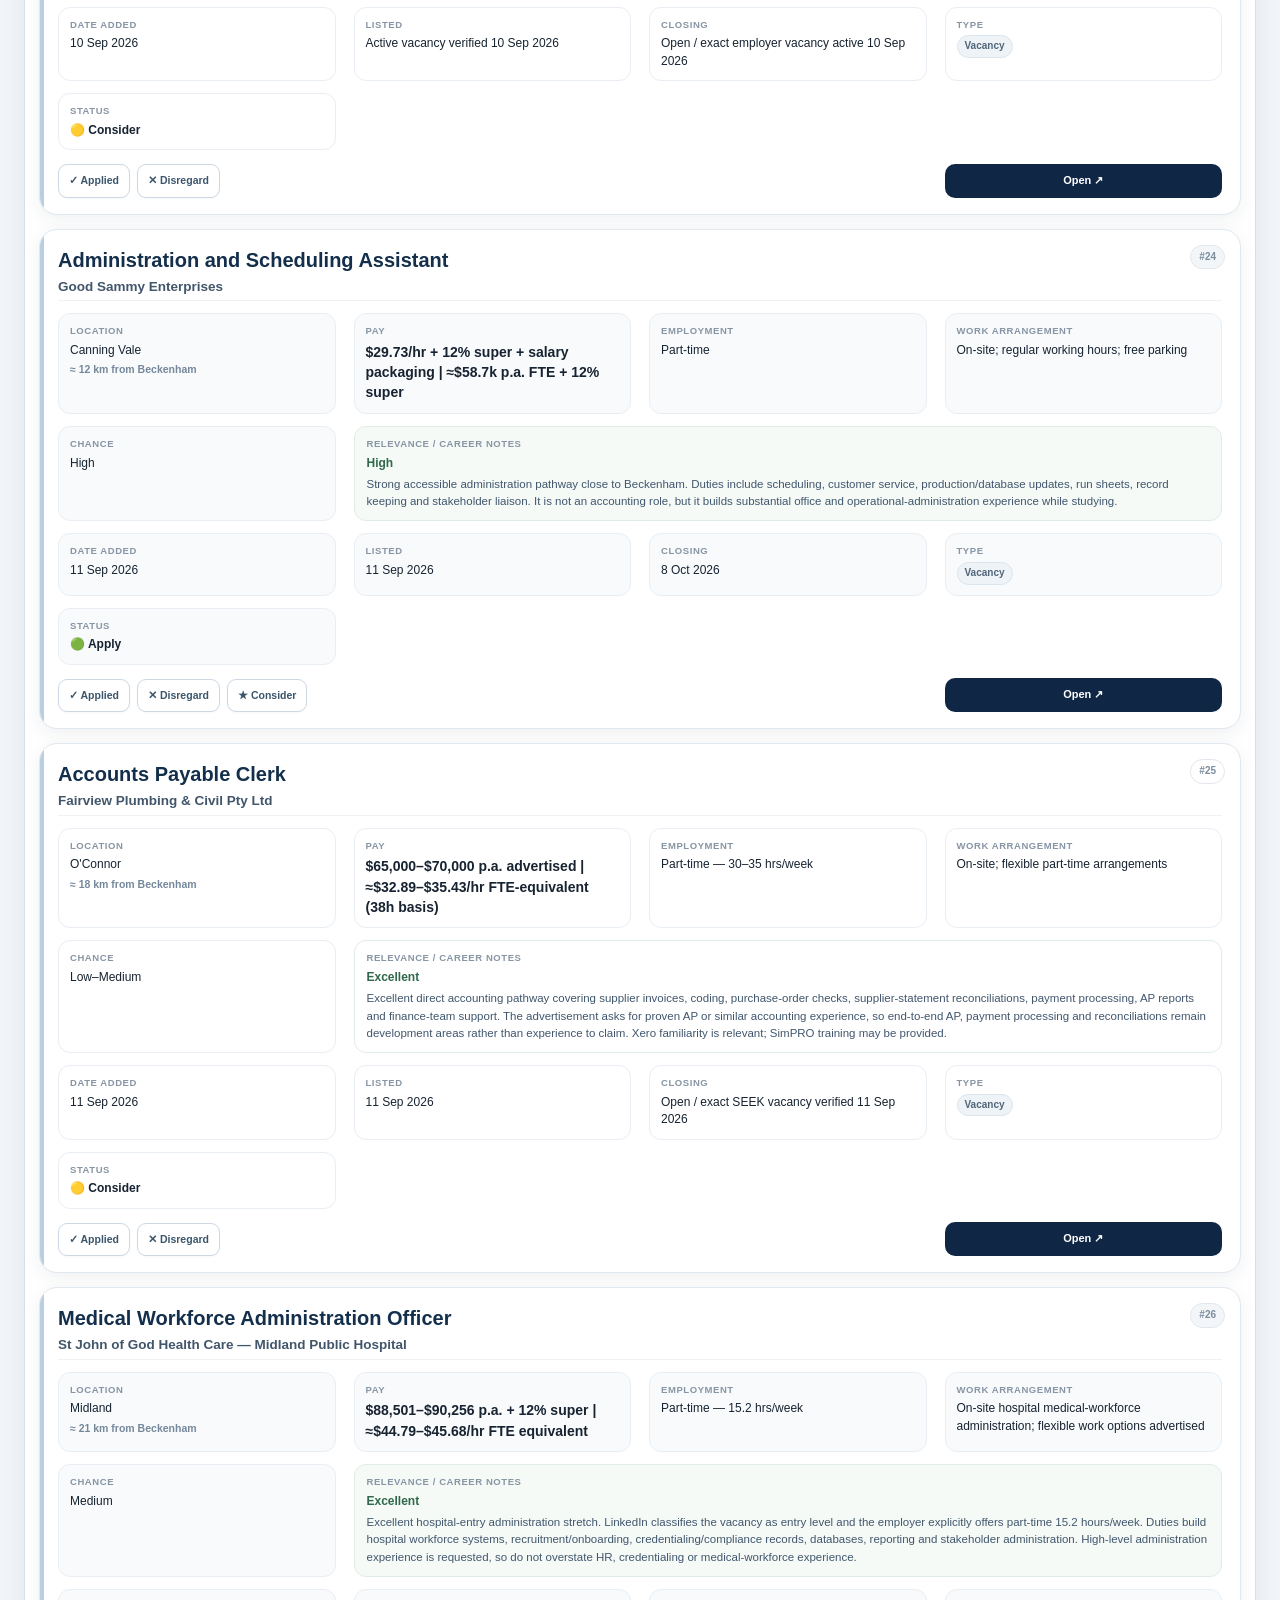
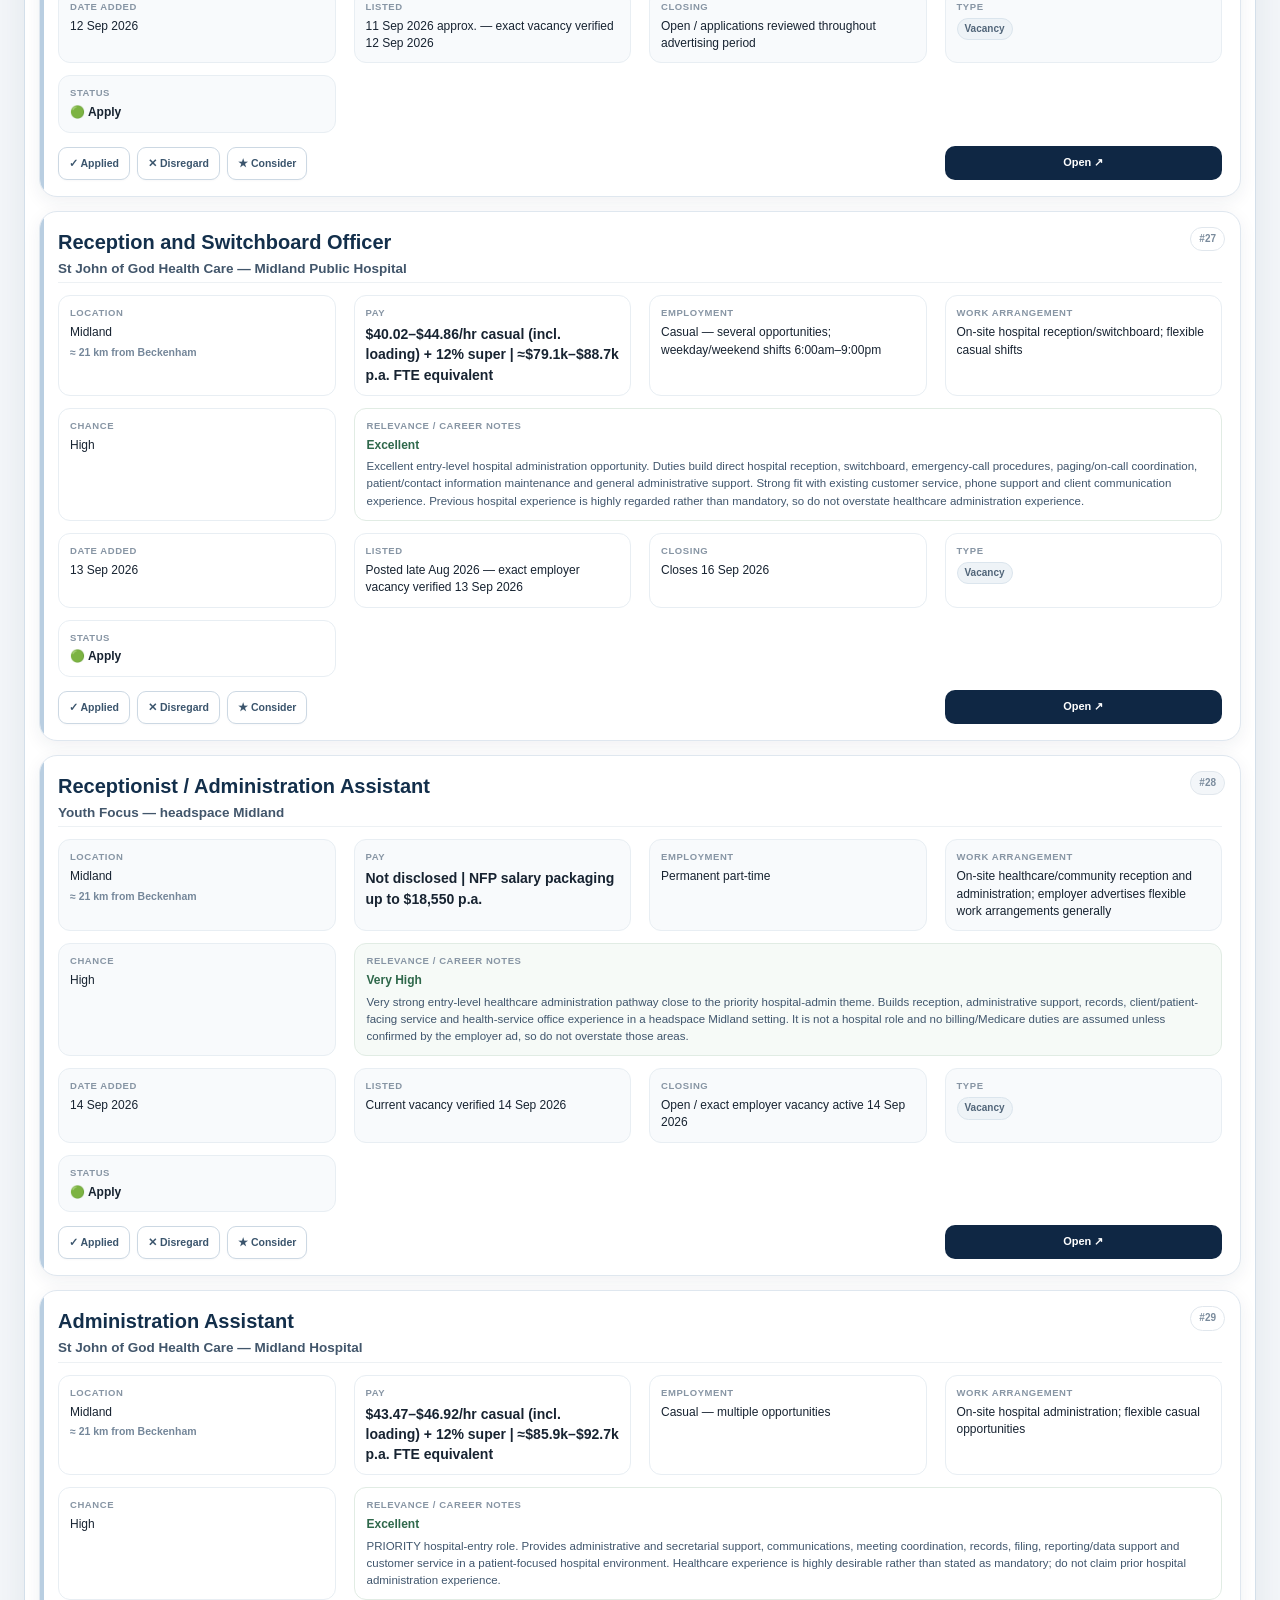
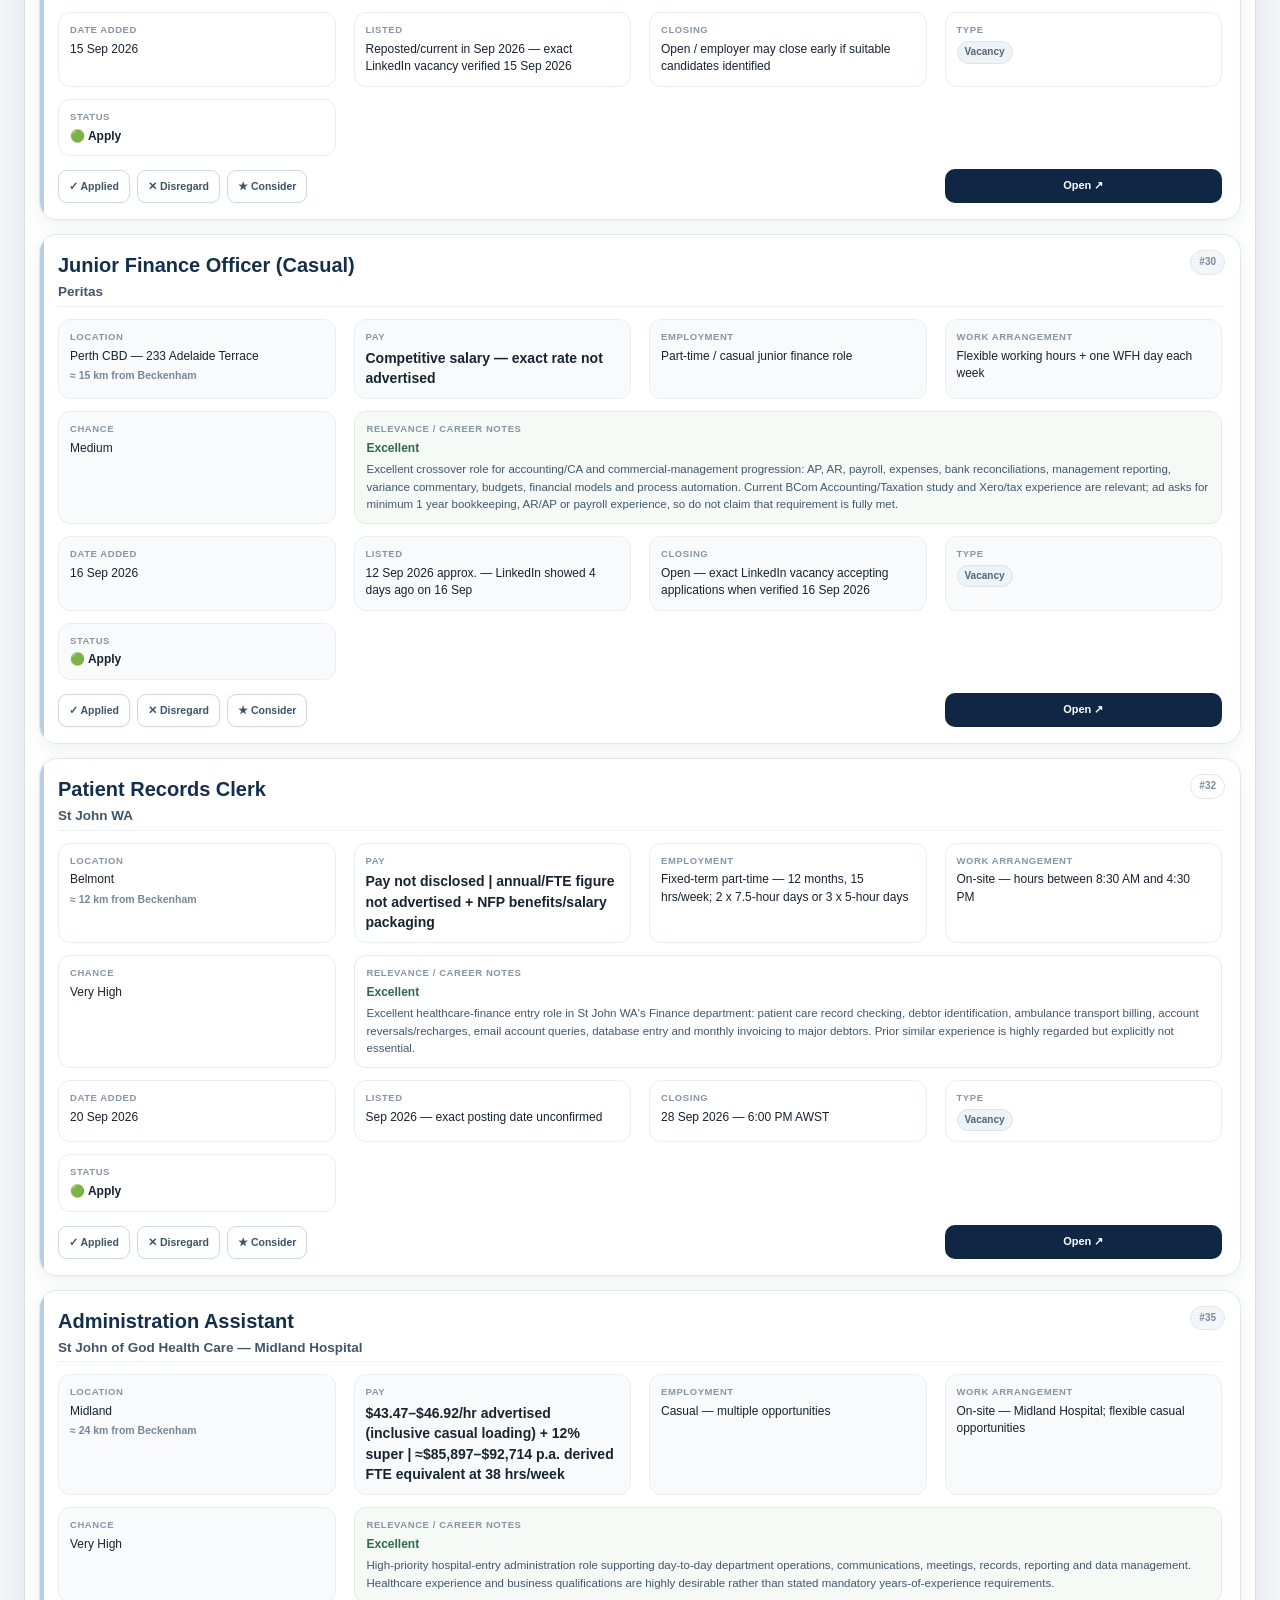
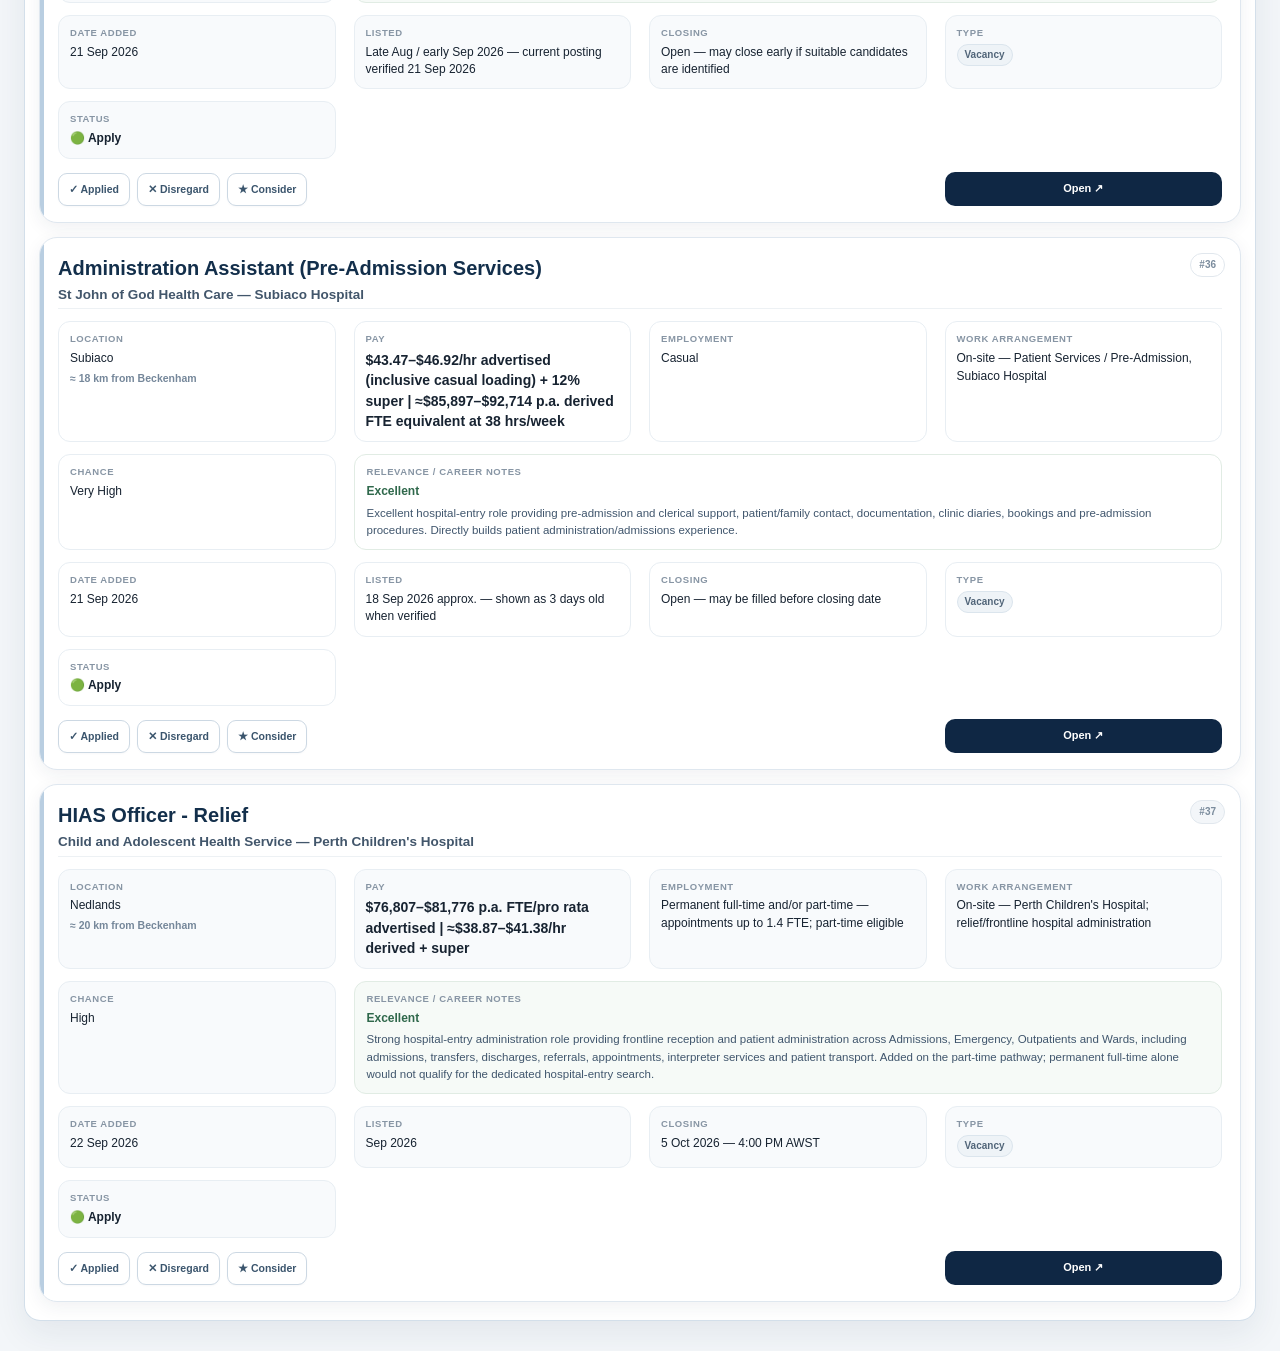
==== commit 2cd17dae: "Load 22 Sep junior tracker update" ====
--- a/junior.html
+++ b/junior.html
@@ -61,6 +61,7 @@
 <script src="junior-daily-20260919.js?v=20260919-daily1"></script>
 <script src="junior-daily-20260920.js?v=20260920-daily1"></script>
 <script src="junior-daily-20260921.js?v=20260921-daily1"></script>
+<script src="junior-daily-20260922.js?v=20260922-daily1"></script>
 <script src="junior-app.js?v=20260902-fullaudit2"></script>
 <script src="exact-source-policy.js?v=20260904-exact1"></script>
 <script src="dark-mode.js"></script>
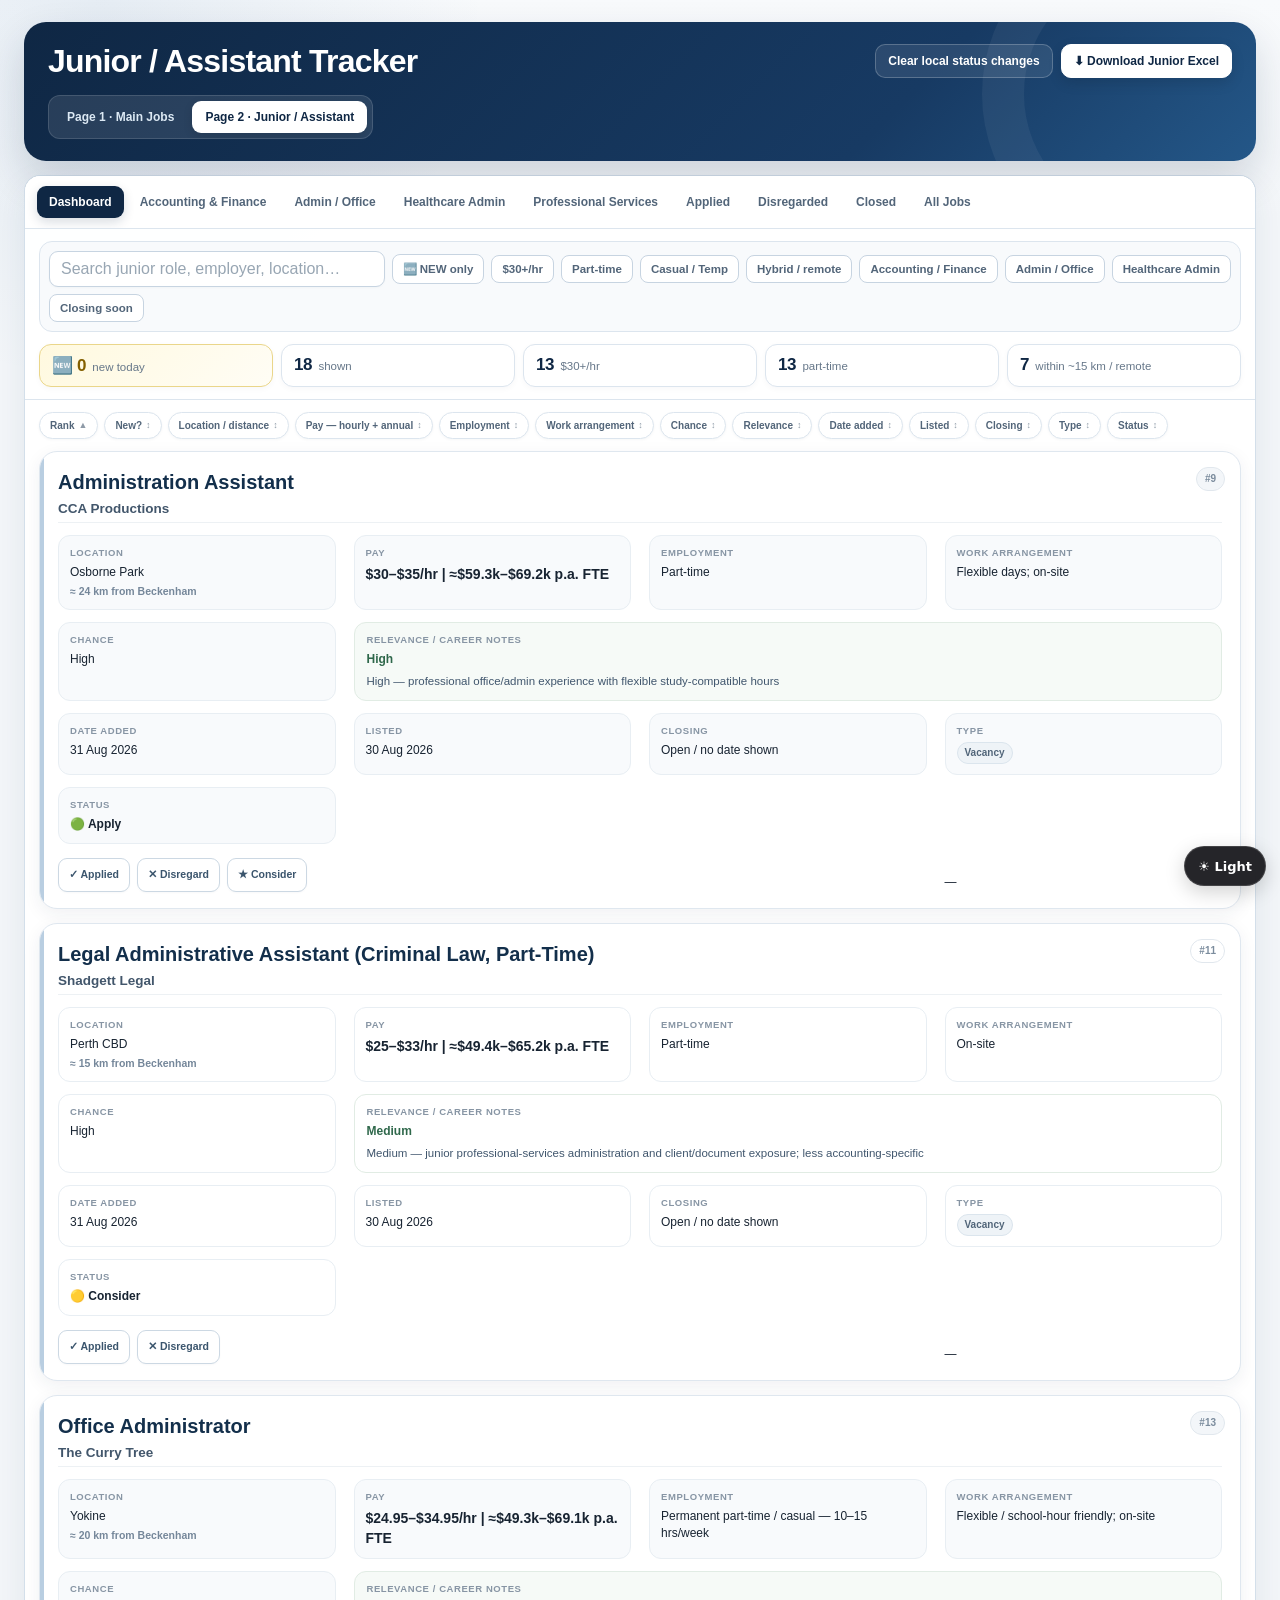
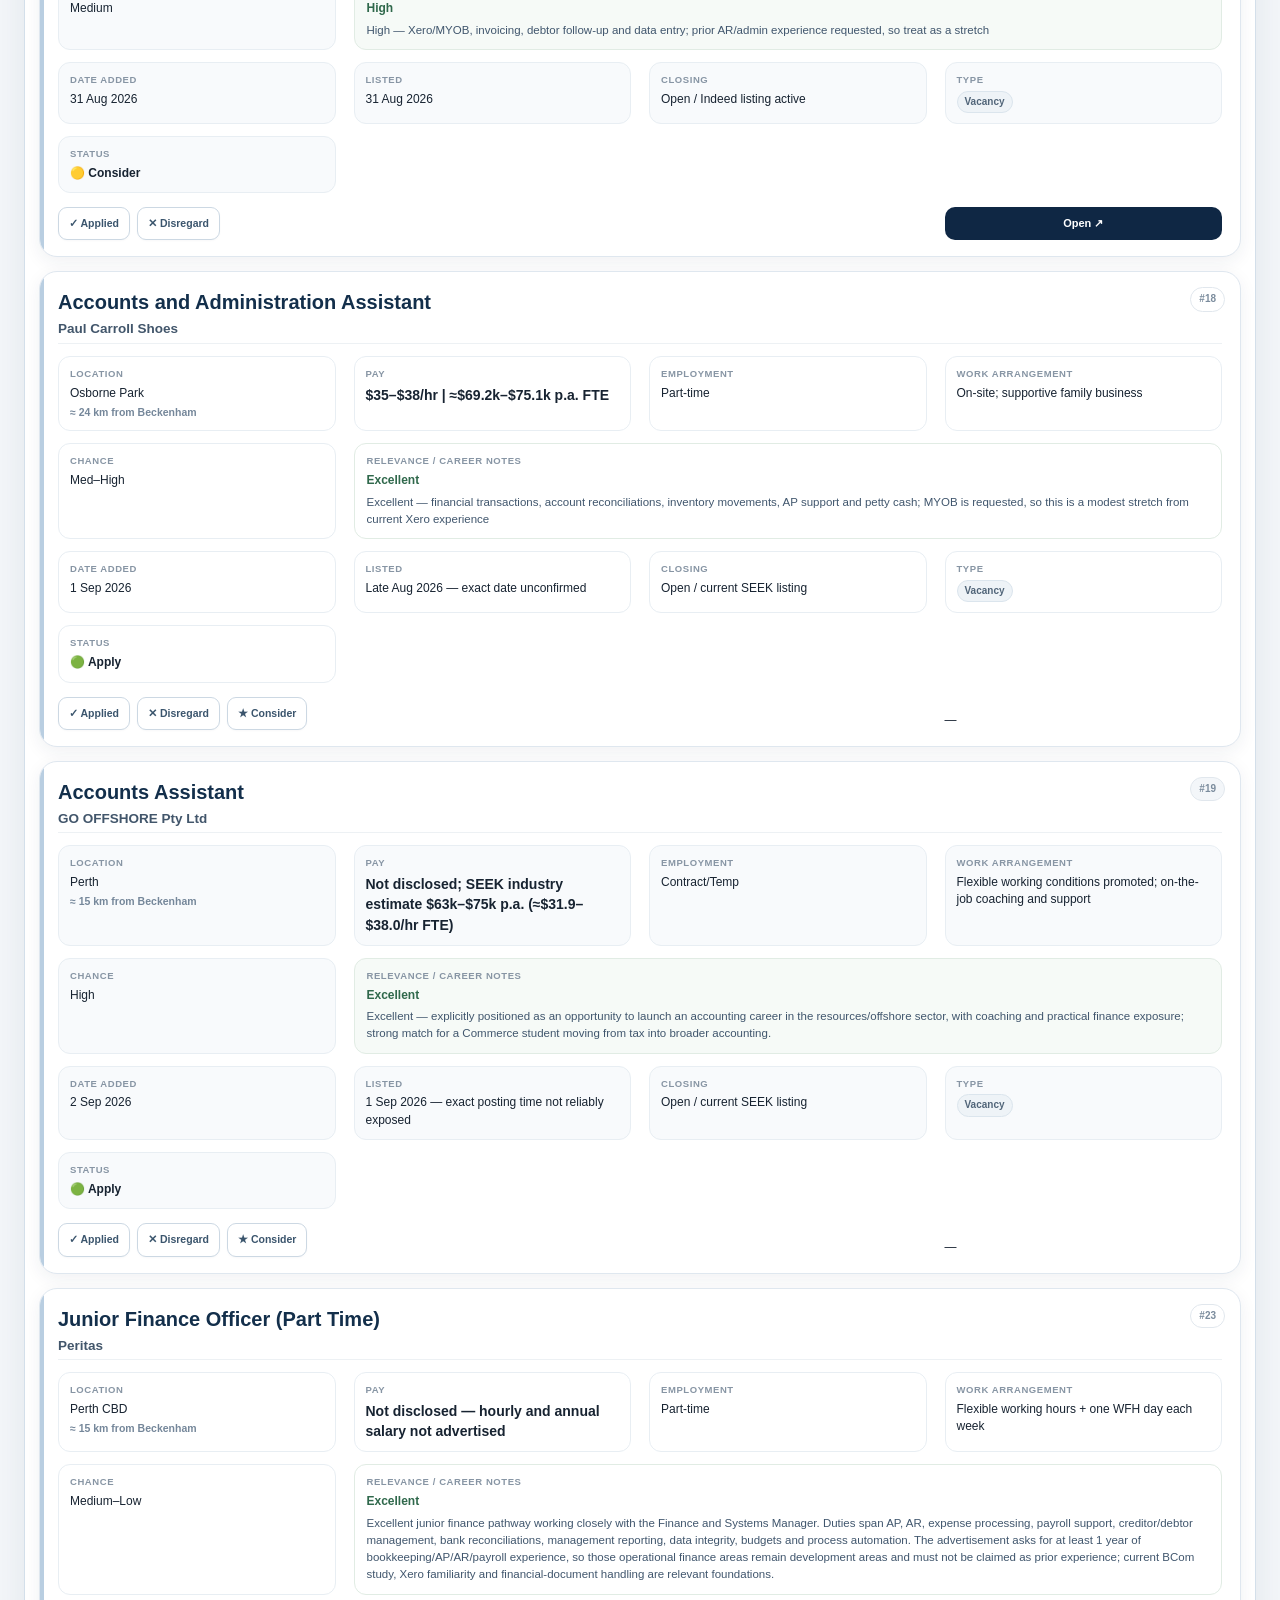
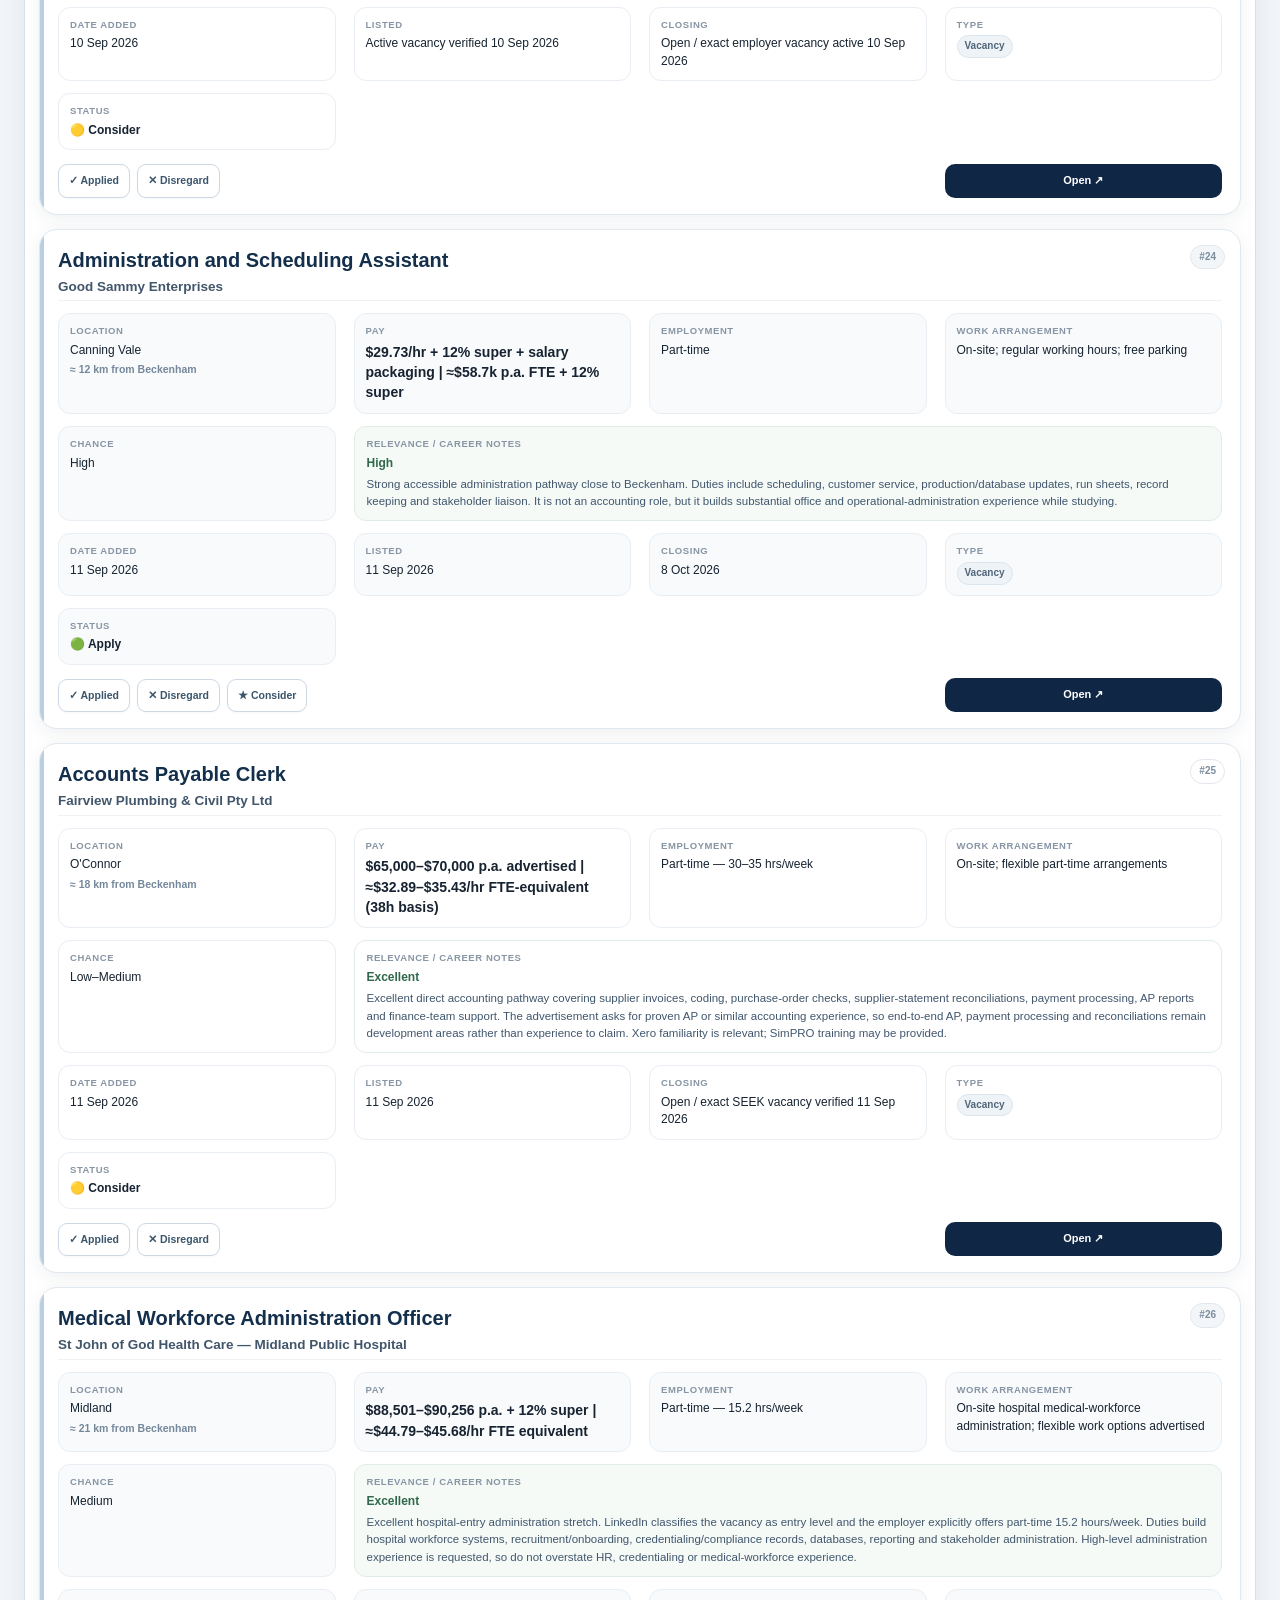
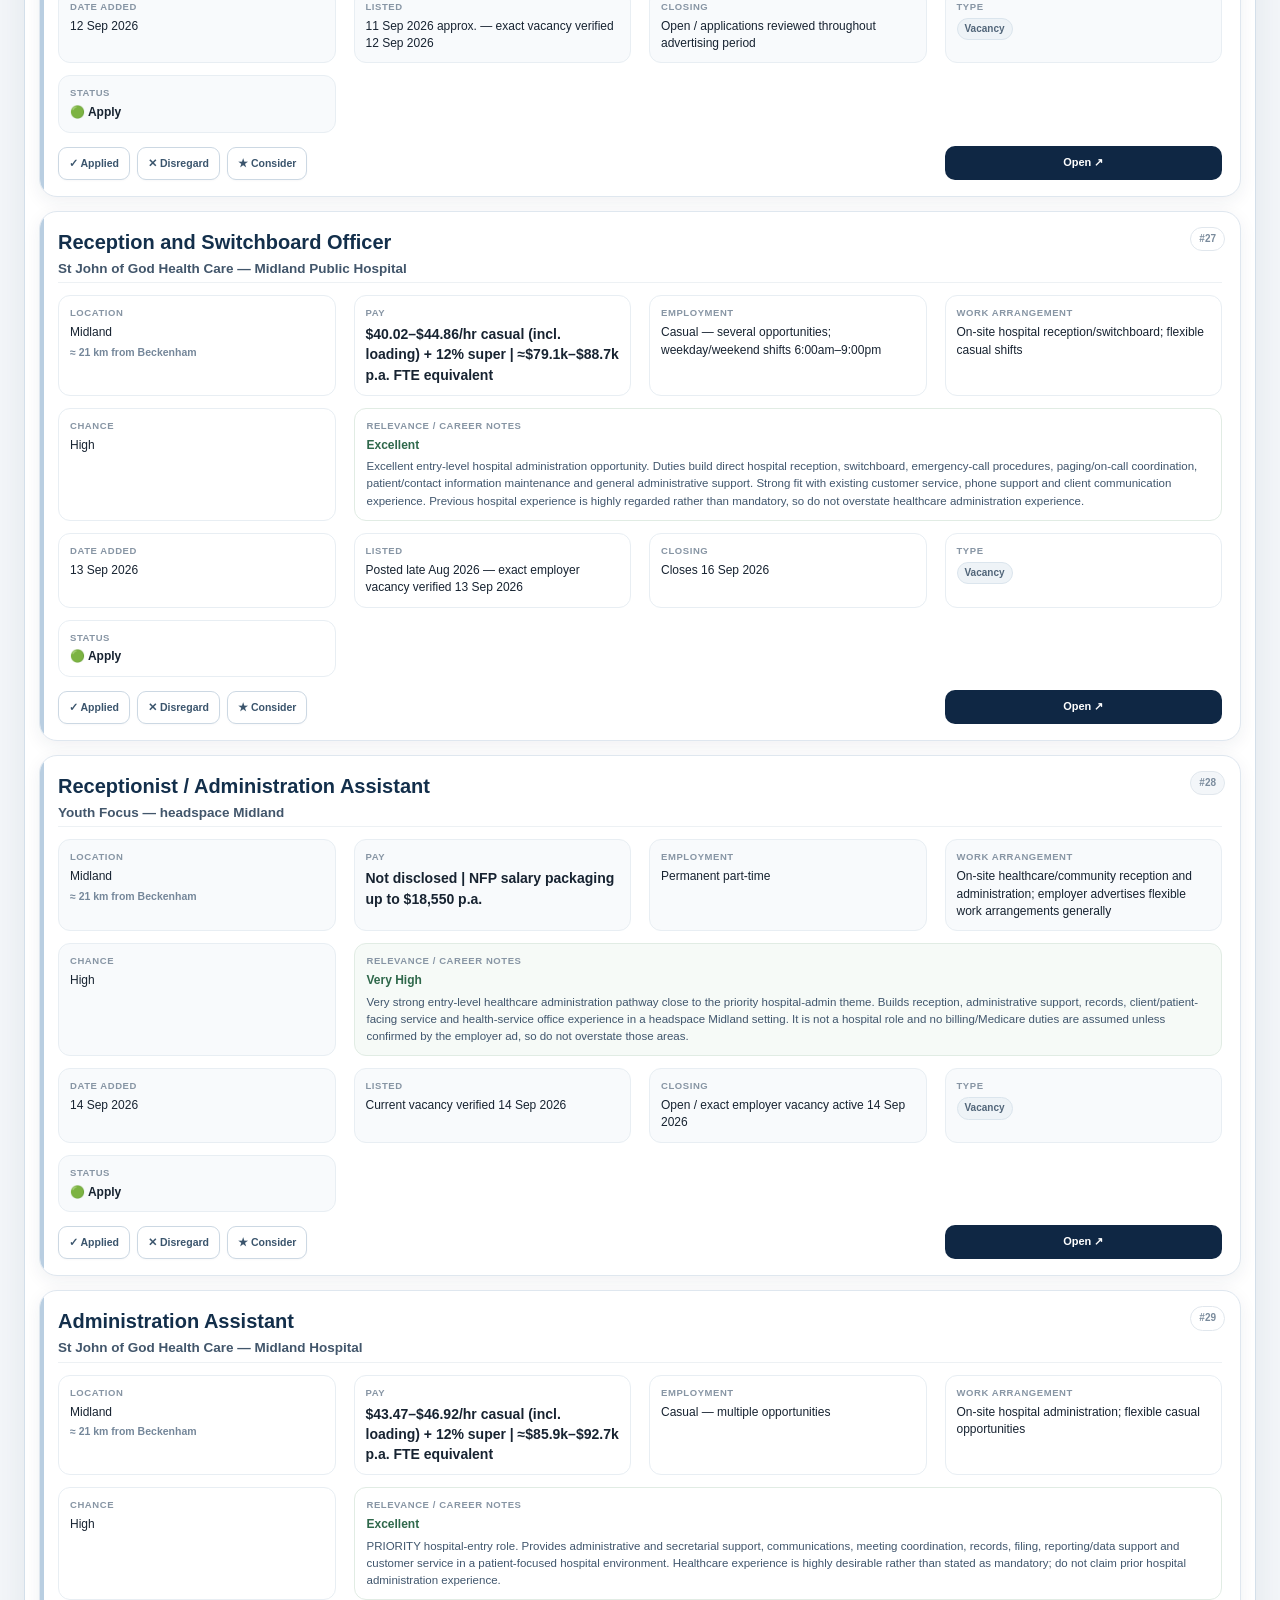
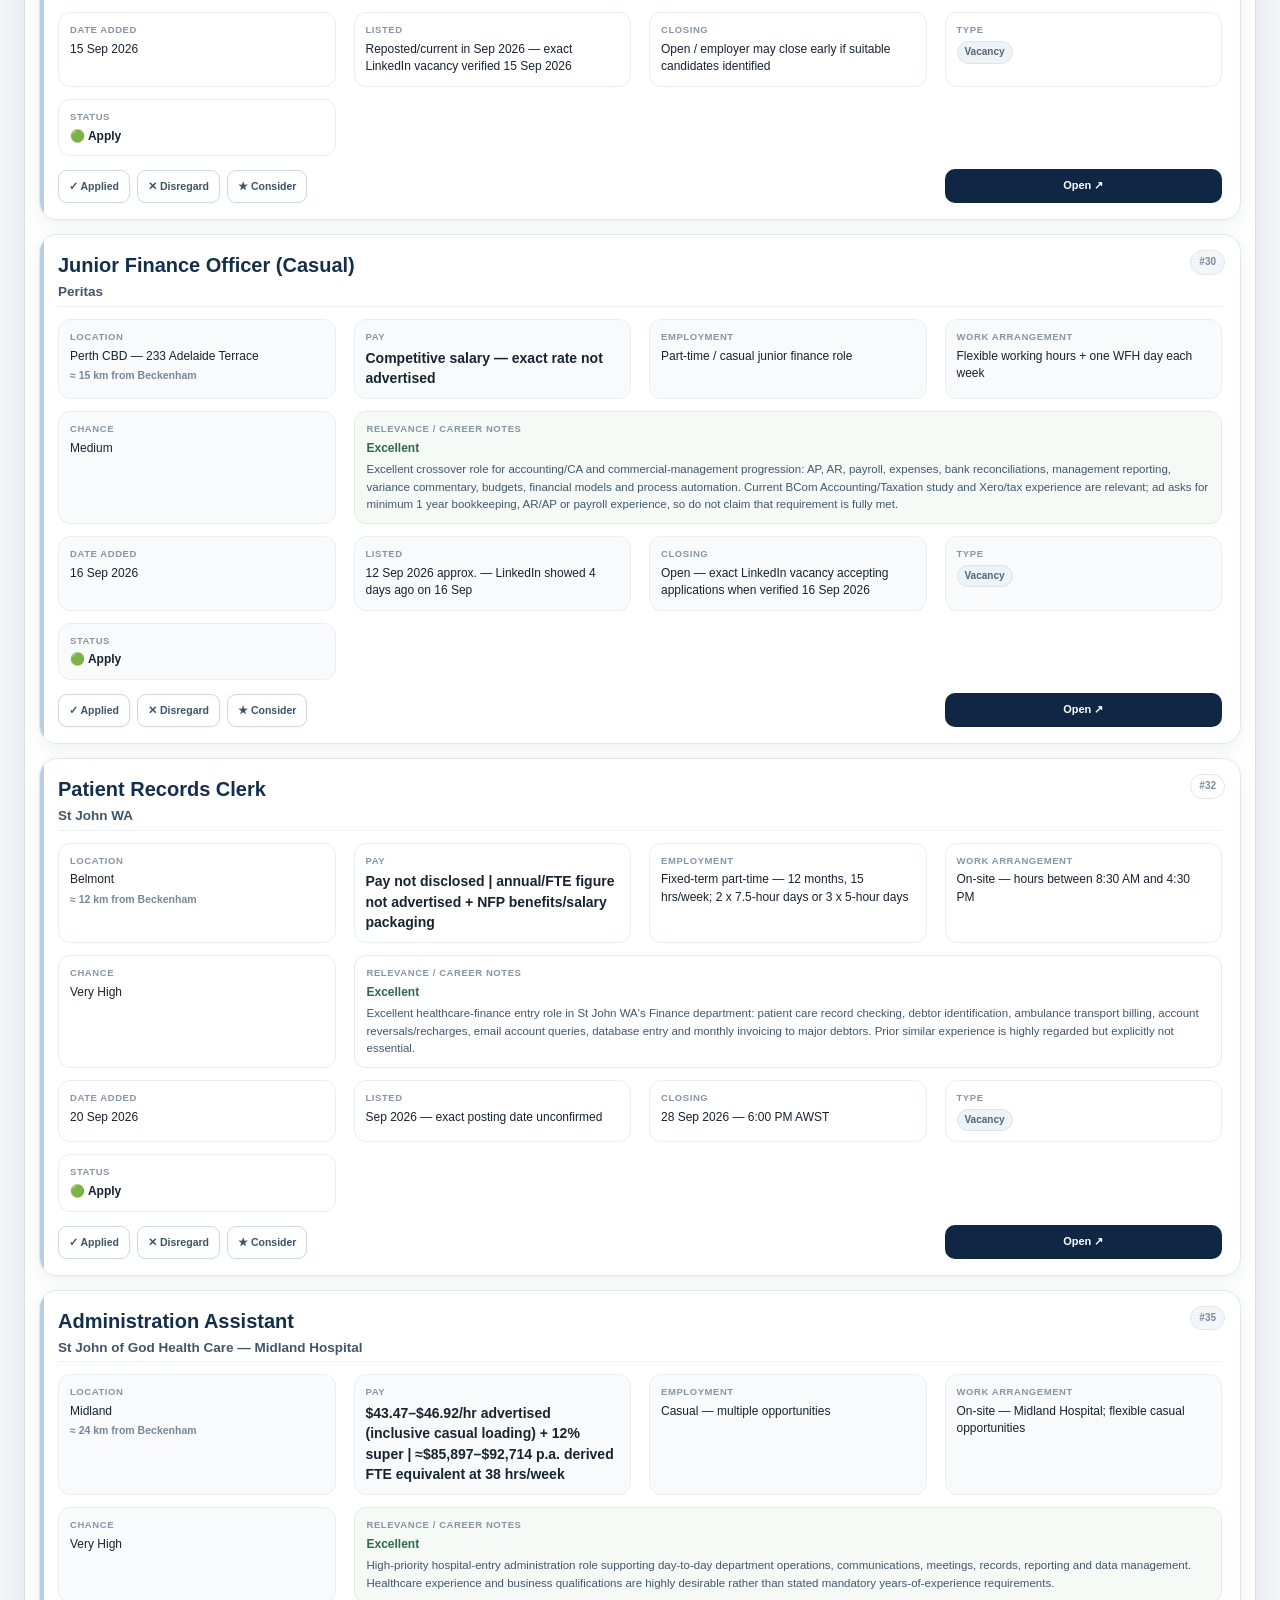
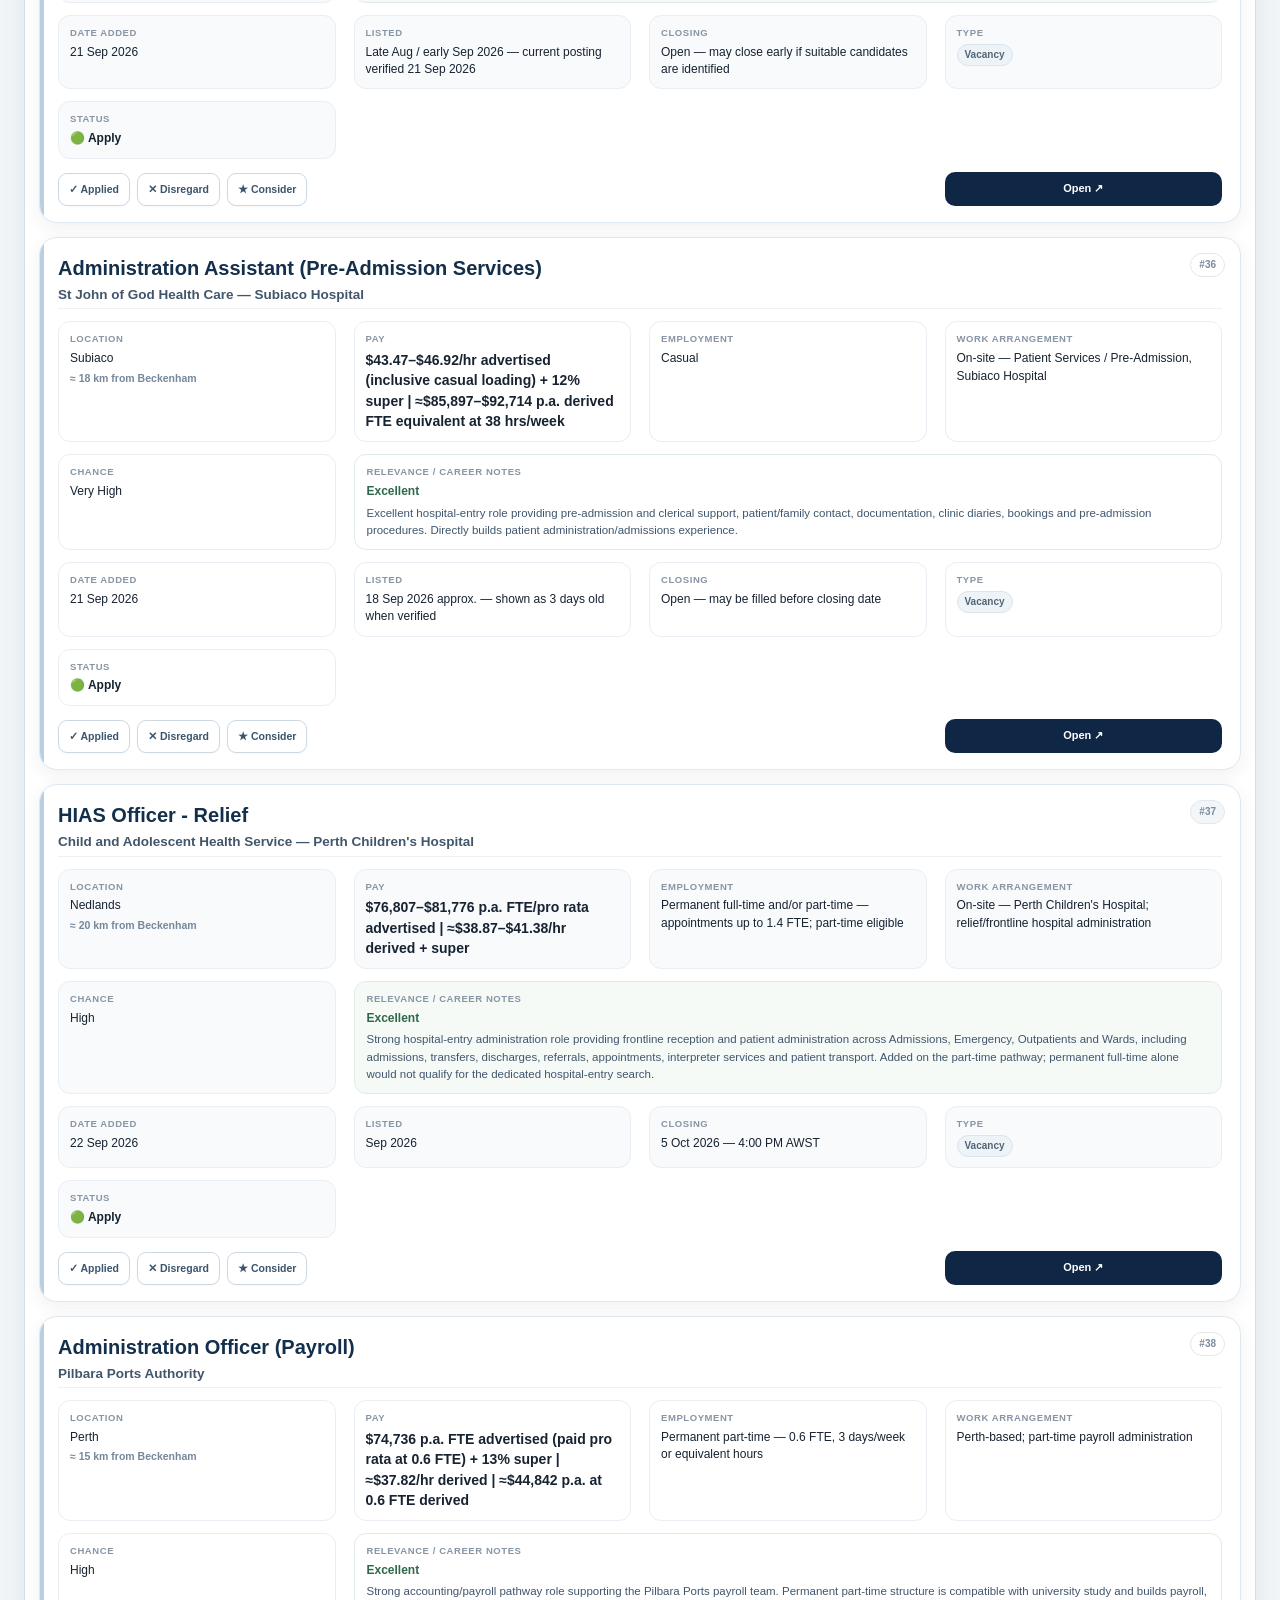
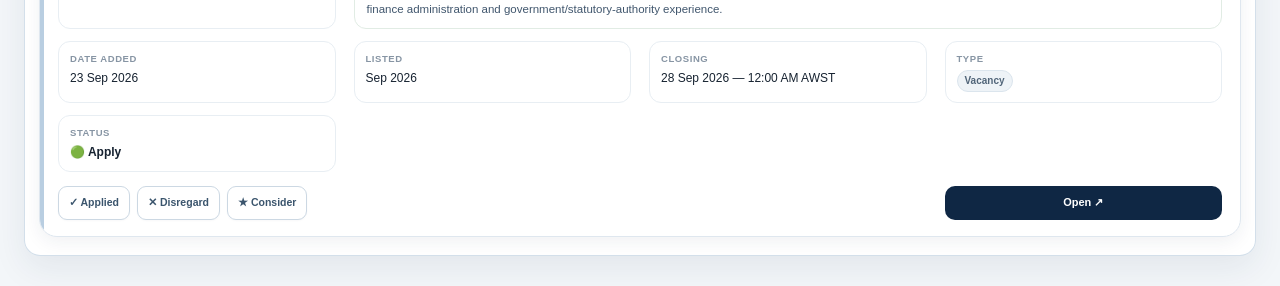
==== commit e0c0999a: "Load 23 Sep junior vacancy update" ====
--- a/junior.html
+++ b/junior.html
@@ -62,6 +62,7 @@
 <script src="junior-daily-20260920.js?v=20260920-daily1"></script>
 <script src="junior-daily-20260921.js?v=20260921-daily1"></script>
 <script src="junior-daily-20260922.js?v=20260922-daily1"></script>
+<script src="junior-daily-20260923.js?v=20260923-daily1"></script>
 <script src="junior-app.js?v=20260902-fullaudit2"></script>
 <script src="exact-source-policy.js?v=20260904-exact1"></script>
 <script src="dark-mode.js"></script>
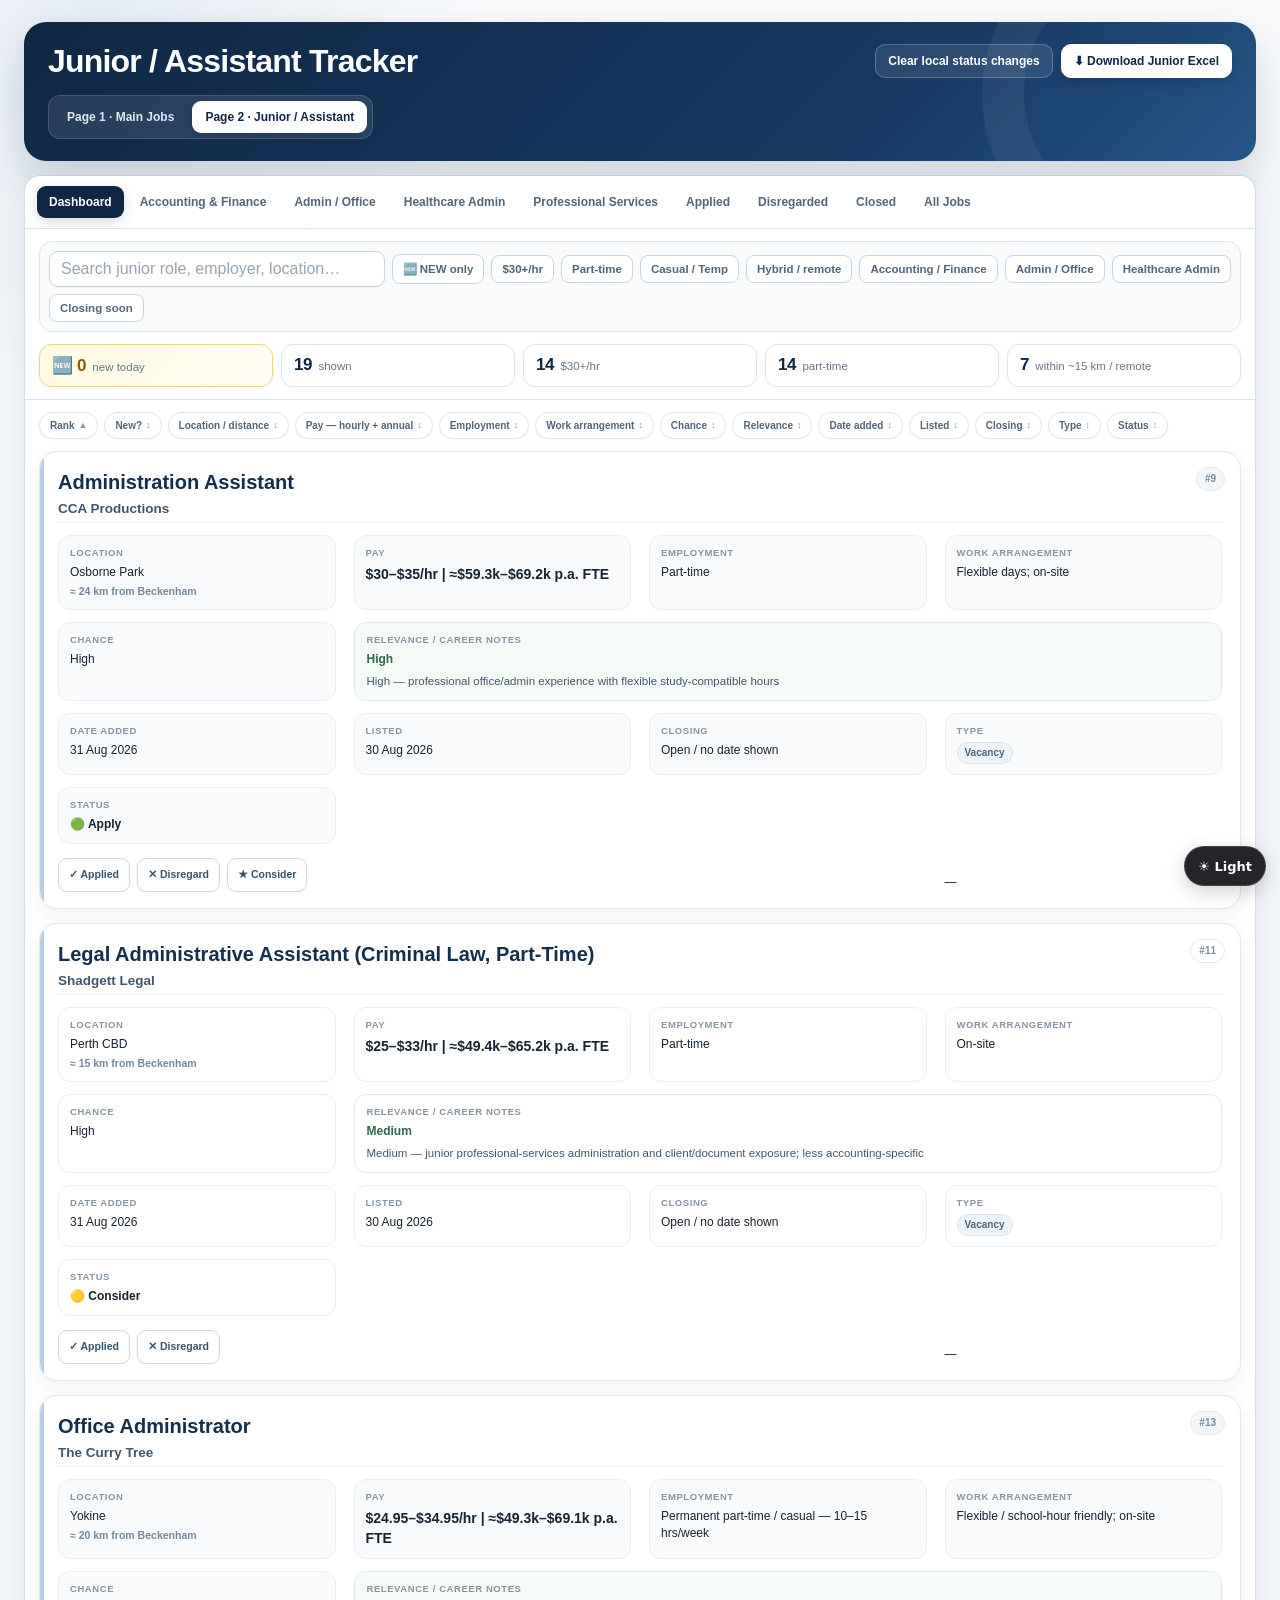
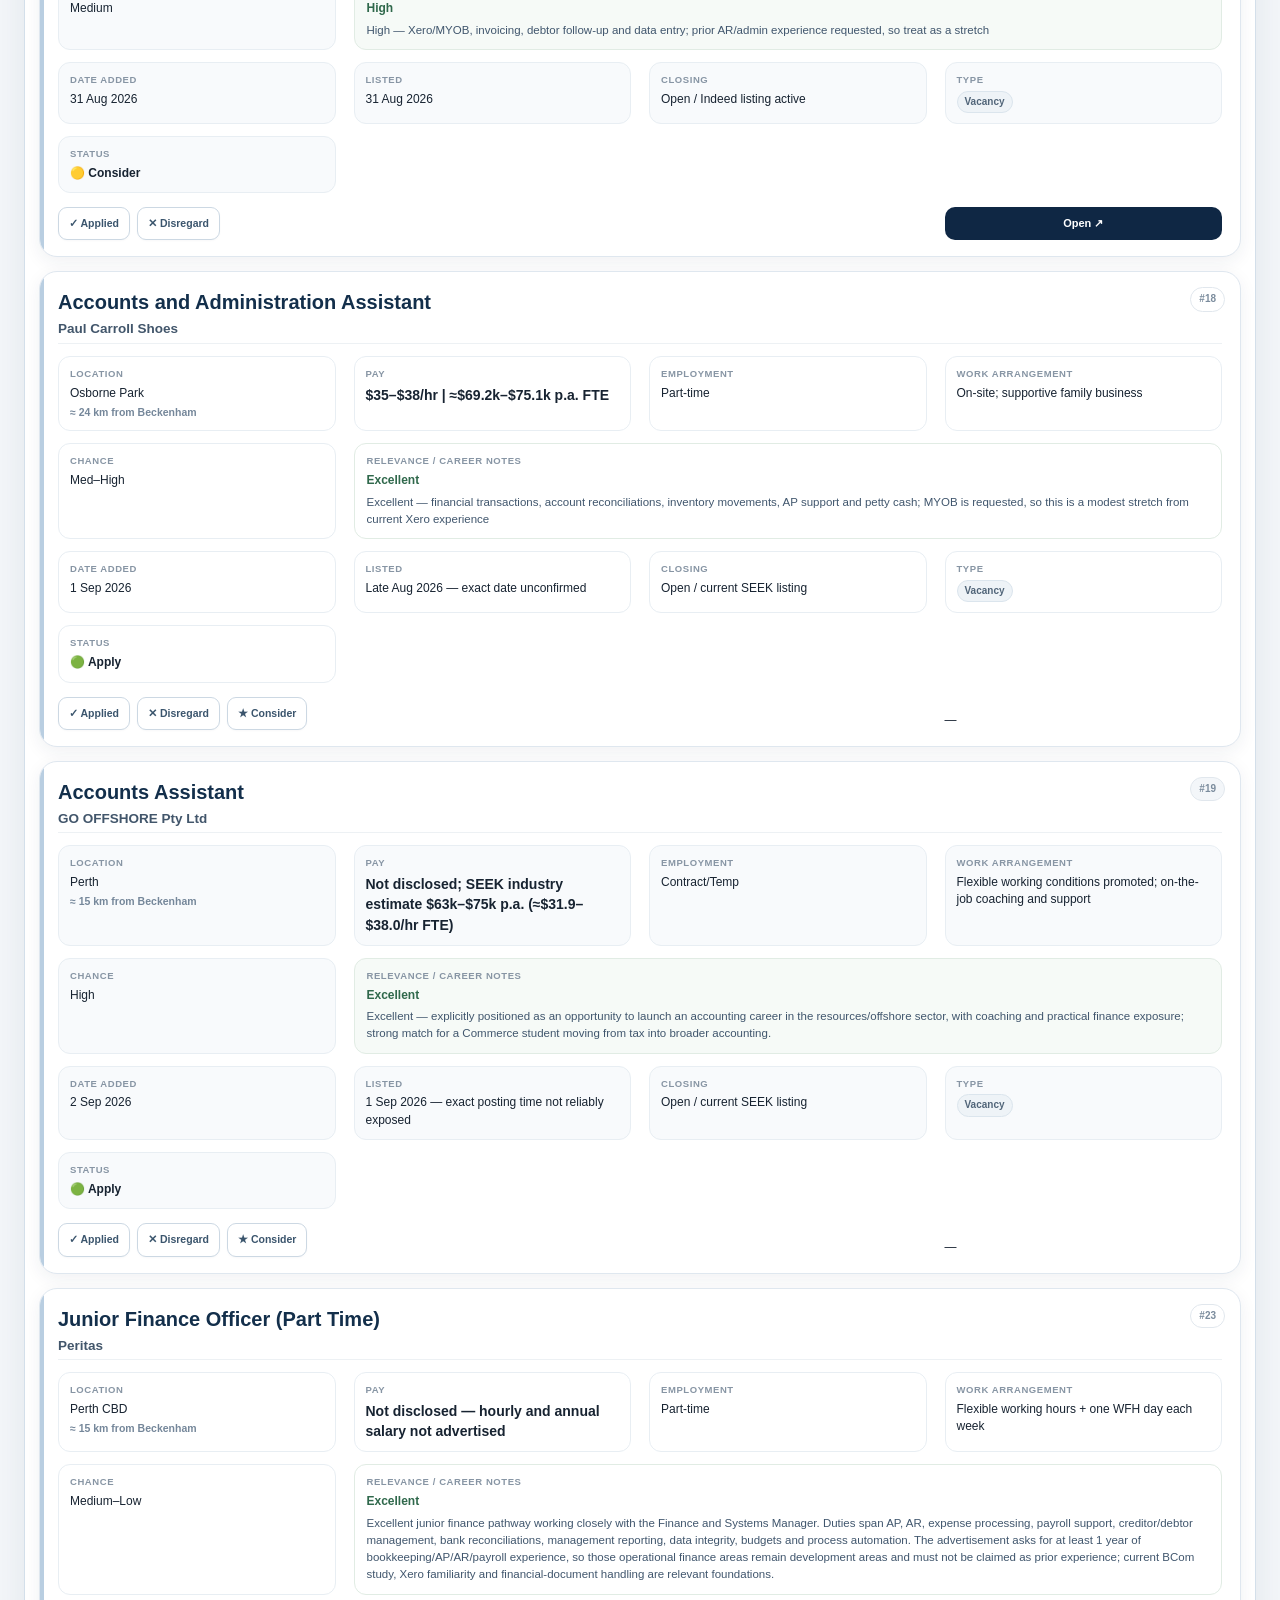
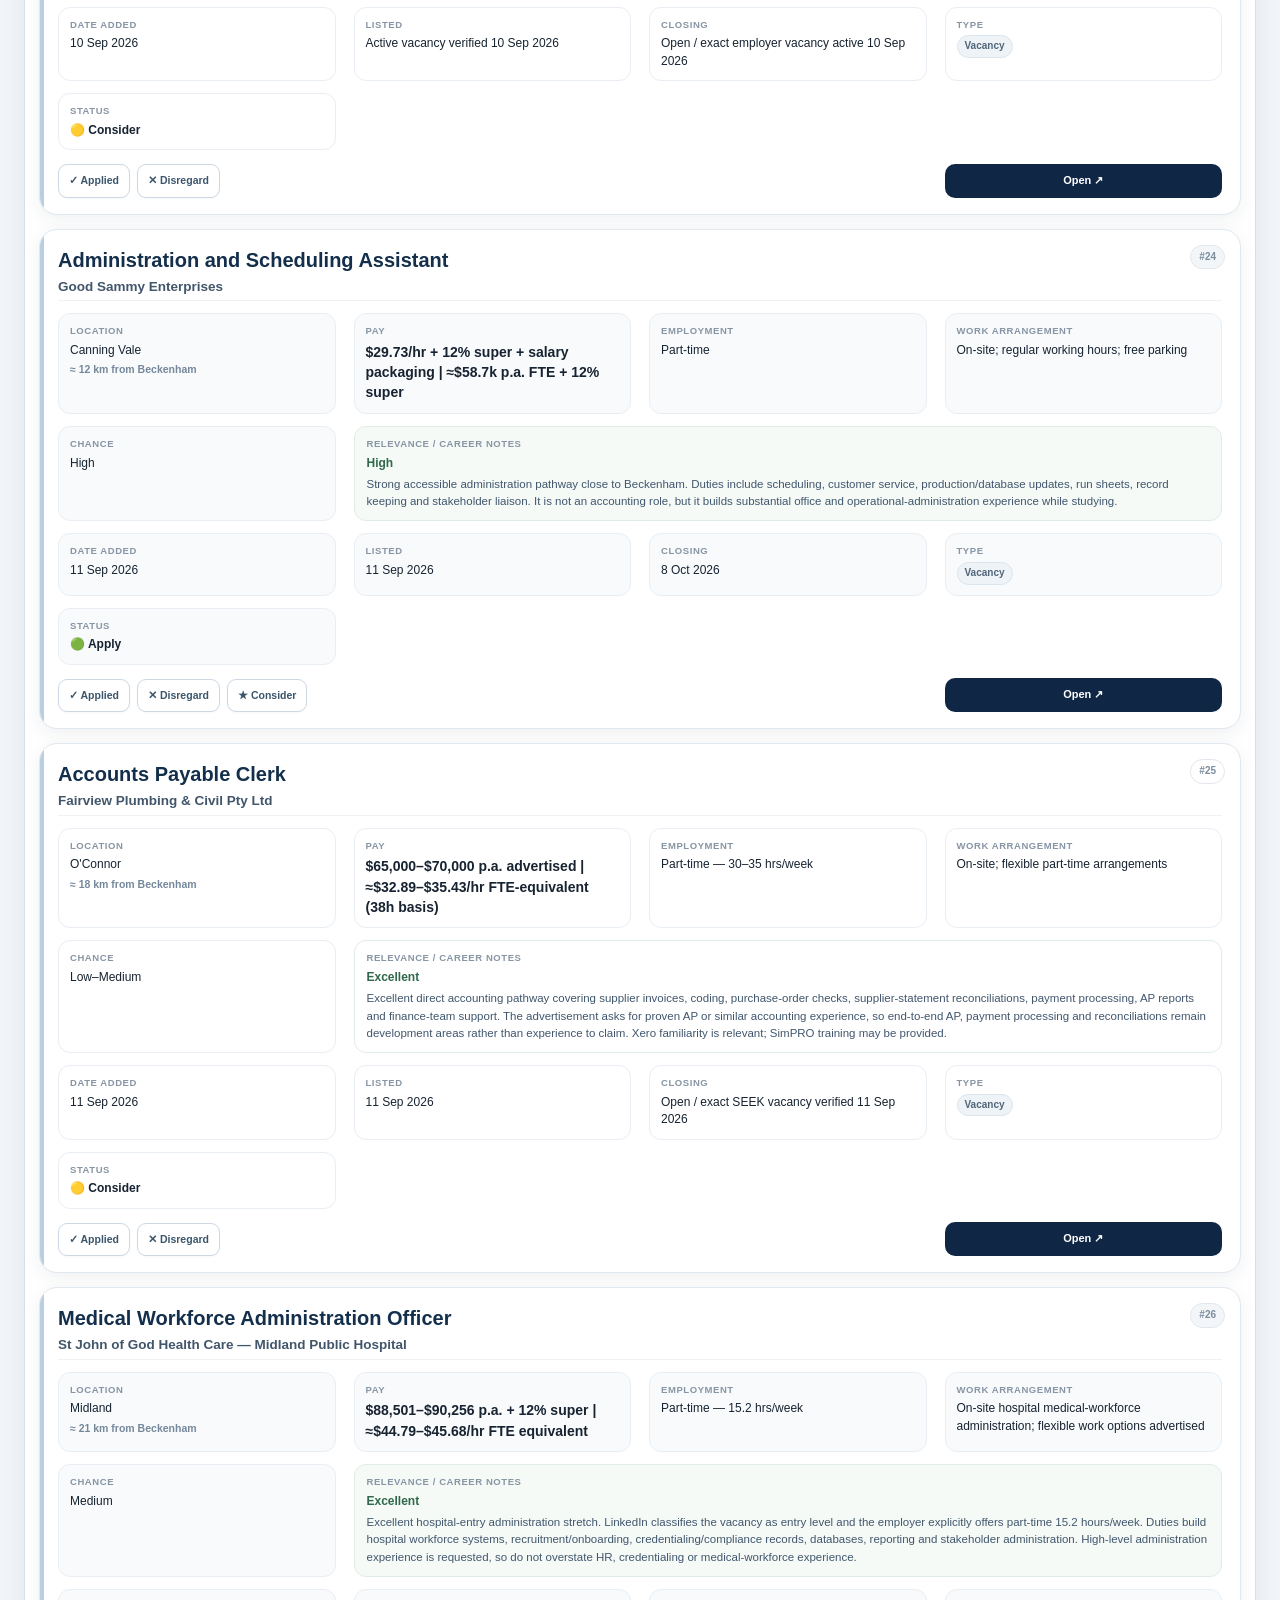
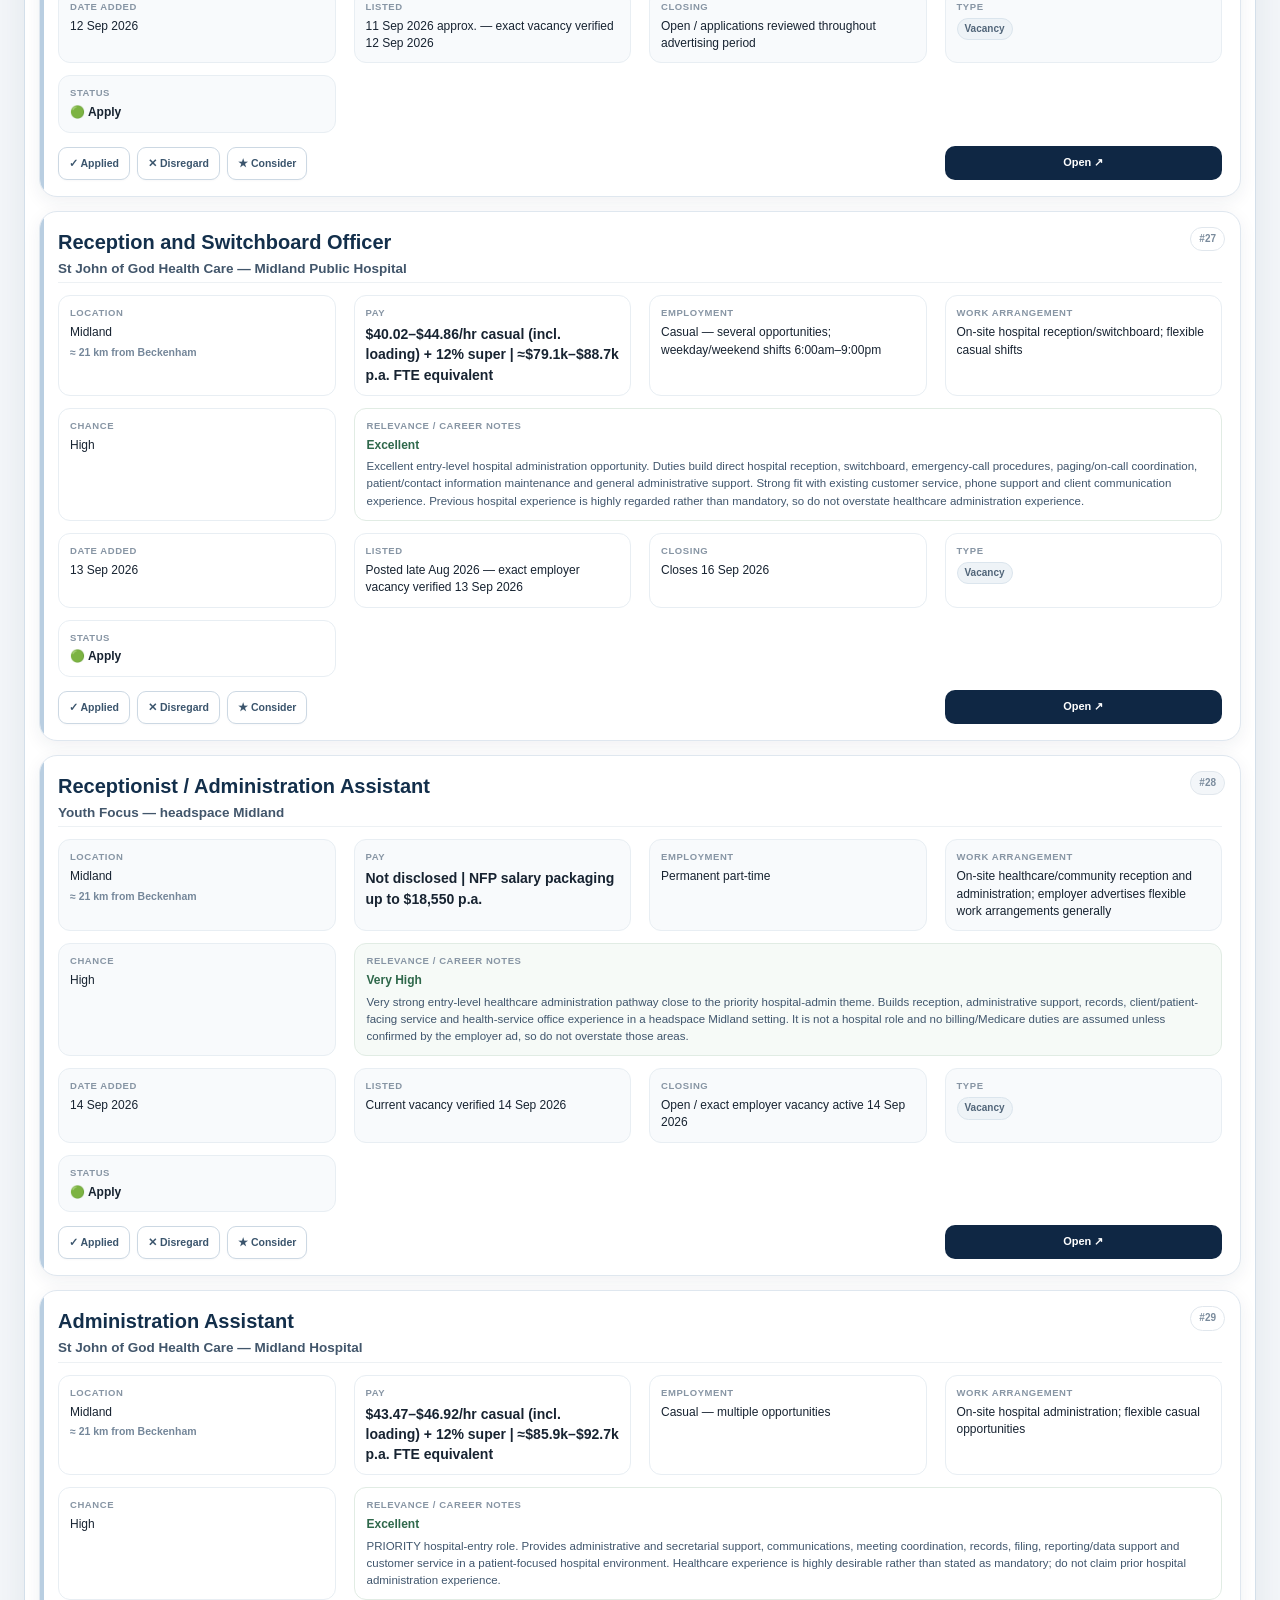
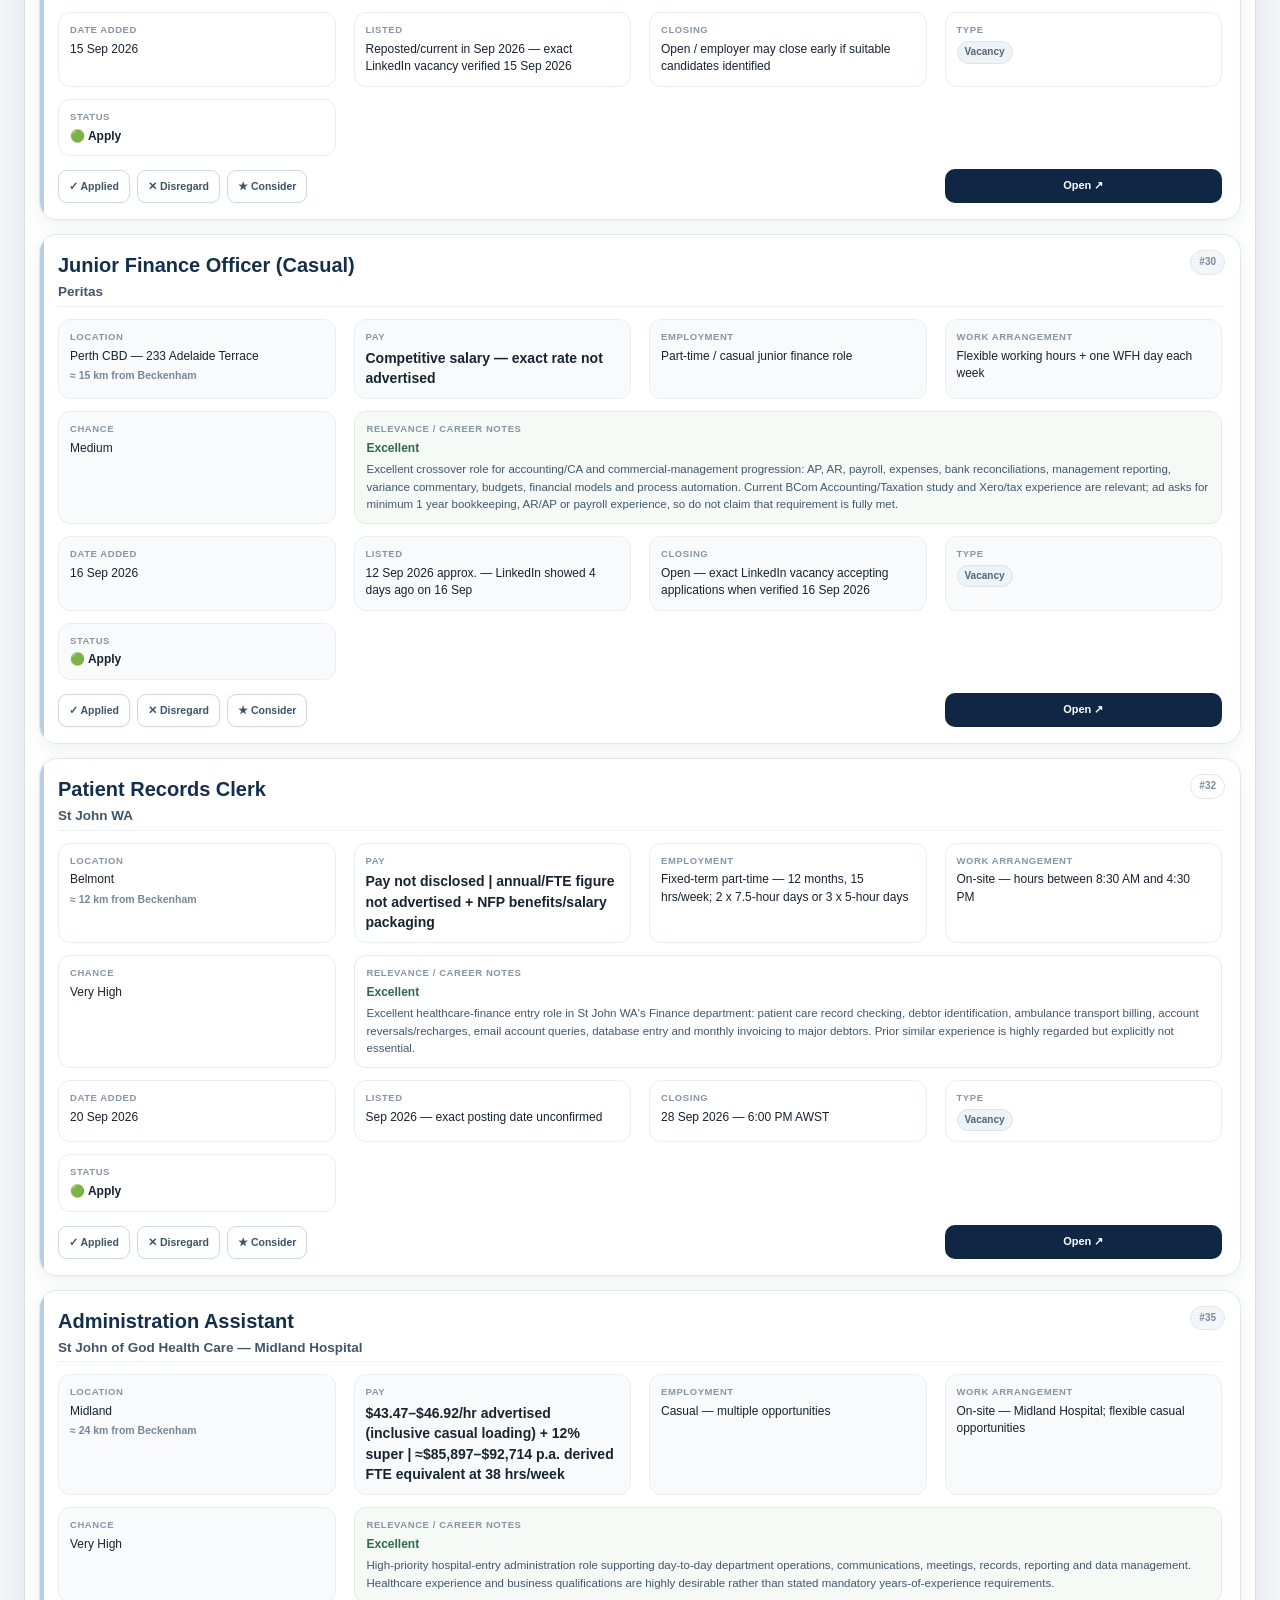
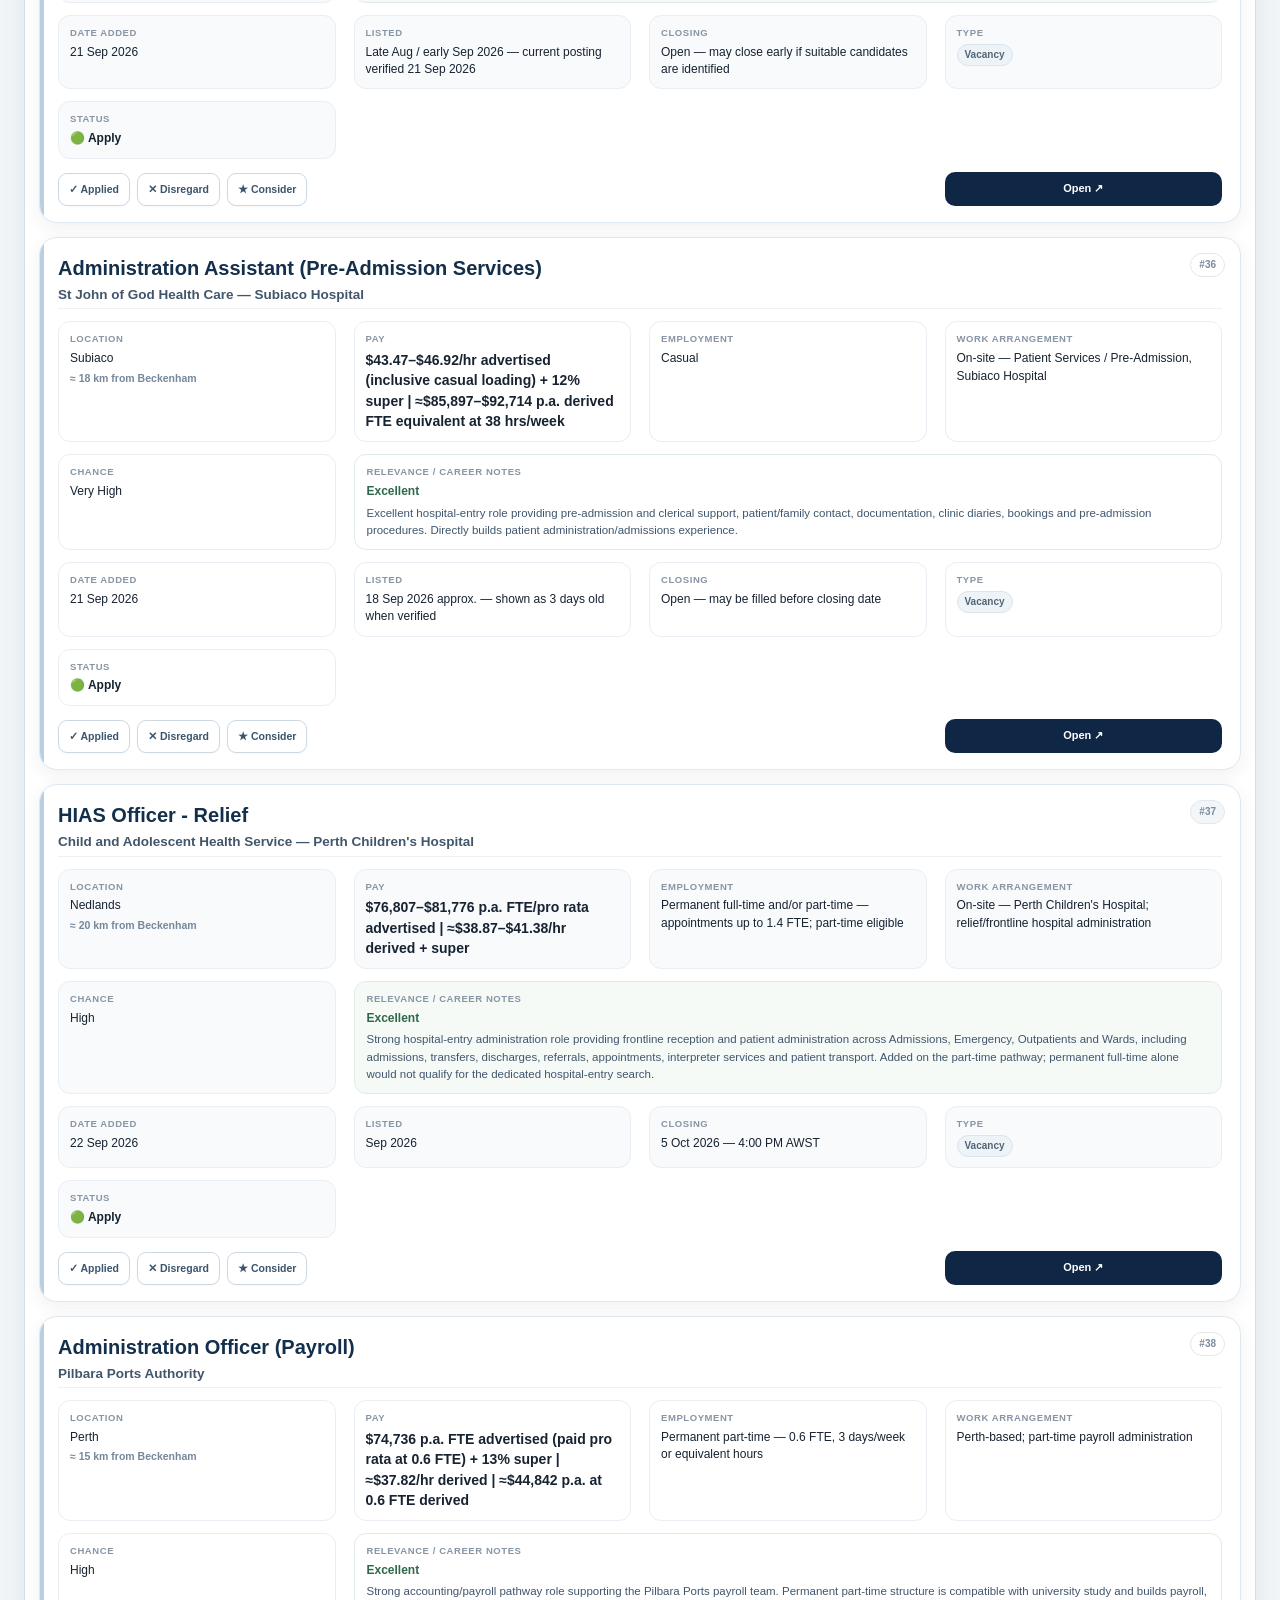
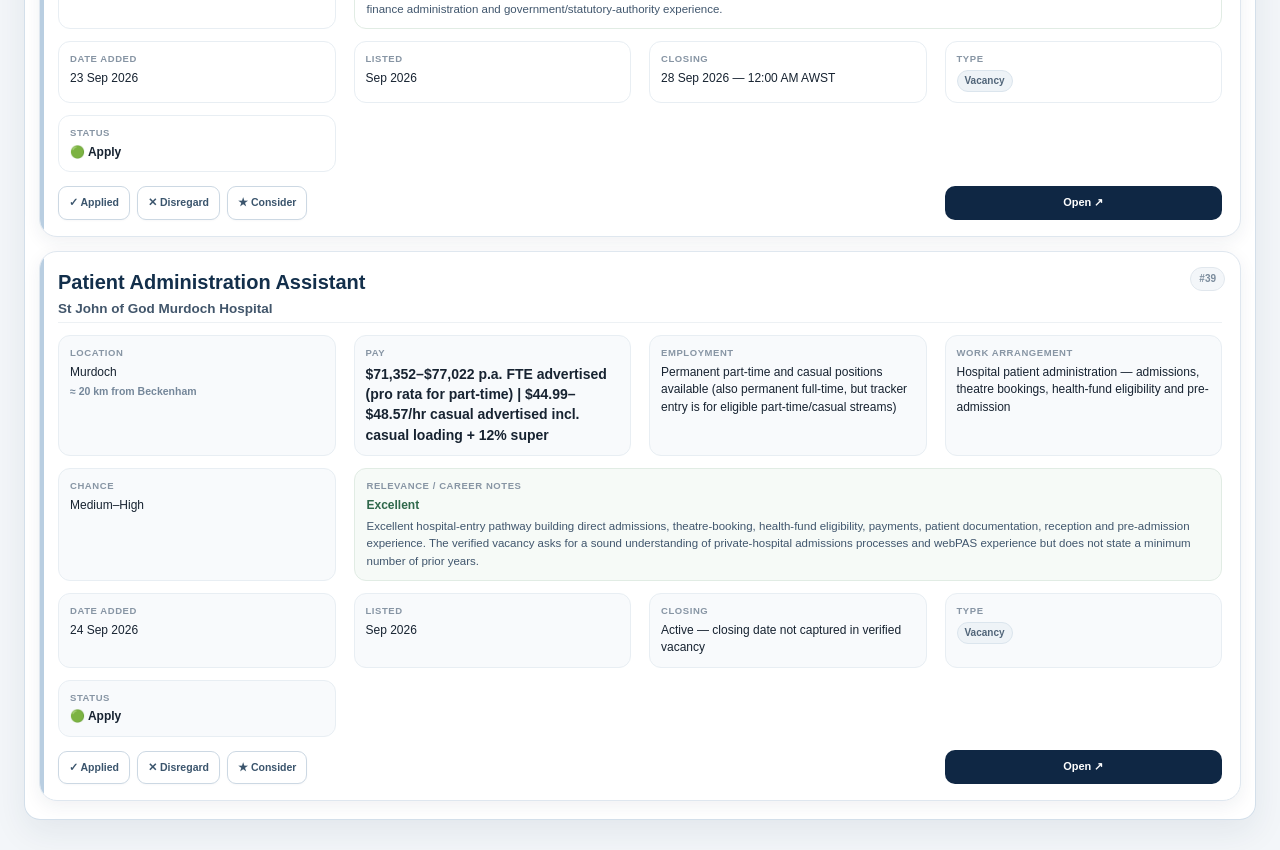
==== commit a20f189b: "Load 24 Sep junior vacancy sync" ====
--- a/junior.html
+++ b/junior.html
@@ -1,70 +1,6 @@
 <!doctype html>
 <html lang="en">
 <head>
-<meta charset="utf-8">
-<meta name="viewport" content="width=device-width,initial-scale=1">
-<meta http-equiv="Cache-Control" content="no-cache, no-store, must-revalidate">
-<meta http-equiv="Pragma" content="no-cache">
-<meta http-equiv="Expires" content="0">
-<title>CJ Junior / Assistant Job Tracker</title>
-<meta name="description" content="Junior, assistant, trainee and entry-level Perth job tracker targeting roughly $25–$35 per hour.">
-<link rel="stylesheet" href="styles.css?v=20260831-mobilecards1">
-<link rel="stylesheet" href="cards.css?v=20260904-cardlayout1">
-</head>
-<body>
-<div class="app">
-  <header class="hero">
-    <div class="topbar">
-      <div class="brand">
-        <h1>Junior / Assistant Tracker</h1>
-        <div class="updated" id="updated" style="display:none">Starting junior tracker…</div>
-      </div>
-      <div class="actions">
-        <button class="btn" onclick="clearLocalStatuses()">Clear local status changes</button>
-        <button class="btn download" onclick="downloadExcel()">⬇ Download Junior Excel</button>
-      </div>
-    </div>
-    <nav class="page-switch" aria-label="Tracker pages">
-      <a class="page-link" href="index.html">Page 1 · Main Jobs</a>
-      <a class="page-link active" href="junior.html">Page 2 · Junior / Assistant</a>
-    </nav>
-  </header>
-  <main class="workspace">
-    <div class="tabs" id="tabs"></div>
-    <div class="toolbar">
-      <div class="controls">
-        <input id="search" class="search" placeholder="Search junior role, employer, location…" oninput="render()">
-        <button class="filter" data-filter="new" onclick="toggleFilter(this)">🆕 NEW only</button>
-        <button class="filter" data-filter="30" onclick="toggleFilter(this)">$30+/hr</button>
-        <button class="filter" data-filter="pt" onclick="toggleFilter(this)">Part-time</button>
-        <button class="filter" data-filter="temp" onclick="toggleFilter(this)">Casual / Temp</button>
-        <button class="filter" data-filter="remote" onclick="toggleFilter(this)">Hybrid / remote</button>
-        <button class="filter" data-filter="acct" onclick="toggleFilter(this)">Accounting / Finance</button>
-        <button class="filter" data-filter="admin" onclick="toggleFilter(this)">Admin / Office</button>
-        <button class="filter" data-filter="health" onclick="toggleFilter(this)">Healthcare Admin</button>
-        <button class="filter" data-filter="soon" onclick="toggleFilter(this)">Closing soon</button>
-      </div>
-    </div>
-    <div class="summary" id="summary"></div>
-    <div class="tablewrap"><table id="tbl"><tr><td class="empty">Starting junior tracker…</td></tr></table></div>
-  </main>
-</div>
-<script src="junior-data.js?v=20260902-fullaudit2"></script>
-<script src="junior-overrides.js?v=20260904-gmailsync1"></script>
-<script src="junior-gmail-sync.js?v=20260907-gmailsync2"></script>
-<script src="junior-daily-20260910.js?v=20260910-daily1"></script>
-<script src="junior-daily-20260912.js?v=20260912-daily1"></script>
-<script src="junior-daily-20260913.js?v=20260913-daily1"></script>
-<script src="junior-daily-20260914.js?v=20260914-daily1"></script>
-<script src="junior-daily-20260915.js?v=20260915-daily1"></script>
-<script src="junior-daily-20260916.js?v=20260916-daily1"></script>
-<script src="junior-daily-20260919.js?v=20260919-daily1"></script>
-<script src="junior-daily-20260920.js?v=20260920-daily1"></script>
-<script src="junior-daily-20260921.js?v=20260921-daily1"></script>
-<script src="junior-daily-20260922.js?v=20260922-daily1"></script>
-<script src="junior-daily-20260923.js?v=20260923-daily1"></script>
-<script src="junior-app.js?v=20260902-fullaudit2"></script>
-<script src="exact-source-policy.js?v=20260904-exact1"></script>
-<script src="dark-mode.js"></script>
-</body>
-</html>+<meta charset="utf-8"><meta name="viewport" content="width=device-width,initial-scale=1"><meta http-equiv="Cache-Control" content="no-cache, no-store, must-revalidate"><meta http-equiv="Pragma" content="no-cache"><meta http-equiv="Expires" content="0"><title>CJ Junior / Assistant Job Tracker</title><meta name="description" content="Junior, assistant, trainee and entry-level Perth job tracker targeting roughly $25–$35 per hour."><link rel="stylesheet" href="styles.css?v=20260831-mobilecards1"><link rel="stylesheet" href="cards.css?v=20260904-cardlayout1"></head>
+<body><div class="app"><header class="hero"><div class="topbar"><div class="brand"><h1>Junior / Assistant Tracker</h1><div class="updated" id="updated" style="display:none">Starting junior tracker…</div></div><div class="actions"><button class="btn" onclick="clearLocalStatuses()">Clear local status changes</button><button class="btn download" onclick="downloadExcel()">⬇ Download Junior Excel</button></div></div><nav class="page-switch" aria-label="Tracker pages"><a class="page-link" href="index.html">Page 1 · Main Jobs</a><a class="page-link active" href="junior.html">Page 2 · Junior / Assistant</a></nav></header><main class="workspace"><div class="tabs" id="tabs"></div><div class="toolbar"><div class="controls"><input id="search" class="search" placeholder="Search junior role, employer, location…" oninput="render()"><button class="filter" data-filter="new" onclick="toggleFilter(this)">🆕 NEW only</button><button class="filter" data-filter="30" onclick="toggleFilter(this)">$30+/hr</button><button class="filter" data-filter="pt" onclick="toggleFilter(this)">Part-time</button><button class="filter" data-filter="temp" onclick="toggleFilter(this)">Casual / Temp</button><button class="filter" data-filter="remote" onclick="toggleFilter(this)">Hybrid / remote</button><button class="filter" data-filter="acct" onclick="toggleFilter(this)">Accounting / Finance</button><button class="filter" data-filter="admin" onclick="toggleFilter(this)">Admin / Office</button><button class="filter" data-filter="health" onclick="toggleFilter(this)">Healthcare Admin</button><button class="filter" data-filter="soon" onclick="toggleFilter(this)">Closing soon</button></div></div><div class="summary" id="summary"></div><div class="tablewrap"><table id="tbl"><tr><td class="empty">Starting junior tracker…</td></tr></table></div></main></div>
+<script src="junior-data.js?v=20260902-fullaudit2"></script><script src="junior-overrides.js?v=20260904-gmailsync1"></script><script src="junior-gmail-sync.js?v=20260907-gmailsync2"></script><script src="junior-daily-20260910.js?v=20260910-daily1"></script><script src="junior-daily-20260912.js?v=20260912-daily1"></script><script src="junior-daily-20260913.js?v=20260913-daily1"></script><script src="junior-daily-20260914.js?v=20260914-daily1"></script><script src="junior-daily-20260915.js?v=20260915-daily1"></script><script src="junior-daily-20260916.js?v=20260916-daily1"></script><script src="junior-daily-20260919.js?v=20260919-daily1"></script><script src="junior-daily-20260920.js?v=20260920-daily1"></script><script src="junior-daily-20260921.js?v=20260921-daily1"></script><script src="junior-daily-20260922.js?v=20260922-daily1"></script><script src="junior-daily-20260923.js?v=20260923-daily1"></script><script src="junior-daily-20260924.js?v=20260924-daily1"></script><script src="junior-app.js?v=20260902-fullaudit2"></script><script src="exact-source-policy.js?v=20260904-exact1"></script><script src="dark-mode.js"></script></body></html>
